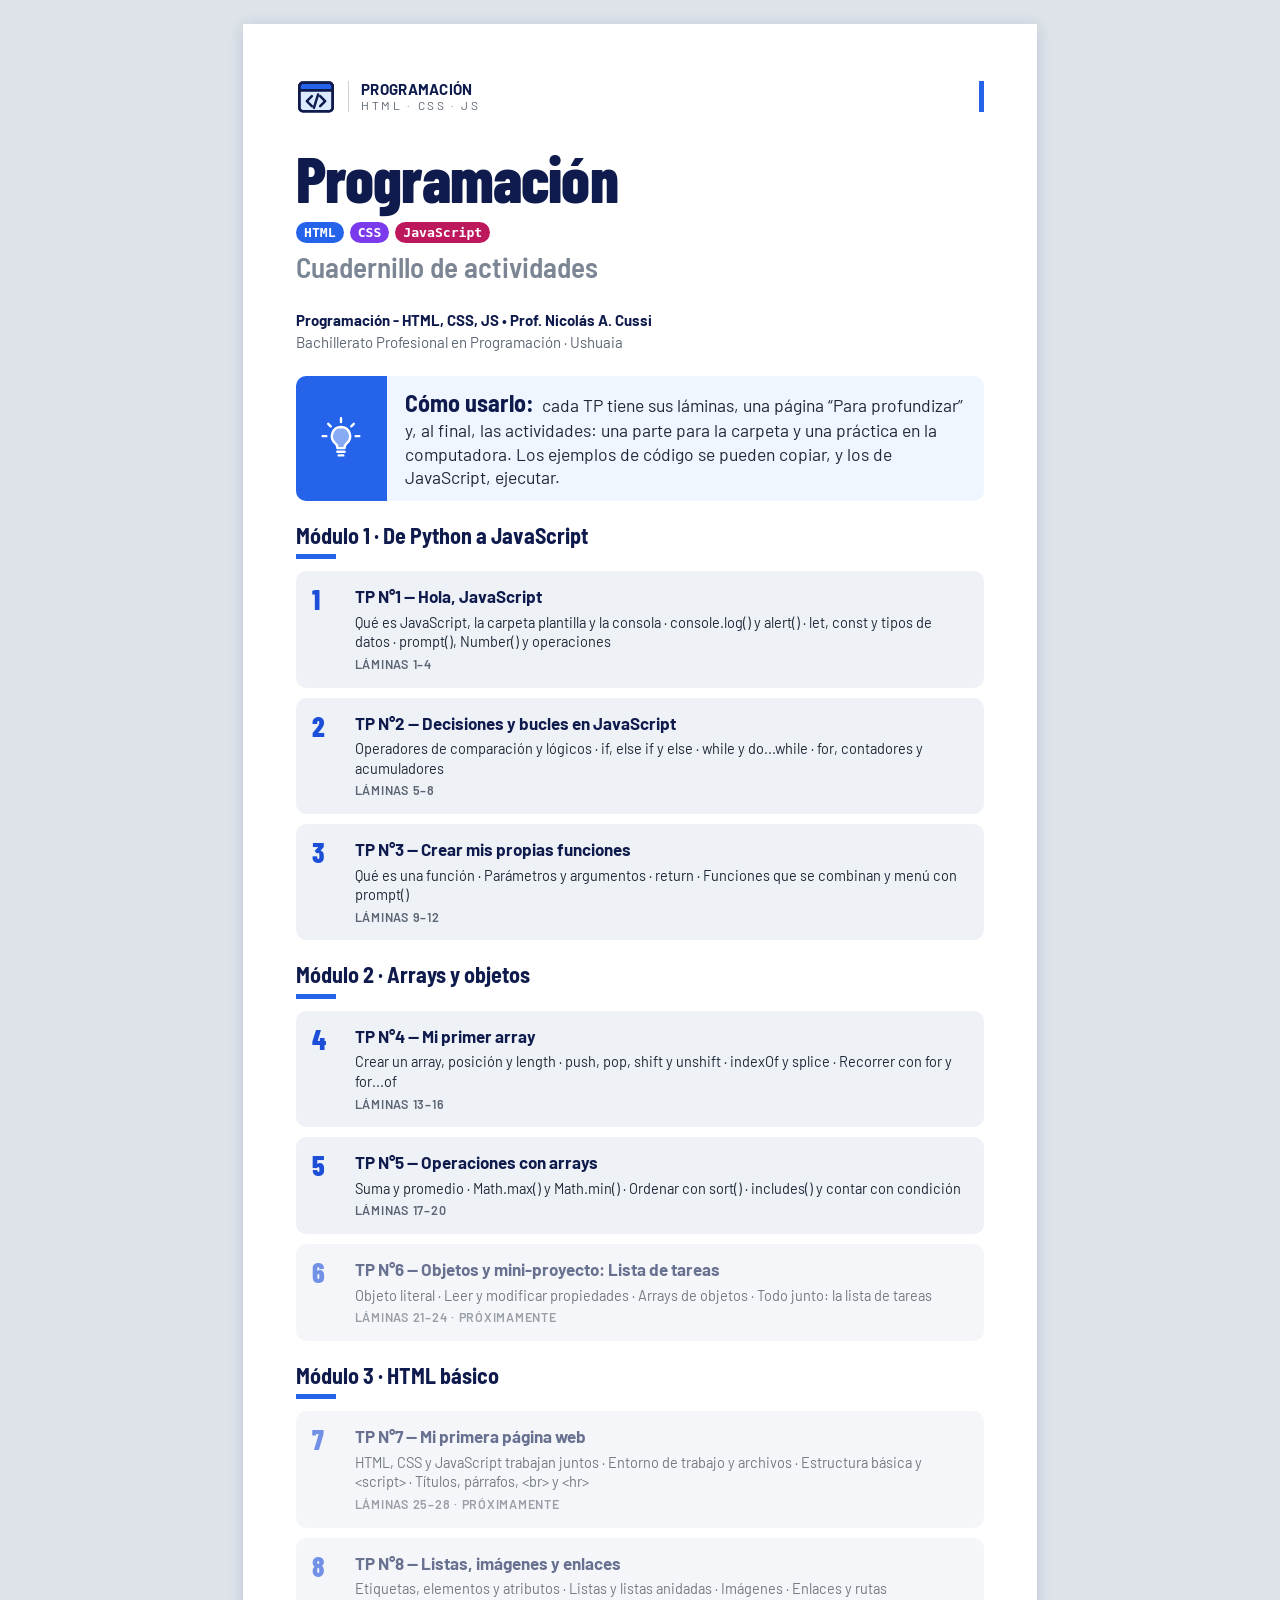
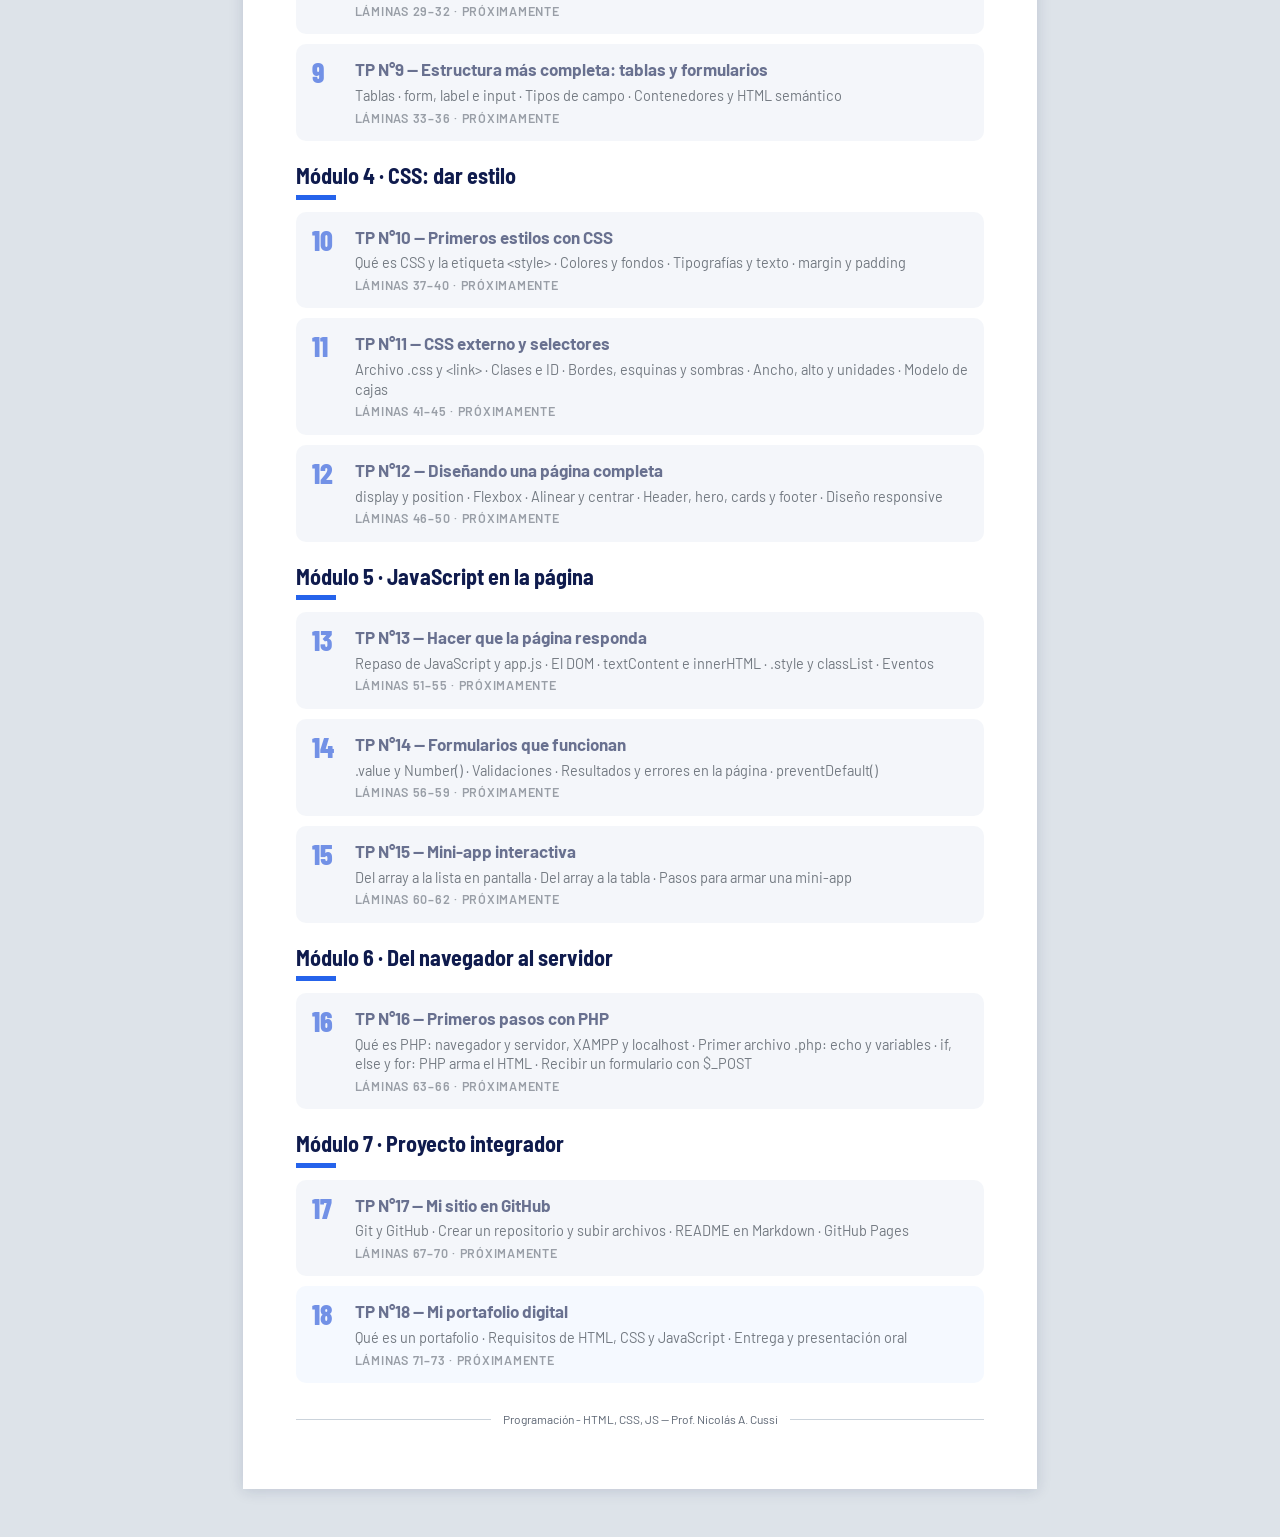
==== index.html @ 12cba5fe "TP5: Operaciones con arrays (láminas 17 a 20)" ====
<!DOCTYPE html>
<html lang="es-AR">
<head>
  <meta charset="utf-8">
  <meta name="viewport" content="width=device-width, initial-scale=1">
  <title>Programación - HTML, CSS, JS — Cuadernillo de actividades  ·  Prof. Nicolás A. Cussi</title>
  <meta name="description" content="Cuadernillo de actividades de Programación (HTML, CSS y JavaScript), organizado en 18 TPs. Bachillerato Profesional en Programación, Ushuaia.">
  <meta name="theme-color" content="#2563EB">
  <link rel="preload" href="assets/fonts/barlow-condensed-latin-800-normal.woff2" as="font" type="font/woff2" crossorigin>
  <link rel="stylesheet" href="assets/css/estilos.css">
</head>
<body>

<svg width="0" height="0" style="position:absolute" aria-hidden="true" focusable="false">
  <defs>
    <symbol id="i-web" viewBox="0 0 48 48">
      <rect x="4" y="7" width="40" height="34" rx="4" style="fill:var(--ac2, var(--acento-claro))"/>
      <path d="M8 7h32a4 4 0 0 1 4 4v5H4v-5a4 4 0 0 1 4-4z" style="fill:var(--ac)"/>
      <rect x="4" y="7" width="40" height="34" rx="4"/>
      <path d="M4 16h40M19 23l-6 6 6 6M29 23l6 6-6 6M26.5 21l-5 16"/>
    </symbol>
  </defs>
</svg>

<a class="saltar" href="#indice">Saltar al índice</a>

<main class="portada">
  <div class="cab" aria-hidden="true">
    <svg class="cab__logo"><use href="#i-web"/></svg>
    <div class="cab__marca"><b>PROGRAMACIÓN</b><span>HTML · CSS · JS</span></div>
    <span class="cab__raya"></span>
  </div>

  <header class="portada__hero">
    <h1>Programación</h1>
    <p class="portada__tecs"><span class="etq etq--html">HTML</span><span class="etq etq--css">CSS</span><span class="etq etq--js">JavaScript</span></p>
    <p class="tit__sub">Cuadernillo de actividades</p>
  </header>

  <p class="portada__datos">
    <strong>Programación - HTML, CSS, JS • Prof. Nicolás A. Cussi</strong><br>
    Bachillerato Profesional en Programación · Ushuaia
  </p>

  <aside class="idea" aria-label="Cómo usar el cuadernillo">
    <span class="idea__ico" aria-hidden="true">
      <svg class="ico" viewBox="0 0 48 48" focusable="false">
        <path d="M24 2.5v4M10 8.5l2.8 2.8M38 8.5l-2.8 2.8M4 22h4M40 22h4"/>
        <path d="M24 12a10 10 0 0 0-6.2 17.8c1.4 1.2 2.2 2.6 2.2 4.2v1h8v-1c0-1.6.8-3 2.2-4.2A10 10 0 0 0 24 12z" style="fill:var(--ac)"/>
        <path d="M20 39h8M21.5 43h5"/>
      </svg>
    </span>
    <p><strong>Cómo usarlo:</strong> cada TP tiene sus láminas, una página “Para profundizar” y, al final, las actividades: una parte para la carpeta y una práctica en la computadora. Los ejemplos de código se pueden copiar, y los de JavaScript, ejecutar.</p>
  </aside>

  <section class="bloque" id="indice" aria-labelledby="b1">
    <h2 class="subtitulo" id="b1">Módulo 1 · De Python a JavaScript</h2>
    <ul class="lista-tp">
      <li>
        <a class="tp" href="unidades/tp01.html">
          <span class="tp__num" aria-hidden="true">1</span>
          <span class="tp__titulo">TP N°1 — Hola, JavaScript</span>
          <span class="tp__temas">Qué es JavaScript, la carpeta plantilla y la consola · console.log() y alert() · let, const y tipos de datos · prompt(), Number() y operaciones</span>
          <span class="tp__meta">Láminas 1–4 <span class="tp__visto" data-visto="1" hidden>· ✓ Visto</span></span>
        </a>
      </li>
      <li>
        <a class="tp" href="unidades/tp02.html">
          <span class="tp__num" aria-hidden="true">2</span>
          <span class="tp__titulo">TP N°2 — Decisiones y bucles en JavaScript</span>
          <span class="tp__temas">Operadores de comparación y lógicos · if, else if y else · while y do...while · for, contadores y acumuladores</span>
          <span class="tp__meta">Láminas 5–8 <span class="tp__visto" data-visto="2" hidden>· ✓ Visto</span></span>
        </a>
      </li>
      <li>
        <a class="tp" href="unidades/tp03.html">
          <span class="tp__num" aria-hidden="true">3</span>
          <span class="tp__titulo">TP N°3 — Crear mis propias funciones</span>
          <span class="tp__temas">Qué es una función · Parámetros y argumentos · return · Funciones que se combinan y menú con prompt()</span>
          <span class="tp__meta">Láminas 9–12 <span class="tp__visto" data-visto="3" hidden>· ✓ Visto</span></span>
        </a>
      </li>
    </ul>
  </section>

  <section class="bloque" aria-labelledby="b2">
    <h2 class="subtitulo" id="b2">Módulo 2 · Arrays y objetos</h2>
    <ul class="lista-tp">
      <li>
        <a class="tp" href="unidades/tp04.html">
          <span class="tp__num" aria-hidden="true">4</span>
          <span class="tp__titulo">TP N°4 — Mi primer array</span>
          <span class="tp__temas">Crear un array, posición y length · push, pop, shift y unshift · indexOf y splice · Recorrer con for y for...of</span>
          <span class="tp__meta">Láminas 13–16 <span class="tp__visto" data-visto="4" hidden>· ✓ Visto</span></span>
        </a>
      </li>
      <li>
        <a class="tp" href="unidades/tp05.html">
          <span class="tp__num" aria-hidden="true">5</span>
          <span class="tp__titulo">TP N°5 — Operaciones con arrays</span>
          <span class="tp__temas">Suma y promedio · Math.max() y Math.min() · Ordenar con sort() · includes() y contar con condición</span>
          <span class="tp__meta">Láminas 17–20 <span class="tp__visto" data-visto="5" hidden>· ✓ Visto</span></span>
        </a>
      </li>
      <li>
        <div class="tp tp--pronto">
          <span class="tp__num" aria-hidden="true">6</span>
          <span class="tp__titulo">TP N°6 — Objetos y mini-proyecto: Lista de tareas</span>
          <span class="tp__temas">Objeto literal · Leer y modificar propiedades · Arrays de objetos · Todo junto: la lista de tareas</span>
          <span class="tp__meta">Láminas 21–24 · Próximamente</span>
        </div>
      </li>
    </ul>
  </section>

  <section class="bloque" aria-labelledby="b3">
    <h2 class="subtitulo" id="b3">Módulo 3 · HTML básico</h2>
    <ul class="lista-tp">
      <li>
        <div class="tp tp--pronto">
          <span class="tp__num" aria-hidden="true">7</span>
          <span class="tp__titulo">TP N°7 — Mi primera página web</span>
          <span class="tp__temas">HTML, CSS y JavaScript trabajan juntos · Entorno de trabajo y archivos · Estructura básica y &lt;script&gt; · Títulos, párrafos, &lt;br&gt; y &lt;hr&gt;</span>
          <span class="tp__meta">Láminas 25–28 · Próximamente</span>
        </div>
      </li>
      <li>
        <div class="tp tp--pronto">
          <span class="tp__num" aria-hidden="true">8</span>
          <span class="tp__titulo">TP N°8 — Listas, imágenes y enlaces</span>
          <span class="tp__temas">Etiquetas, elementos y atributos · Listas y listas anidadas · Imágenes · Enlaces y rutas</span>
          <span class="tp__meta">Láminas 29–32 · Próximamente</span>
        </div>
      </li>
      <li>
        <div class="tp tp--pronto">
          <span class="tp__num" aria-hidden="true">9</span>
          <span class="tp__titulo">TP N°9 — Estructura más completa: tablas y formularios</span>
          <span class="tp__temas">Tablas · form, label e input · Tipos de campo · Contenedores y HTML semántico</span>
          <span class="tp__meta">Láminas 33–36 · Próximamente</span>
        </div>
      </li>
    </ul>
  </section>

  <section class="bloque" aria-labelledby="b4">
    <h2 class="subtitulo" id="b4">Módulo 4 · CSS: dar estilo</h2>
    <ul class="lista-tp">
      <li>
        <div class="tp tp--pronto">
          <span class="tp__num" aria-hidden="true">10</span>
          <span class="tp__titulo">TP N°10 — Primeros estilos con CSS</span>
          <span class="tp__temas">Qué es CSS y la etiqueta &lt;style&gt; · Colores y fondos · Tipografías y texto · margin y padding</span>
          <span class="tp__meta">Láminas 37–40 · Próximamente</span>
        </div>
      </li>
      <li>
        <div class="tp tp--pronto">
          <span class="tp__num" aria-hidden="true">11</span>
          <span class="tp__titulo">TP N°11 — CSS externo y selectores</span>
          <span class="tp__temas">Archivo .css y &lt;link&gt; · Clases e ID · Bordes, esquinas y sombras · Ancho, alto y unidades · Modelo de cajas</span>
          <span class="tp__meta">Láminas 41–45 · Próximamente</span>
        </div>
      </li>
      <li>
        <div class="tp tp--pronto">
          <span class="tp__num" aria-hidden="true">12</span>
          <span class="tp__titulo">TP N°12 — Diseñando una página completa</span>
          <span class="tp__temas">display y position · Flexbox · Alinear y centrar · Header, hero, cards y footer · Diseño responsive</span>
          <span class="tp__meta">Láminas 46–50 · Próximamente</span>
        </div>
      </li>
    </ul>
  </section>

  <section class="bloque" aria-labelledby="b5">
    <h2 class="subtitulo" id="b5">Módulo 5 · JavaScript en la página</h2>
    <ul class="lista-tp">
      <li>
        <div class="tp tp--pronto">
          <span class="tp__num" aria-hidden="true">13</span>
          <span class="tp__titulo">TP N°13 — Hacer que la página responda</span>
          <span class="tp__temas">Repaso de JavaScript y app.js · El DOM · textContent e innerHTML · .style y classList · Eventos</span>
          <span class="tp__meta">Láminas 51–55 · Próximamente</span>
        </div>
      </li>
      <li>
        <div class="tp tp--pronto">
          <span class="tp__num" aria-hidden="true">14</span>
          <span class="tp__titulo">TP N°14 — Formularios que funcionan</span>
          <span class="tp__temas">.value y Number() · Validaciones · Resultados y errores en la página · preventDefault()</span>
          <span class="tp__meta">Láminas 56–59 · Próximamente</span>
        </div>
      </li>
      <li>
        <div class="tp tp--pronto">
          <span class="tp__num" aria-hidden="true">15</span>
          <span class="tp__titulo">TP N°15 — Mini-app interactiva</span>
          <span class="tp__temas">Del array a la lista en pantalla · Del array a la tabla · Pasos para armar una mini-app</span>
          <span class="tp__meta">Láminas 60–62 · Próximamente</span>
        </div>
      </li>
    </ul>
  </section>

  <section class="bloque" aria-labelledby="b6">
    <h2 class="subtitulo" id="b6">Módulo 6 · Del navegador al servidor</h2>
    <ul class="lista-tp">
      <li>
        <div class="tp tp--pronto">
          <span class="tp__num" aria-hidden="true">16</span>
          <span class="tp__titulo">TP N°16 — Primeros pasos con PHP</span>
          <span class="tp__temas">Qué es PHP: navegador y servidor, XAMPP y localhost · Primer archivo .php: echo y variables · if, else y for: PHP arma el HTML · Recibir un formulario con $_POST</span>
          <span class="tp__meta">Láminas 63–66 · Próximamente</span>
        </div>
      </li>
    </ul>
  </section>

  <section class="bloque" aria-labelledby="b7">
    <h2 class="subtitulo" id="b7">Módulo 7 · Proyecto integrador</h2>
    <ul class="lista-tp">
      <li>
        <div class="tp tp--pronto">
          <span class="tp__num" aria-hidden="true">17</span>
          <span class="tp__titulo">TP N°17 — Mi sitio en GitHub</span>
          <span class="tp__temas">Git y GitHub · Crear un repositorio y subir archivos · README en Markdown · GitHub Pages</span>
          <span class="tp__meta">Láminas 67–70 · Próximamente</span>
        </div>
      </li>
      <li>
        <div class="tp tp--pronto tp--integrador">
          <span class="tp__num" aria-hidden="true">18</span>
          <span class="tp__titulo">TP N°18 — Mi portafolio digital</span>
          <span class="tp__temas">Qué es un portafolio · Requisitos de HTML, CSS y JavaScript · Entrega y presentación oral</span>
          <span class="tp__meta">Láminas 71–73 · Próximamente</span>
        </div>
      </li>
    </ul>
  </section>

  <footer class="pie">
    <span class="pie__linea"></span>
    <span>Programación - HTML, CSS, JS — Prof. Nicolás A. Cussi</span>
    <span class="pie__linea"></span>
  </footer>
</main>

<script src="assets/js/actividades.js"></script>
</body>
</html>
---- assets/css/estilos.css ----
/* ==========================================================
   Programación - HTML, CSS, JS — Cuadernillo web
   Prof. Nicolás A. Cussi
   Mobile first · Modo hoja A4 en escritorio e impresión
   ========================================================== */

/* ---------- Tipografías locales (SIL OFL, ver assets/fonts/OFL.txt) ---------- */
@font-face { font-family: "Barlow"; src: url("../fonts/barlow-latin-400-normal.woff2") format("woff2"); font-weight: 400; font-style: normal; font-display: swap; }
@font-face { font-family: "Barlow"; src: url("../fonts/barlow-latin-500-normal.woff2") format("woff2"); font-weight: 500; font-style: normal; font-display: swap; }
@font-face { font-family: "Barlow"; src: url("../fonts/barlow-latin-600-normal.woff2") format("woff2"); font-weight: 600; font-style: normal; font-display: swap; }
@font-face { font-family: "Barlow"; src: url("../fonts/barlow-latin-700-normal.woff2") format("woff2"); font-weight: 700; font-style: normal; font-display: swap; }
@font-face { font-family: "Barlow Semi Condensed"; src: url("../fonts/barlow-semi-condensed-latin-600-normal.woff2") format("woff2"); font-weight: 600; font-style: normal; font-display: swap; }
@font-face { font-family: "Barlow Semi Condensed"; src: url("../fonts/barlow-semi-condensed-latin-700-normal.woff2") format("woff2"); font-weight: 700; font-style: normal; font-display: swap; }
@font-face { font-family: "Barlow Condensed"; src: url("../fonts/barlow-condensed-latin-700-normal.woff2") format("woff2"); font-weight: 700; font-style: normal; font-display: swap; }
@font-face { font-family: "Barlow Condensed"; src: url("../fonts/barlow-condensed-latin-800-normal.woff2") format("woff2"); font-weight: 800; font-style: normal; font-display: swap; }

/* ---------- Paleta ---------- */
:root {
  /* Identidad */
  --acento: #2563EB;         /* íconos, barras, flechas, recuadros */
  --acento-numero: #1D4ED8;  /* número de cada título y texto azul chico (6,7:1 sobre blanco) */
  --acento-claro: #DBEAFE;   /* encabezados de tarjetas */
  --acento-suave: #EFF6FF;   /* fondo de "Idea clave" */
  --panel: #EEF2F7;          /* recuadros grises */
  --panel-linea: #CBD9F2;    /* divisor dentro de recuadros */
  --blanco: #FFFFFF;
  --tinta: #0F1B4D;          /* títulos e íconos (azul marino) */
  --texto: #1F2937;          /* texto corrido */
  --gris-sub: #7B8594;       /* subtítulos grandes (solo texto grande: 3,7:1) */
  --gris: #5B6472;           /* textos chicos en mayúsculas */
  --linea: #CBD3DB;
  --fondo-pantalla: #DDE3E9;
  --foco: #1E3A8A;           /* contorno de foco sobre fondos claros */
  --foco-claro: #FFFFFF;     /* contorno de foco sobre bloques oscuros (código, consola) */

  /* Etiquetas de tecnología */
  --html: #2563EB;  --html-claro: #DBEAFE;
  --css:  #7C3AED;  --css-claro:  #EDE9FE;  --css-texto: #6D28D9;
  --js:   #BE185D;  --js-claro:   #FCE7F3;  /* el magenta del PDF (#EC4899) da 3,5:1: no usarlo en texto */

  /* Avisos */
  --ok: #15803D;     --ok-claro: #DCFCE7;     /* resultado correcto, checklist */
  --aviso: #92400E;  --aviso-claro: #FEF3C7;  /* "Error controlado" */

  /* Código y consola */
  --cod-fondo: #1E293B;  --cod-base: #E2E8F0;
  --cod-etq: #7DD3FC;    /* etiquetas HTML, palabras clave de JS, selectores */
  --cod-atr: #FDBA74;    /* atributos HTML, propiedades CSS */
  --cod-str: #FCD34D;    /* cadenas y valores */
  --cod-com: #86EFAC;    /* comentarios */
  --cod-num: #F9A8D4;    /* números */
  --cod-fun: #C4B5FD;    /* nombres de funciones y métodos */
  --consola-fondo: #0F172A;  --consola-texto: #E2E8F0;  --consola-guia: #94A3B8;  --consola-error: #FCA5A5;

  --radio: 10px;
  --fuente: "Barlow", system-ui, -apple-system, "Segoe UI", Roboto, sans-serif;
  --fuente-titulo: "Barlow Semi Condensed", "Barlow", system-ui, sans-serif;
  --fuente-titular: "Barlow Condensed", "Barlow Semi Condensed", system-ui, sans-serif;
  --fuente-codigo: Consolas, "Cascadia Mono", Menlo, "DejaVu Sans Mono", "Courier New", monospace;
}

/* ---------- Base ---------- */
*, *::before, *::after { box-sizing: border-box; }
html { -webkit-text-size-adjust: 100%; scroll-padding-top: 96px; }
body {
  margin: 0;
  font-family: var(--fuente);
  font-size: 16px;
  line-height: 1.4;
  color: var(--texto);
  background: var(--fondo-pantalla);
}
h1, h2, h3, h4, p, ol, ul { margin: 0; }
ol, ul { padding: 0; list-style: none; }
svg { display: block; }
strong { font-weight: 700; color: var(--tinta); }
a { color: inherit; }
:focus-visible { outline: 3px solid var(--foco); outline-offset: 3px; border-radius: 4px; }

.sr-only {
  position: absolute; width: 1px; height: 1px; padding: 0; margin: -1px;
  overflow: hidden; clip: rect(0 0 0 0); white-space: nowrap; border: 0;
}
.saltar {
  position: absolute; left: 8px; top: -60px; z-index: 50;
  background: var(--tinta); color: var(--blanco); padding: 10px 14px; border-radius: 6px;
  text-decoration: none; font-weight: 600;
}
.saltar:focus { top: 8px; }

/* ---------- Íconos (sprite SVG) ---------- */
.ico {
  width: 48px; height: 48px; flex: none;
  color: var(--tinta);
  --ac: var(--acento);
  fill: none; stroke: currentColor; stroke-width: 2.6;
  stroke-linecap: round; stroke-linejoin: round;
}
.ico--s  { width: 36px; height: 36px; }
.ico--l  { width: 56px; height: 56px; }
.ico--xl { width: 68px; height: 68px; }

/* ==========================================================
   Barra de navegación (solo pantalla)
   ========================================================== */
.barra {
  position: sticky; top: 0; z-index: 20;
  background: var(--blanco);
  border-bottom: 1px solid var(--linea);
  box-shadow: 0 2px 8px rgba(15, 27, 77, .06);
}
.barra__fila {
  display: flex; align-items: center; gap: 10px;
  max-width: 210mm; margin: 0 auto; padding: 8px 16px;
}
.barra__volver, .boton { flex: none; }
.barra__titulo {
  flex: 1; min-width: 0; text-align: center;
  font-family: var(--fuente-titulo); font-weight: 700; font-size: 16px; line-height: 1.15; color: var(--tinta);
}
.boton__largo { display: none; }
@media (min-width: 560px) {
  .barra__titulo { font-size: 18px; }
  .boton__largo { display: inline; }
}
.boton {
  display: inline-flex; align-items: center; gap: 6px;
  background: var(--tinta); color: var(--blanco);
  text-decoration: none; font-weight: 600; font-size: 14px;
  padding: 8px 12px; border-radius: 8px;
}
button.boton { border: 0; font-family: inherit; cursor: pointer; }
.boton:hover { background: var(--foco); }
.boton svg { width: 18px; height: 18px; stroke: currentColor; fill: none; stroke-width: 2.2; stroke-linecap: round; stroke-linejoin: round; }
.boton--acento { background: var(--acento); }
.boton--acento:hover { background: var(--acento-numero); }

.partes {
  position: relative;
  display: flex; gap: 6px; overflow-x: auto;
  max-width: 210mm; margin: 0 auto; padding: 0 16px 8px;
  scrollbar-width: none;
}
.partes::-webkit-scrollbar { display: none; }
.partes a {
  flex: none; text-decoration: none; font-size: 14px; font-weight: 600;
  padding: 6px 12px; border-radius: 999px;
  background: var(--panel); color: var(--tinta);
}
.partes a[aria-current="true"] { background: var(--acento-claro); box-shadow: inset 0 -3px 0 var(--acento); }

/* ==========================================================
   Lámina (una página del cuadernillo)
   ========================================================== */
.laminas { padding: 12px 0 32px; }
.lamina > * { flex-shrink: 0; }

.lamina {
  position: relative; overflow: hidden;
  display: flex; flex-direction: column; gap: 18px;
  max-width: 210mm; margin: 0 auto 12px;
  padding: 20px 16px 14px;
  background: var(--blanco);
}

/* --- Cabecera --- */
.cab { display: flex; align-items: center; gap: 12px; }
.cab__logo {
  width: 34px; height: 34px; flex: none;
  color: var(--tinta); --ac: var(--acento); --ac2: var(--acento-claro);
  fill: none; stroke: currentColor; stroke-width: 3; stroke-linecap: round; stroke-linejoin: round;
}
.cab__marca {
  display: flex; flex-direction: column;
  padding-left: 12px; border-left: 1.5px solid var(--linea);
  line-height: 1.15;
}
/* El nombre de la materia y "TRABAJO PRÁCTICO N°X" llevan siempre el mismo tamaño */
.cab__marca b, .cab__lema {
  font-size: 14px; font-weight: 700; letter-spacing: .02em; color: var(--tinta);
  text-transform: uppercase; white-space: nowrap;
}
.cab__marca span { font-size: 11px; letter-spacing: .22em; color: var(--gris); white-space: nowrap; }
.cab__lema { margin-left: auto; text-align: right; line-height: 1.15; }
/* barra vertical del alto del bloque de texto (2 renglones de .cab__marca) */
.cab__raya { width: 5px; height: 29px; background: var(--acento); flex: none; }
.cab__marca + .cab__raya { margin-left: auto; }
.cab__lema-corto { display: none; }
/* En pantallas angostas "TRABAJO PRÁCTICO N°X" pasa a "TP N°X" */
@media (max-width: 559px) {
  .cab__lema-largo { display: none; }
  .cab__lema-corto { display: inline; }
}
@media (max-width: 479px) {
  .cab { gap: 8px; }
  .cab__logo { width: 28px; height: 28px; }
  .cab__marca { padding-left: 9px; }
  .cab__marca b, .cab__lema { font-size: 12px; letter-spacing: 0; }
  .cab__raya { height: 28px; }
}
@media (max-width: 379px) {
  .cab__marca b, .cab__lema { font-size: 11px; }
  .cab__marca span { font-size: 10px; letter-spacing: .14em; }
  .cab__raya { height: 26px; }
}

/* --- Título --- */
.tit__h {
  font-family: var(--fuente-titular); font-weight: 700;
  font-size: clamp(34px, 9.6vw, 56px); line-height: 1; letter-spacing: -.008em;
  color: var(--tinta);
}
.tit__num { color: var(--acento-numero); font-weight: 800; margin-right: .12em; }
.tit__sub {
  margin-top: 4px;
  font-family: var(--fuente-titulo); font-weight: 600;
  font-size: clamp(20px, 5.6vw, 33px); line-height: 1.1; color: var(--gris-sub);
}
.tit__ico { display: inline-block; vertical-align: -.08em; width: .78em; height: .78em; margin-right: .1em; stroke-width: 3; }

/* --- Bloques comunes --- */
.texto { font-size: 17px; line-height: 1.45; }

.panel {
  background: var(--panel); border-radius: 12px;
  padding: 16px 14px;
}
.subtitulo {
  font-family: var(--fuente-titulo); font-weight: 700; font-size: 22px; color: var(--tinta);
  line-height: 1.15;
}
.subtitulo::after {
  content: ""; display: block; width: 40px; height: 5px; margin-top: 6px; background: var(--acento);
}
.panel__cab { display: flex; align-items: flex-start; justify-content: space-between; gap: 12px; margin-bottom: 14px; }
.panel__nota {
  font-size: 9.5px; font-weight: 600; letter-spacing: .16em; text-transform: uppercase;
  color: var(--gris); text-align: right; line-height: 1.5;
}
.panel__texto { font-size: 16.5px; line-height: 1.4; }
.panel .panel__cab { margin-bottom: 8px; }
.texto--sub { margin: 10px 0 12px; font-size: 16.5px; }

/* Recuadro de definición / introducción */
.intro {
  display: grid; grid-template-columns: auto 1fr; align-items: center; gap: 14px;
  background: var(--panel); border-radius: var(--radio); padding: 14px;
}
.intro p {
  padding-left: 14px; border-left: 2px solid var(--panel-linea);
  font-size: 17px; line-height: 1.4;
}

/* Secuencias con flechas (vertical en celular, horizontal en pantalla ancha) */
.secuencia { display: grid; gap: 26px; }
.secuencia > li { position: relative; }
.secuencia > li:not(:last-child)::after {
  content: ""; position: absolute; left: 50%; bottom: -21px;
  width: 18px; height: 16px; background: var(--acento);
  clip-path: polygon(0 32%, 52% 32%, 52% 0, 100% 50%, 52% 100%, 52% 68%, 0 68%);
  transform: translateX(-50%) rotate(90deg);
}

/* Pasos */
.paso {
  display: grid; grid-template-columns: 64px 1fr; grid-template-areas: "ico tit" "ico txt";
  align-items: center; column-gap: 14px; row-gap: 2px;
  background: var(--panel); border-radius: 8px; padding: 12px 14px;
}
.paso .ico { grid-area: ico; width: 56px; height: 56px; margin: 0 auto; }
.paso h3 { grid-area: tit; font-family: var(--fuente); font-weight: 700; font-size: 19px; color: var(--tinta); }
.paso p  { grid-area: txt; font-size: 16px; line-height: 1.3; }
.paso__n {
  display: inline-flex; align-items: center; justify-content: center;
  width: 24px; height: 24px; margin-right: 6px; border-radius: 50%; vertical-align: 1px;
  background: var(--acento); color: var(--blanco); font-size: 14px; font-weight: 700;
}

/* Pasos en grilla de 2 × 2, con el ícono a la izquierda */
.pasos2 { display: grid; gap: 8px; margin-top: 12px; }
.pasos2 .paso { align-items: start; }

/* Tarjetas blancas con encabezado celeste */
.tarjeta {
  background: var(--blanco); border-radius: 8px; padding: 6px 6px 12px;
  display: flex; flex-direction: column; align-items: center; text-align: center; gap: 8px;
}
.tarjeta__cab {
  align-self: stretch;
  background: var(--acento-claro); border-radius: 6px;
  font-family: var(--fuente); font-weight: 700; font-size: 18px; color: var(--tinta);
  padding: 6px 8px;
}
.tarjeta p { font-size: 16px; line-height: 1.3; padding: 0 6px; }
.tarjeta .grande { font-size: 30px; font-weight: 700; color: var(--tinta); line-height: 1.1; }

/* Ejemplos en la vida real */
.ejemplos .tarjeta { min-height: 100%; }

/* Mosaico */
.mosaico { display: grid; grid-template-columns: repeat(2, 1fr); gap: 10px; }
.mosaico li {
  background: var(--blanco); border-radius: 8px; padding: 12px 8px 14px;
  display: flex; flex-direction: column; align-items: center; gap: 10px;
  font-weight: 700; font-size: 17px; color: var(--tinta);
}

/* Grilla de ámbitos */
.ambitos { display: grid; grid-template-columns: repeat(2, 1fr); gap: 10px; }
.ambitos .tarjeta { border: 5px solid var(--panel); height: 100%; }
.ambitos--4 .tarjeta { border: 0; }

/* Lista horizontal con ícono */
.comun { display: grid; gap: 10px; }
.comun li {
  display: flex; align-items: center; gap: 12px;
  background: var(--blanco); border-radius: 8px; padding: 10px 14px;
  font-size: 17px; line-height: 1.2;
}

/* Recuadro "Ejemplo" */
.ejemplo {
  display: grid; grid-template-columns: auto 1fr; align-items: center; gap: 12px;
  background: var(--panel); border-radius: var(--radio); padding: 12px 14px;
}
.ejemplo .subtitulo { font-size: 20px; }
.ejemplo p { grid-column: 1 / -1; font-size: 16.5px; }

/* Dos opciones lado a lado */
.comparar { display: grid; gap: 10px; }
.comparar li {
  display: grid; grid-template-columns: 1fr auto; align-items: center; gap: 12px;
  background: var(--panel); border-radius: var(--radio); padding: 14px;
}
.comparar h3 { font-family: var(--fuente-titulo); font-weight: 700; font-size: 23px; color: var(--tinta); line-height: 1.1; margin-bottom: 4px; }
.comparar p { font-size: 16.5px; line-height: 1.35; }

/* Tabla comparativa */
.tabla-comp { width: calc(100% + 12px); margin: -6px; border-collapse: separate; border-spacing: 6px; table-layout: fixed; }
.tabla-comp th, .tabla-comp td {
  background: var(--panel); border-radius: 6px; padding: 9px 6px;
  font-size: 15px; line-height: 1.2; text-align: center; font-weight: 400;
}
.tabla-comp thead th { background: var(--acento-claro); font-weight: 700; color: var(--tinta); font-size: 16px; }
.tabla-comp thead th:first-child, .tabla-comp tbody th { width: 36%; }
.tabla-comp tbody th { text-align: left; font-weight: 700; color: var(--tinta); }
.tabla-comp tbody th span { display: flex; align-items: center; gap: 8px; }
.tabla-comp .ico { width: 24px; height: 24px; stroke-width: 3.2; }

/* ¿Cuándo conviene cada una? */
.cuando { display: grid; gap: 10px; margin-top: 12px; }
.cuando li {
  display: flex; align-items: center; gap: 14px;
  background: var(--panel); border-radius: var(--radio); padding: 12px 14px;
  font-size: 16.5px; line-height: 1.35;
}
.sin-raya::after { display: none; }

/* Tabla de ejemplo con señalamientos */
.senalada { display: grid; gap: 12px; }
.tabla-ej {
  width: 100%; border-collapse: collapse; table-layout: fixed;
  background: var(--blanco); font-size: 16px; line-height: 1.2; text-align: center;
}
.tabla-ej caption {
  background: var(--acento); color: var(--blanco); border-radius: 8px 8px 0 0;
  font-weight: 700; font-size: 19px; letter-spacing: .05em; padding: 5px;
}
.tabla-ej th { background: var(--acento-claro); color: var(--tinta); font-weight: 700; padding: 7px 4px; }
.tabla-ej td { padding: 6px 4px; border-top: 1px solid var(--linea); }
.tabla-ej th + th, .tabla-ej td + td { border-left: 1px solid var(--linea); }
.tabla-ej .marca-col { border: 3px solid var(--acento); background: var(--acento-suave); }
.tabla-ej .marca-fila { border: 3px solid var(--acento); }
.tabla-ej .marca-fila td { background: var(--acento-claro); }
.senal { display: grid; grid-template-columns: auto 1fr; align-items: center; gap: 4px 10px; }
.senal b {
  position: relative; justify-self: start;
  background: var(--acento); color: var(--blanco); border-radius: 6px;
  font-weight: 700; font-size: 16px; padding: 4px 12px;
}
.senal p { font-size: 15px; line-height: 1.3; }

/* Entidades con sus atributos */
.entidades { display: grid; gap: 10px; }
.entidades .tarjeta, .tipos .tarjeta { background: var(--panel); }
.entidades .tarjeta { gap: 6px; padding-bottom: 10px; }
.tarjeta .tarjeta__rotulo { font-size: 16px; }
.chips { align-self: stretch; display: grid; grid-template-columns: 1fr 1fr; gap: 6px; padding: 0 4px; }
.chips li { background: var(--acento-suave); border-radius: 6px; padding: 5px 4px; font-size: 16px; text-align: center; }

/* Dos definiciones con ejemplo */
.reconocer { display: grid; gap: 10px; }
.reconocer .tarjeta { gap: 10px; }
.reconocer__def { display: flex; align-items: center; gap: 12px; text-align: left; padding: 0 8px; }
.tarjeta .reconocer__ej { align-self: stretch; background: var(--panel); border-radius: 6px; padding: 6px 8px; }

/* Tipos de datos */
.tipos { display: grid; grid-template-columns: repeat(2, 1fr); gap: 10px; }
.tipo__valor {
  font-family: var(--fuente-codigo); font-weight: 700; font-size: 26px; line-height: 1.25;
  color: var(--tinta);
}
.tipo__valor--acento { color: var(--acento-numero); }

/* Teclas */
kbd {
  display: inline-block; min-width: 1.7em; padding: 0 .38em;
  background: var(--blanco); border: 1.5px solid var(--tinta); border-bottom-width: 3px; border-radius: 5px;
  font-family: var(--fuente); font-weight: 700; font-size: .86em; line-height: 1.45; color: var(--tinta);
  text-align: center; white-space: nowrap; vertical-align: .05em;
}

/* Esquemas SVG */
.esquema { margin: 0; }
.esquema svg { width: 100%; height: auto; }
.esquema .tt { font-family: var(--fuente); font-weight: 600; fill: var(--tinta); }
.esquema .tt--claro { fill: var(--blanco); }
.esquema .guia { stroke: var(--tinta); stroke-width: .5; }
.esquema .badge { fill: var(--tinta); }

/* Esquema con un recuadro que lo explica al lado */
.esquema-par { display: grid; gap: 10px; align-items: center; }
.esquema-nota { background: var(--acento-suave); border-radius: var(--radio); padding: 10px 14px; }
.esquema-nota h3 { font-family: var(--fuente-titulo); font-weight: 700; font-size: 18px; line-height: 1.15; color: var(--tinta); margin-bottom: 6px; }
.esquema-nota li { font-size: 15.5px; line-height: 1.35; }
.esquema-nota :not(pre) > code { background: var(--blanco); }

/* Lista numerada con círculos */
.puntos { display: grid; gap: 6px; }
.puntos li {
  display: grid; grid-template-columns: 26px 1fr; gap: 10px; align-items: center;
  background: var(--blanco); border-radius: 8px; padding: 7px 10px; font-size: 16px; line-height: 1.3;
}
.puntos__n {
  display: flex; align-items: center; justify-content: center; width: 26px; height: 26px; border-radius: 50%;
  background: var(--tinta); color: var(--blanco); font-weight: 700; font-size: 14px;
}

/* Entrega */
.entrega {
  display: grid; grid-template-columns: auto 1fr; gap: 14px; align-items: start;
  border: 3px solid var(--acento); border-radius: 12px; padding: 14px 16px; background: var(--blanco);
}
.entrega h3 { font-family: var(--fuente-titular); font-weight: 700; font-size: 26px; line-height: 1; color: var(--tinta); margin-bottom: 6px; }
.entrega p, .entrega li { font-size: 16px; line-height: 1.4; }
.entrega__cols { display: grid; gap: 10px; }
.entrega__sub { font-weight: 700; color: var(--tinta); margin-bottom: 3px; }
.entrega__sub--sep { margin-top: 6px; }

/* Tabla con datos dentro de una actividad */
.act-tabla caption { text-align: left; font-weight: 700; letter-spacing: .05em; color: var(--tinta); padding-bottom: 4px; }
.act-tabla--datos td { height: auto; }
.act > .act-tabla { width: 100%; margin: 8px 0 0; font-size: 14px; }

/* Página "Para profundizar" */
.pf-grid { display: grid; gap: 12px; }
.pf {
  display: grid; gap: 8px;
  background: var(--panel); border-radius: 12px; border-left: 6px solid var(--acento);
  padding: 14px 14px 14px 16px;
}
.pf__etiqueta { font-size: 10px; font-weight: 700; letter-spacing: .16em; text-transform: uppercase; color: var(--gris); }
.pf__titulo { font-family: var(--fuente-titulo); font-weight: 700; font-size: 21px; line-height: 1.15; color: var(--tinta); }
.pf p, .pf li { font-size: 16px; line-height: 1.4; }
.pf__cols { display: grid; gap: 10px; align-items: start; }
.pf__texto { display: grid; gap: 8px; }
.pf__caja { background: var(--blanco); border-radius: 8px; padding: 10px 12px; display: grid; gap: 6px; }
.pf__caja h4 {
  font-size: 11px; font-weight: 700; letter-spacing: .14em; text-transform: uppercase; color: var(--gris);
  padding-bottom: 5px; border-bottom: 3px solid var(--acento); justify-self: start;
}
.pf__lista { display: grid; gap: 5px; }
.pf__lista li { position: relative; padding-left: 16px; }
.pf__lista li::before { content: ""; position: absolute; left: 0; top: .5em; width: 7px; height: 7px; background: var(--acento); border-radius: 2px; }
ol.pf__lista { counter-reset: pf; }
ol.pf__lista li { padding-left: 22px; }
ol.pf__lista li::before {
  counter-increment: pf; content: counter(pf); top: .15em; width: 16px; height: 16px; border-radius: 50%;
  background: var(--acento); color: var(--blanco); font-size: 11px; font-weight: 700; line-height: 16px; text-align: center;
}

/* Idea clave */
.idea {
  display: grid; grid-template-columns: 64px 1fr; align-items: stretch;
  background: var(--acento-suave); border-radius: var(--radio); overflow: hidden;
}
.idea__ico { display: flex; align-items: center; justify-content: center; background: var(--acento); }
.idea__ico .ico { color: var(--blanco); --ac: rgba(255, 255, 255, .45); width: 40px; height: 40px; }
.idea p { padding: 12px 14px; font-size: 16.5px; line-height: 1.35; align-self: center; }
.idea strong { font-family: var(--fuente-titulo); font-size: 21px; margin-right: 4px; }

/* Pie */
.pie {
  margin-top: auto; padding-top: 6px;
  display: flex; align-items: center; gap: 12px;
  font-size: 11.5px; color: var(--gris);
}
.pie__linea { flex: 1; height: 1px; background: var(--linea); }
.pie__num { font-weight: 700; font-size: 15px; color: var(--tinta); min-width: 1.2em; text-align: right; white-space: nowrap; }

/* ==========================================================
   Actividades
   ========================================================== */
.act-banda {
  display: flex; align-items: center; gap: 14px;
  background: var(--acento); color: var(--blanco);
  border-radius: var(--radio); padding: 12px 16px;
}
.act-banda .ico { color: var(--blanco); --ac: rgba(255, 255, 255, .4); width: 40px; height: 40px; }
.act-banda h2 { font-family: var(--fuente-titular); font-weight: 700; font-size: 26px; line-height: 1; letter-spacing: -.005em; }
.act-banda p { font-size: 15px; font-weight: 500; line-height: 1.25; margin-top: 3px; }
.act-banda__parte {
  margin-left: auto; flex: none; text-align: right;
  font-size: 10px; font-weight: 700; letter-spacing: .16em; text-transform: uppercase; line-height: 1.5;
  padding-left: 12px; border-left: 1.5px solid rgba(255, 255, 255, .5);
}
.consigna {
  background: var(--acento-suave); border-radius: var(--radio);
  padding: 12px 16px; font-size: 16.5px; line-height: 1.4;
}
.consigna strong { font-family: var(--fuente-titulo); font-size: 19px; margin-right: 2px; }

.acts { display: grid; gap: 12px; }

.act { background: var(--panel); border-radius: 12px; padding: 12px 12px 12px; min-width: 0; }
.act__titulo {
  display: flex; align-items: center; gap: 10px;
  font-family: var(--fuente-titulo); font-weight: 700; font-size: 21px; line-height: 1.15; color: var(--tinta);
}
.act__num {
  flex: none; display: inline-flex; align-items: center; justify-content: center;
  min-width: 34px; height: 30px; padding: 0 6px; border-radius: 7px;
  background: var(--acento); color: var(--blanco);
  font-family: var(--fuente-titular); font-weight: 800; font-size: 21px;
}
.act__caso { margin-top: 9px; font-size: 16px; line-height: 1.4; padding-left: 12px; border-left: 3px solid var(--acento); }
.act__items { margin-top: 9px; display: grid; gap: 6px; }
.act__items > li {
  display: grid; grid-template-columns: 30px minmax(0, 1fr); gap: 10px; align-items: start;
  background: var(--blanco); border-radius: 8px; padding: 8px 12px 8px 8px;
  font-size: 16px; line-height: 1.38;
}
.act__letra {
  background: var(--acento-claro); border-radius: 6px; text-align: center;
  font-weight: 700; color: var(--tinta); font-size: 15px; line-height: 1.5;
}
.act__frases { margin-top: 5px; display: grid; gap: 3px; }
.act__frases li { position: relative; padding-left: 16px; }
.act__frases li::before { content: ""; position: absolute; left: 0; top: .5em; width: 7px; height: 7px; background: var(--acento); border-radius: 2px; }
.act-tabla {
  width: calc(100% + 40px); margin: 7px 0 0 -40px;   /* en el celular ocupa todo el ancho del ítem */
  border-collapse: collapse; table-layout: auto; font-size: 12.5px;
}
.act-tabla th, .act-tabla td { border: 1.5px solid var(--linea); padding: 5px 4px; text-align: left; height: 30px; }
.act-tabla thead th { background: var(--acento-claro); font-weight: 700; color: var(--tinta); text-align: center; }
.act-tabla tbody th { font-weight: 600; color: var(--tinta); }
.act__items .codigo { margin-top: 5px; }
.act .codigo figcaption { padding: 2px 6px 2px 8px; }
.act .codigo__archivo { font-size: 11.5px; padding: 0 7px; }

/* Checklist para marcar con lápiz (no guarda nada) */
.checklist { display: grid; gap: 4px; margin-top: 6px; }
.checklist li { position: relative; padding-left: 28px; }
.checklist li::before {
  content: ""; position: absolute; left: 0; top: .12em;
  width: 17px; height: 17px; border: 2px solid var(--ok); border-radius: 4px; background: var(--blanco);
}

/* ==========================================================
   Componentes de programación
   ========================================================== */

/* Etiquetas de tecnología y archivos */
.etq {
  display: inline-block; padding: 1px 8px; border-radius: 999px;
  font-family: var(--fuente-codigo); font-weight: 700; font-size: .82em; line-height: 1.45;
  color: var(--blanco); background: var(--tinta); white-space: nowrap;
}
.etq--html { background: var(--html); }
.etq--css  { background: var(--css); }
.etq--js   { background: var(--js); }
.etq--py   { background: var(--gris); }

/* Código dentro del texto */
:not(pre) > code {
  font-family: var(--fuente-codigo); font-size: .9em;
  background: var(--panel); color: var(--tinta);
  padding: 0 .3em; border-radius: 4px; white-space: nowrap;
}
.panel :not(pre) > code, .act :not(pre) > code, .pf :not(pre) > code, .error-controlado :not(pre) > code { background: var(--blanco); }

/* Bloque de código */
.codigo {
  margin: 0; min-width: 0;
  background: var(--cod-fondo); border-radius: var(--radio); overflow: hidden;
}
.codigo figcaption {
  display: flex; align-items: center; justify-content: space-between; gap: 8px;
  padding: 6px 8px 6px 10px; background: rgba(0, 0, 0, .25);
}
.codigo__archivo {
  display: inline-block; padding: 1px 9px; border-radius: 6px;
  font-family: var(--fuente-codigo); font-size: 13px; font-weight: 700; line-height: 1.5;
  color: var(--blanco); background: var(--js);
}
.codigo--html .codigo__archivo { background: var(--html); }
.codigo--css .codigo__archivo { background: var(--css); }
.codigo--py .codigo__archivo { background: var(--gris); }
.codigo pre {
  margin: 0; padding: 10px 14px 12px; overflow-x: auto;
  font-family: var(--fuente-codigo); font-size: 14px; line-height: 1.5; tab-size: 2;
  color: var(--cod-base);
}
.codigo pre:focus-visible, .consola__salida:focus-visible { outline: 3px solid var(--foco-claro); outline-offset: -4px; border-radius: 6px; }
.c-etq { color: var(--cod-etq); }
.c-atr { color: var(--cod-atr); }
.c-str { color: var(--cod-str); }
.c-com { color: var(--cod-com); font-style: italic; }
.c-num { color: var(--cod-num); }
.c-fun { color: var(--cod-fun); }

/* Botones de los bloques oscuros (Copiar, Ejecutar) */
.boton-cod {
  display: inline-flex; align-items: center; gap: 5px;
  border: 1.5px solid rgba(226, 232, 240, .45); border-radius: 6px; background: transparent;
  padding: 3px 10px; font-family: var(--fuente); font-size: 13px; font-weight: 600; line-height: 1.4;
  color: var(--cod-base); cursor: pointer; white-space: nowrap; flex: none;
}
.boton-cod:hover { background: rgba(226, 232, 240, .12); }
.boton-cod:focus-visible { outline: 3px solid var(--foco-claro); outline-offset: 2px; }
.boton-cod--ejecutar { background: var(--acento); border-color: var(--acento); color: var(--blanco); }
.boton-cod--ejecutar:hover { background: var(--acento-numero); }

/* Consola */
.consola {
  min-width: 0; display: flex; flex-direction: column;
  background: var(--consola-fondo); color: var(--consola-texto);
  border-radius: var(--radio); overflow: hidden;
}
.consola__barra {
  display: flex; align-items: center; justify-content: space-between; gap: 8px;
  padding: 6px 8px 6px 12px; border-bottom: 1px solid rgba(148, 163, 184, .3);
}
.consola__titulo { font-size: 12px; font-weight: 700; letter-spacing: .1em; text-transform: uppercase; color: var(--consola-guia); }
.consola__nota { padding: 8px 14px 0; font-size: 13px; color: var(--consola-guia); }
.consola__salida {
  margin: 0; padding: 8px 14px 12px; overflow-x: auto; flex: 1;
  font-family: var(--fuente-codigo); font-size: 14px; line-height: 1.5; white-space: pre;
}
.consola__guia { color: var(--consola-guia); }
.consola__error { color: var(--consola-error); }

/* Código + consola */
.ej { display: grid; gap: 8px; }
.ej-col { display: grid; gap: 6px; align-content: start; min-width: 0; }
.ej-par { display: grid; gap: 12px; }   /* dos ejemplos lado a lado, cada uno con su consola abajo */
.error-controlado__cols { display: grid; gap: 12px; }

/* En Python → En JavaScript */
.py-js { background: var(--panel); border-radius: 12px; padding: 12px; }
.py-js__tit {
  display: flex; flex-wrap: wrap; align-items: center; gap: 6px 8px; margin-bottom: 8px;
  font-family: var(--fuente-titulo); font-weight: 700; font-size: 19px; color: var(--tinta);
}
.py-js__flecha { color: var(--acento); font-weight: 700; }
.py-js__cols { display: grid; gap: 8px; }
.py-js__nota { margin-top: 8px; font-size: 15.5px; line-height: 1.35; }

/* Error controlado */
.error-controlado {
  display: grid; gap: 10px;
  background: var(--aviso-claro); border: 3px solid var(--aviso); border-radius: 12px; padding: 12px;
}
.error-controlado__tit {
  display: flex; align-items: center; gap: 8px;
  font-family: var(--fuente-titulo); font-weight: 700; font-size: 21px; line-height: 1.15; color: var(--aviso);
}
.error-controlado__tit .ico { width: 30px; height: 30px; color: var(--aviso); --ac: var(--aviso-claro); }
.error-controlado__paso { font-size: 15px; font-weight: 700; color: var(--aviso); margin-bottom: 4px; }
.error-controlado p { font-size: 16px; line-height: 1.4; }
.error-controlado__bien { color: var(--ok); }

/* Carpeta plantilla */
.carpeta { display: grid; gap: 6px; }
.carpeta__raiz { display: flex; align-items: center; gap: 8px; font-family: var(--fuente-codigo); font-weight: 700; color: var(--tinta); }
.carpeta__raiz .ico { width: 30px; height: 30px; }
.carpeta__arch { display: grid; gap: 6px; margin-left: 14px; padding-left: 14px; border-left: 2px solid var(--panel-linea); }
.carpeta__arch li { display: grid; grid-template-columns: auto 1fr; gap: 10px; align-items: center; background: var(--blanco); border-radius: 8px; padding: 7px 10px; font-size: 16px; line-height: 1.3; }
.carpeta__arch--2col { grid-template-columns: repeat(auto-fit, minmax(240px, 1fr)); }
.descarga { display: flex; flex-wrap: wrap; align-items: center; gap: 6px 12px; margin-top: 10px; }
.descarga__nota { font-size: 14px; color: var(--gris); }

/* Operaciones aritméticas */
.operaciones { display: grid; grid-template-columns: repeat(3, 1fr); gap: 8px; }
.operaciones li {
  display: grid; gap: 2px; justify-items: center; text-align: center;
  background: var(--panel); border-radius: 8px; padding: 8px 4px 10px;
}
.operaciones b { font-family: var(--fuente-codigo); font-size: 28px; line-height: 1.1; color: var(--acento-numero); }
.operaciones span { font-weight: 700; font-size: 15.5px; color: var(--tinta); }
.operaciones p { font-size: 15px; }

/* Receta fija: código que se usa tal cual, sin explicar cómo funciona por dentro */
.receta {
  display: grid; gap: 10px;
  background: var(--acento-suave); border: 2px dashed var(--acento); border-radius: 12px; padding: 12px;
}
.receta__tit {
  display: flex; align-items: center; gap: 8px;
  font-family: var(--fuente-titulo); font-weight: 700; font-size: 20px; line-height: 1.15; color: var(--tinta);
}
.receta__tit .ico { width: 30px; height: 30px; }
.receta p { font-size: 16px; line-height: 1.4; }
.receta :not(pre) > code { background: var(--blanco); }

/* ==========================================================
   Pantallas medianas
   ========================================================== */
@media (min-width: 600px), print {
  .secuencia { grid-auto-flow: column; grid-auto-columns: 1fr; gap: 30px; }
  .secuencia > li:not(:last-child)::after {
    left: auto; right: -25px; top: 50%; bottom: auto;
    transform: translateY(-50%);
  }
  .paso {
    grid-template-columns: 1fr; grid-template-areas: "tit" "ico" "txt";
    text-align: center; row-gap: 10px; padding: 14px 10px 16px; height: 100%;
    align-content: start;
  }
  .paso h3 { font-size: 20px; }
  .paso .ico { width: 64px; height: 64px; }
  .mosaico { grid-template-columns: repeat(4, 1fr); }
  .ambitos { grid-template-columns: repeat(3, 1fr); }
  .ambitos--4 { grid-template-columns: repeat(4, 1fr); }
  .entidades, .tipos { grid-template-columns: repeat(3, 1fr); }
  .reconocer { grid-template-columns: 1fr 1fr; }
  .senalada {
    grid-template-columns: 1fr 3.2fr 1.25fr; grid-template-areas: "fila tabla nota" ". col .";
    column-gap: 20px; row-gap: 14px; align-items: center;
  }
  .senalada .tabla-ej { grid-area: tabla; }
  .senal--fila { grid-area: fila; margin-top: 12%; }
  .senal--tabla { grid-area: nota; align-self: start; }
  .senal--col { grid-area: col; margin-left: 20%; }
  .senal--fila, .senal--tabla { grid-template-columns: 1fr; }
  .senal--tabla b { justify-self: center; }
  .senal--tabla p { text-align: center; }
  .senal b::after { content: ""; position: absolute; background: var(--acento); width: 14px; height: 14px; }
  .senal--fila b::after { right: -13px; top: 50%; transform: translateY(-50%); clip-path: polygon(0 0, 100% 50%, 0 100%); }
  .senal--tabla b::after { left: -13px; top: 50%; transform: translateY(-50%); clip-path: polygon(100% 0, 0 50%, 100% 100%); }
  .senal--col b::after { left: 50%; top: -15px; transform: translateX(-50%); clip-path: polygon(50% 0, 100% 100%, 0 100%); }
  .comun { grid-template-columns: repeat(3, 1fr); }
  .comparar { grid-template-columns: 1fr 1fr; }
  .cuando { grid-template-columns: 1fr 1fr; }
  .act-tabla { width: 100%; margin-left: 0; table-layout: fixed; font-size: 14.5px; }
  .act-tabla th, .act-tabla td { padding: 6px 8px; }
  .pf__cols { grid-template-columns: 1.25fr 1fr; gap: 14px; }
  .ejemplo { grid-template-columns: auto auto 1fr; }
  .ejemplo p { grid-column: auto; padding-left: 12px; border-left: 2px solid var(--panel-linea); }
  .ej { grid-template-columns: minmax(0, 1.45fr) minmax(0, 1fr); }
  .ej--pf { grid-template-columns: minmax(0, 1fr); }
  .ej--ancho { grid-template-columns: minmax(0, 2fr) minmax(0, 1fr); }   /* código con líneas largas y salida corta */
  .esquema-par { grid-template-columns: minmax(0, 1fr) minmax(0, 1.1fr); gap: 14px; }
  .error-controlado__cols { grid-template-columns: minmax(0, 1fr) minmax(0, 1fr); }
  .ej-par { grid-template-columns: minmax(0, 1fr) minmax(0, 1.25fr); }
  .act__items--2col { grid-template-columns: 1fr 1fr; }
  .py-js__cols { grid-template-columns: 1fr 1fr; }
  .entrega__cols { grid-template-columns: 1fr 1fr; gap: 16px; }
  .operaciones { grid-template-columns: repeat(5, 1fr); }
  .operaciones--6 { grid-template-columns: repeat(6, 1fr); }
  .pasos2 { grid-template-columns: 1fr 1fr; }
  .pasos2 .paso {
    grid-template-columns: 56px 1fr; grid-template-areas: "ico tit" "ico txt";
    text-align: left; row-gap: 2px; padding: 10px 12px; height: auto; align-content: start;
  }
  .pasos2 .paso .ico { width: 52px; height: 52px; margin-top: 2px; }
  .puntos--2col { grid-template-columns: 1fr 1fr; }
  .comparar--3 { grid-template-columns: 1.15fr 1fr 1fr; }
}

/* ==========================================================
   Escritorio e impresión: cada lámina es una hoja A4
   ========================================================== */
@media (min-width: 860px), print {
  .laminas { padding: 24px 0 48px; }
  .lamina {
    width: 210mm; min-height: 297mm; max-width: none;
    margin: 0 auto 24px;
    box-shadow: 0 2px 14px rgba(15, 27, 77, .14);
  }
  .lamina { padding: 10mm 13mm 7mm; gap: 5mm; justify-content: space-between; }
  .lamina > .pie { margin-top: 0; }
  .lamina--act { justify-content: flex-start; gap: 3.5mm; }
  .lamina--compacta { gap: 3mm; }
  .lamina--act > .pie { margin-top: auto; }
  .act-banda { padding: 10px 20px; gap: 16px; }
  .act-banda h2 { font-size: 34px; }
  .act-banda p { font-size: 16px; }
  .act-banda .ico { width: 46px; height: 46px; }
  .acts { gap: 3mm; }
  .acts--2col { grid-template-columns: 1fr 1fr; }
  .acts--2col .act__titulo { font-size: 18px; }
  .lamina--act .consigna { padding: 8px 16px; font-size: 16px; }
  .act__items { gap: 4px; margin-top: 8px; }
  .act__items > li { font-size: 15px; padding: 4px 12px 4px 8px; }
  .act__letra { line-height: 1.4; }
  .acts--amplio { gap: 5mm; }
  .acts--amplio .act { padding: 15px 16px 16px; }
  .acts--amplio .act__items { gap: 7px; margin-top: 11px; }
  .acts--amplio .act__items > li { font-size: 16.5px; padding: 9px 14px 9px 9px; }
  .acts--amplio .act-tabla { font-size: 15.5px; margin-top: 9px; }
  .acts--amplio .act-tabla th, .acts--amplio .act-tabla td { height: 36px; }
  .act__caso { font-size: 15.5px; margin-top: 8px; }
  .act { padding: 11px 13px 12px; }
  .tit__h { font-size: 48px; }
  .tit__h--largo { font-size: 43px; letter-spacing: -.018em; }
  .tit__sub { font-size: 29px; }

  /* Tamaños para llenar la hoja A4 */
  .cab__logo { width: 40px; height: 40px; }
  .cab__marca b, .cab__lema { font-size: 15px; }
  .cab__raya { height: 31px; }
  .cab__marca span { font-size: 12px; }
  .texto { font-size: 18.5px; }
  .intro { padding: 16px 18px; gap: 18px; }
  .intro p { font-size: 18px; padding-left: 18px; }
  .subtitulo { font-size: 22px; }
  .paso { padding: 16px 10px 18px; }
  .paso h3 { font-size: 21px; }
  .paso p  { font-size: 17.5px; }
  .paso .ico { width: 70px; height: 70px; }
  .tarjeta__cab { font-size: 19px; }
  .tarjeta p { font-size: 17px; }
  .tarjeta .grande { font-size: 36px; }
  .tarjeta .ico--l { width: 64px; height: 64px; }
  .mosaico li { font-size: 18.5px; padding: 16px 8px 18px; }
  .mosaico .ico--xl { width: 72px; height: 72px; }
  .ambitos .ico--xl { width: 70px; height: 70px; }
  .comun li { font-size: 18.5px; padding: 12px 16px; }
  .comun .ico { width: 54px; height: 54px; }
  .ejemplo { padding: 14px 18px; }
  .ejemplo p { font-size: 18.5px; }
  .ejemplo .ico--l { width: 64px; height: 64px; }
  .idea { grid-template-columns: 24mm 1fr; }
  .idea__ico .ico { width: 44px; height: 44px; }
  .idea p { font-size: 17.5px; padding: 11px 18px; }
  .idea strong { font-size: 24px; }
  .comparar li { padding: 11px 18px; }
  .comparar h3 { font-size: 24px; }
  .comparar p { font-size: 16.5px; }
  .comparar .ico--xl { width: 80px; height: 80px; }
  .tabla-comp th, .tabla-comp td { font-size: 17px; padding: 8px 8px; }
  .tabla-comp thead th { font-size: 18px; padding: 9px 8px; }
  .tabla-comp tbody th span { gap: 14px; padding-left: 14px; }
  .tabla-comp .ico { width: 30px; height: 30px; stroke-width: 3; }
  .cuando { margin-top: 10px; }
  .cuando li { font-size: 17.5px; padding: 11px 18px; gap: 18px; }
  .cuando .ico--l { width: 58px; height: 58px; }
  .puntos { gap: 5px; }
  .puntos li { font-size: 16.5px; padding: 6px 10px; }
  .panel__texto { font-size: 17.5px; }
  .texto--sub { font-size: 17.5px; }
  .entrega p, .entrega li { font-size: 15.5px; }

  /* "Para profundizar": grilla 2 × 2 que ocupa el resto de la hoja */
  .pf-grid { grid-template-columns: 1fr 1fr; gap: 3.5mm; flex-grow: 1; }
  .lamina--pf { gap: 4mm; }
  .lamina--pf .tit__sub { font-size: 25px; }
  .pf { padding: 11px 13px 11px 15px; gap: 4px; align-content: start; }
  .pf__cols { grid-template-columns: 1fr; gap: 9px; }
  .pf__etiqueta { font-size: 9.5px; }
  .pf__titulo { font-size: 21px; margin-bottom: 3px; }
  .pf p, .pf li { font-size: 14px; line-height: 1.32; }
  .pf__texto { gap: 7px; }
  .pf__caja { padding: 8px 11px 9px; gap: 4px; }
  .pf__caja h4 { font-size: 9.5px; padding-bottom: 4px; border-bottom-width: 2px; }
  .pf__lista { gap: 4px; }
  .pf .codigo pre, .pf .consola__salida { font-size: 12.5px; padding: 6px 10px 8px; }
  .pie { font-size: 12px; }

  /* Tablas heredadas del cuadernillo base */
  .senal--fila { margin-top: 30%; }
  .tabla-ej td { padding: 4px; }
  .tabla-ej th { padding: 5px 4px; }
  .tabla-ej caption { padding: 3px; }
  .ambitos--4 .tarjeta { gap: 6px; padding-bottom: 8px; }
  .ambitos--4 .tarjeta p { font-size: 16px; }
  .ambitos--4 .tarjeta .ico--l { width: 50px; height: 50px; }
  .entidades .ico--xl { width: 56px; height: 56px; }
  .chips li { padding: 4px; }
  .reconocer .tarjeta { gap: 8px; }
  .reconocer .ico--l { width: 50px; height: 50px; }
  .tipos .ico--xl { width: 56px; height: 56px; }
  .act > .act-tabla { font-size: 14.5px; }
  .act-tabla--datos { table-layout: auto; }
  .act-tabla--datos th, .act-tabla--datos td { padding: 4px 6px; }
  .senalada { padding: 10px 16px; }

  .pasos2 .paso { padding: 8px 14px 10px; }
  .pasos2 .paso h3 { font-size: 20px; }
  .pasos2 .paso p { font-size: 16px; line-height: 1.32; }
  .pasos2 .paso .ico { width: 52px; height: 52px; }
  .comparar--3 li { padding: 11px 14px; align-items: start; }
  .comparar--3 h3 { font-size: 24px; }
  .comparar--3 p { font-size: 16px; }
  .comparar--3 .ico--l { width: 46px; height: 46px; }
  .tipos .tarjeta { gap: 4px; padding-bottom: 8px; }
  .tipos .tarjeta p { font-size: 15.5px; }
  .tipo__valor { font-size: 22px; }

  /* Componentes de programación en la hoja A4 */
  .codigo pre { padding: 8px 14px 10px; }
  .consola__salida { padding: 7px 14px 10px; }
  .codigo figcaption, .consola__barra { padding-top: 4px; padding-bottom: 4px; }
  .intro { padding: 14px 18px; }
  .intro .ico--xl { width: 60px; height: 60px; }
  .act__items--2col > li { font-size: 15px; line-height: 1.32; }
  .entrega { padding: 10px 16px 12px; gap: 12px; }
  .entrega .ico--l { width: 44px; height: 44px; }
  .entrega p, .entrega li { font-size: 15px; line-height: 1.35; }
  .entrega__cols { grid-template-columns: 1fr 1.05fr; }
  .operaciones li { padding: 6px 4px 8px; }
  .act .codigo pre { font-size: 13px; line-height: 1.4; padding: 4px 10px 6px; }
  .codigo pre, .consola__salida { font-size: 14.5px; }
  .act .codigo pre { font-size: 13.5px; padding: 6px 12px 8px; }
  .py-js { padding: 10px 14px 12px; }
  .py-js__tit { font-size: 20px; }
  .error-controlado { padding: 10px 14px 12px; gap: 8px; }
  .error-controlado p { font-size: 15.5px; }
  .checklist { gap: 3px; margin-top: 4px; }
  .checklist li { font-size: 15px; }
  .entrega h3 { font-size: 24px; margin-bottom: 4px; }
}

/* ==========================================================
   Impresión / PDF
   ========================================================== */
@page { size: A4; margin: 0; }
@media print {
  :root {
    --cod-fondo: #F1F5F9; --consola-fondo: #F1F5F9;
    --cod-base: #0F172A;  --consola-texto: #0F172A;
    --cod-etq: #1D4ED8;   --cod-atr: #9A3412;  --cod-str: #047857;
    --cod-com: #475569;   --cod-num: #BE185D;  --cod-fun: #6D28D9;
    --consola-guia: #475569; --consola-error: #B91C1C;
  }
  html, body { background: var(--blanco); }
  * { -webkit-print-color-adjust: exact; print-color-adjust: exact; }
  .barra, .saltar, .no-imprimir, .boton-cod, .descarga .boton { display: none !important; }
  .laminas { padding: 0; }
  .lamina {
    height: 297mm; min-height: 0; margin: 0; box-shadow: none;
    break-after: page; page-break-after: always;
  }
  .lamina:last-child { break-after: auto; page-break-after: auto; }
  .codigo, .consola { border: 1.5px solid var(--linea); }
  .codigo figcaption { background: var(--blanco); border-bottom: 1px solid var(--linea); }
  .consola__barra { border-bottom-color: var(--linea); }
  .codigo pre, .consola__salida { overflow: visible; white-space: pre-wrap; overflow-wrap: anywhere; }
}

/* ==========================================================
   Portada e índice (index.html)
   ========================================================== */
.portada {
  max-width: 210mm; margin: 0 auto; background: var(--blanco);
  padding: 20px 16px 28px; display: flex; flex-direction: column; gap: 22px;
}
.portada__hero { position: relative; padding: 8px 0 4px; }
.portada__hero h1 {
  font-family: var(--fuente-titular); font-weight: 800;
  font-size: clamp(38px, 11vw, 64px); line-height: .98; color: var(--tinta); letter-spacing: -.015em;
}
.portada__hero h1 span { color: var(--acento-numero); }
.portada__hero .tit__sub { margin-top: 8px; }
.portada__tecs { display: flex; flex-wrap: wrap; gap: 6px; margin-top: 12px; font-size: 16px; }
.portada__datos { font-size: 15px; color: var(--gris); line-height: 1.5; }
.portada__datos strong { color: var(--tinta); }

.bloque h2 { margin-bottom: 12px; }
.lista-tp { display: grid; gap: 10px; }
.tp {
  display: grid; grid-template-columns: auto 1fr; gap: 4px 14px; align-items: start;
  background: var(--panel); border-radius: var(--radio); padding: 12px 14px;
  text-decoration: none; color: var(--texto);
  border: 2px solid transparent;
}
a.tp:hover { border-color: var(--acento); }
.tp__num {
  grid-row: span 3;
  font-family: var(--fuente-titular); font-weight: 800; font-size: 28px; line-height: 1;
  color: var(--acento-numero); min-width: 2.2ch;
}
.tp__titulo { font-weight: 700; font-size: 17px; color: var(--tinta); }
.tp__temas { font-size: 14.5px; line-height: 1.35; }
.tp__meta { font-size: 12.5px; font-weight: 600; letter-spacing: .06em; text-transform: uppercase; color: var(--gris); }
.tp--pronto { opacity: .62; }
.tp--integrador { background: var(--acento-suave); }
.tp__visto { color: var(--ok); }
.tp__visto[hidden] { display: none; }

@media (min-width: 860px) {
  .portada { margin: 24px auto 48px; padding: 14mm 14mm 16mm; box-shadow: 0 2px 14px rgba(15, 27, 77, .14); }
}
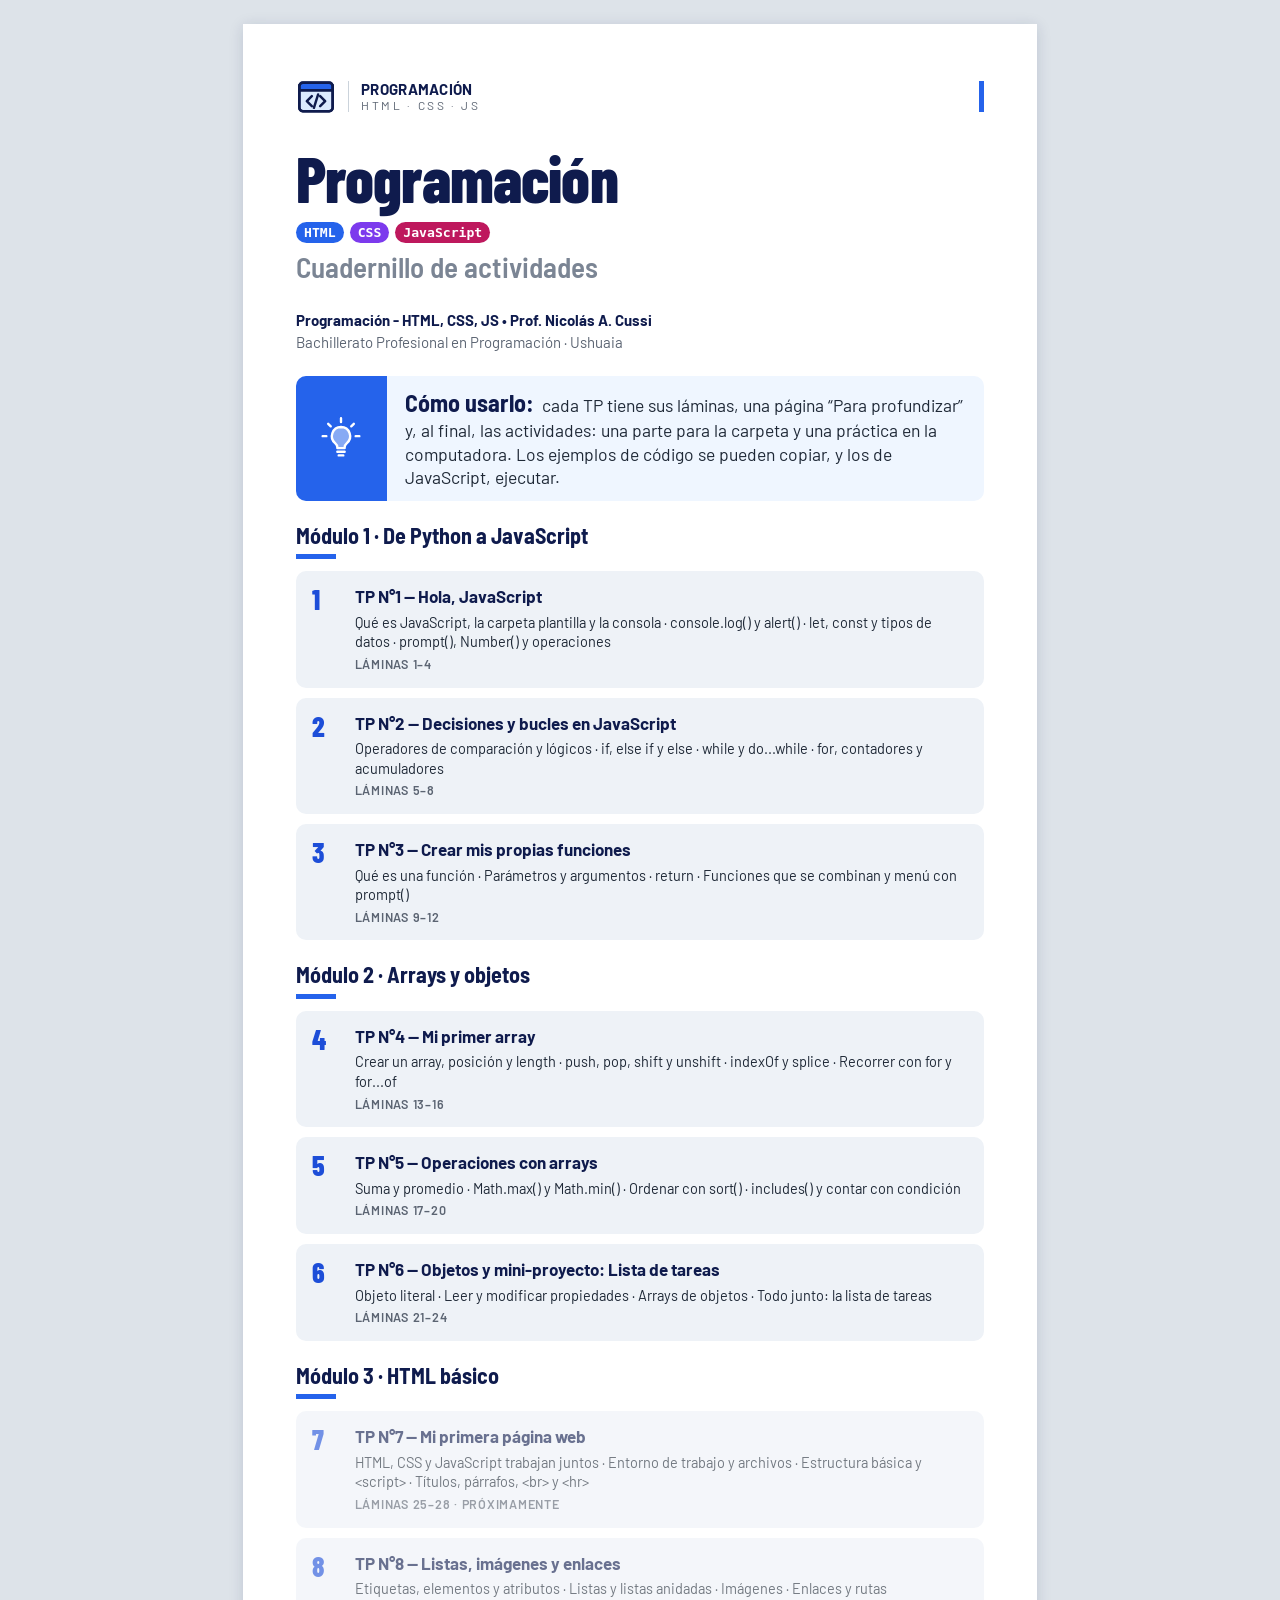
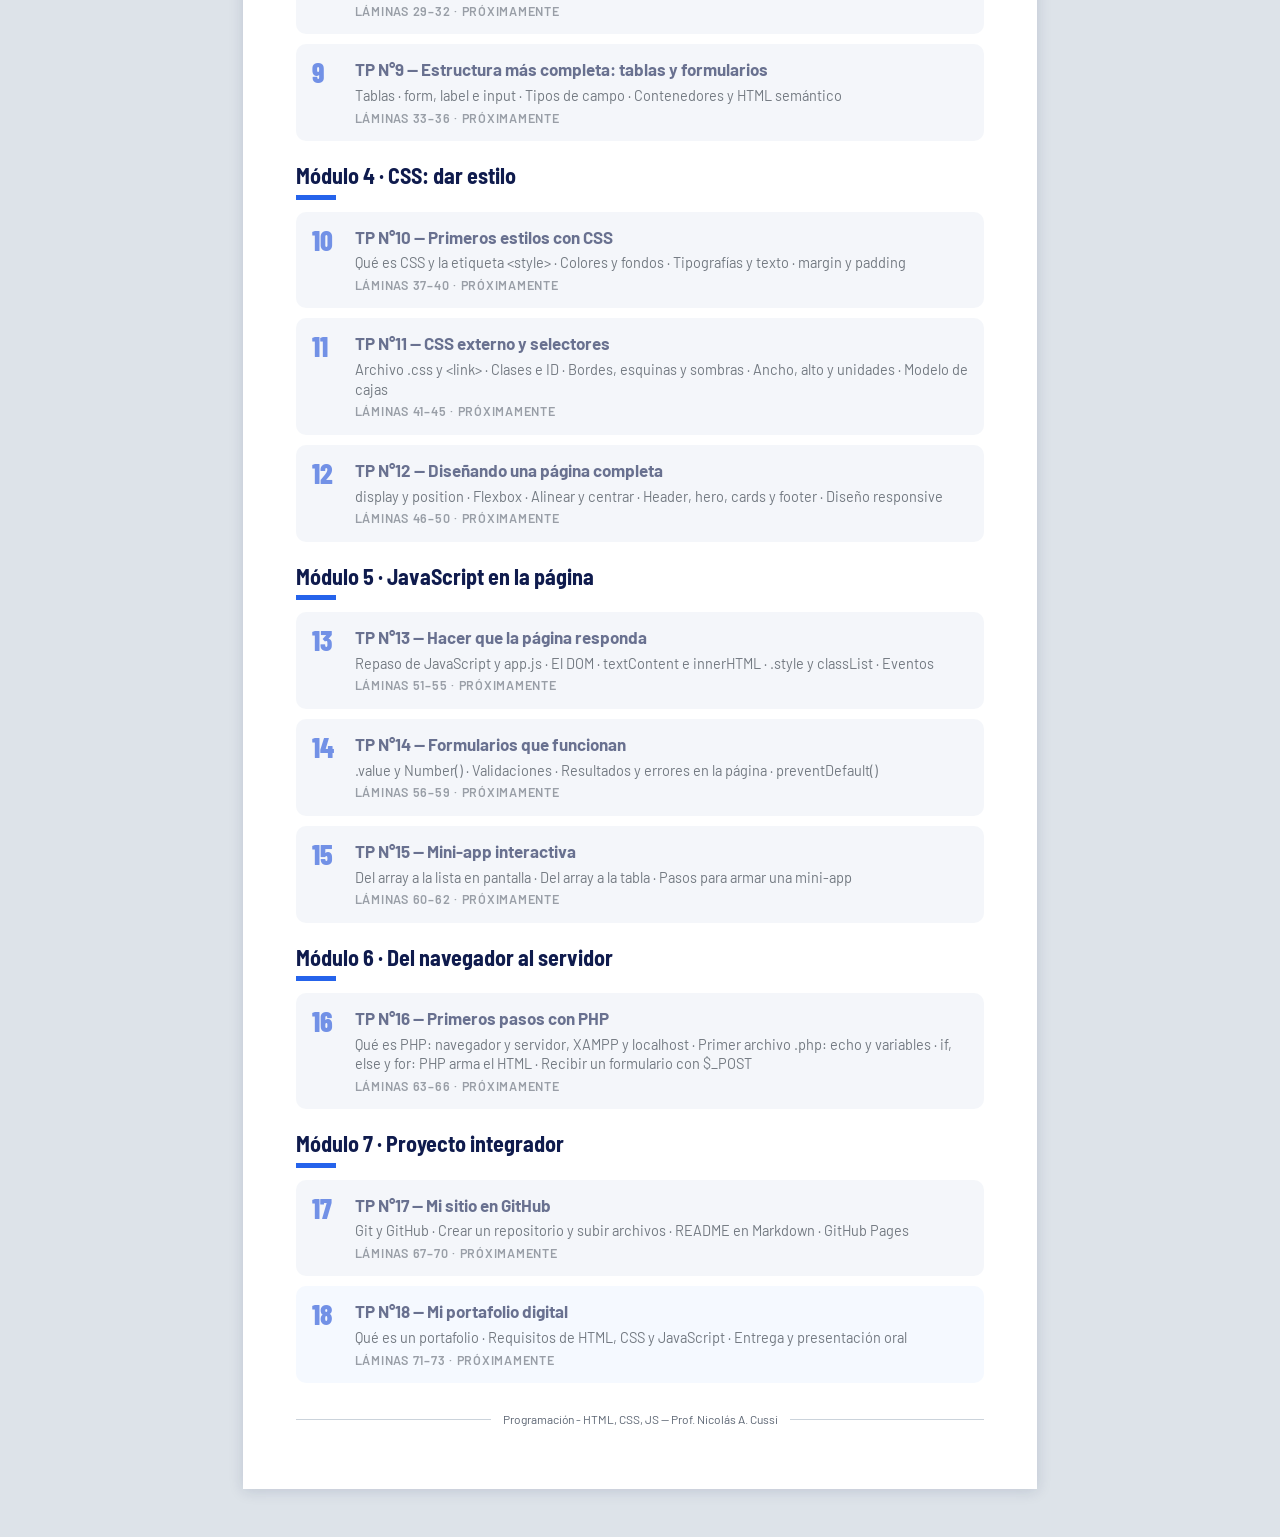
==== commit 87ccdde3: "TP6: Objetos y mini-proyecto: Lista de tareas (láminas 21 a 24)" ====
--- a/index.html
+++ b/index.html
@@ -103,12 +103,12 @@
         </a>
       </li>
       <li>
-        <div class="tp tp--pronto">
+        <a class="tp" href="unidades/tp06.html">
           <span class="tp__num" aria-hidden="true">6</span>
           <span class="tp__titulo">TP N°6 — Objetos y mini-proyecto: Lista de tareas</span>
           <span class="tp__temas">Objeto literal · Leer y modificar propiedades · Arrays de objetos · Todo junto: la lista de tareas</span>
-          <span class="tp__meta">Láminas 21–24 · Próximamente</span>
-        </div>
+          <span class="tp__meta">Láminas 21–24 <span class="tp__visto" data-visto="6" hidden>· ✓ Visto</span></span>
+        </a>
       </li>
     </ul>
   </section>
--- a/assets/css/estilos.css
+++ b/assets/css/estilos.css
@@ -334,6 +334,10 @@
 }
 .comparar h3 { font-family: var(--fuente-titulo); font-weight: 700; font-size: 23px; color: var(--tinta); line-height: 1.1; margin-bottom: 4px; }
 .comparar p { font-size: 16.5px; line-height: 1.35; }
+/* Con un esquema SVG debajo del texto de cada tarjeta: en el celular cada esquema usa todo el ancho */
+.comparar--esquema li { align-items: start; }
+.comparar--esquema .esquema { margin-top: 10px; }
+.comparar--esquema .esquema svg { margin: 0 auto; }
 
 /* Tabla comparativa */
 .tabla-comp { width: calc(100% + 12px); margin: -6px; border-collapse: separate; border-spacing: 6px; table-layout: fixed; }
@@ -555,6 +559,7 @@
 .act-tabla thead th { background: var(--acento-claro); font-weight: 700; color: var(--tinta); text-align: center; }
 .act-tabla tbody th { font-weight: 600; color: var(--tinta); }
 .act__items .codigo { margin-top: 5px; }
+.act > .codigo { margin-top: 9px; }
 .act .codigo figcaption { padding: 2px 6px 2px 8px; }
 .act .codigo__archivo { font-size: 11.5px; padding: 0 7px; }
 
@@ -758,7 +763,7 @@
   .ejemplo { grid-template-columns: auto auto 1fr; }
   .ejemplo p { grid-column: auto; padding-left: 12px; border-left: 2px solid var(--panel-linea); }
   .ej { grid-template-columns: minmax(0, 1.45fr) minmax(0, 1fr); }
-  .ej--pf { grid-template-columns: minmax(0, 1fr); }
+  .ej--pf, .ej--apilado { grid-template-columns: minmax(0, 1fr); }   /* apilado: la salida (objetos) necesita todo el ancho */
   .ej--ancho { grid-template-columns: minmax(0, 2fr) minmax(0, 1fr); }   /* código con líneas largas y salida corta */
   .esquema-par { grid-template-columns: minmax(0, 1fr) minmax(0, 1.1fr); gap: 14px; }
   .error-controlado__cols { grid-template-columns: minmax(0, 1fr) minmax(0, 1fr); }
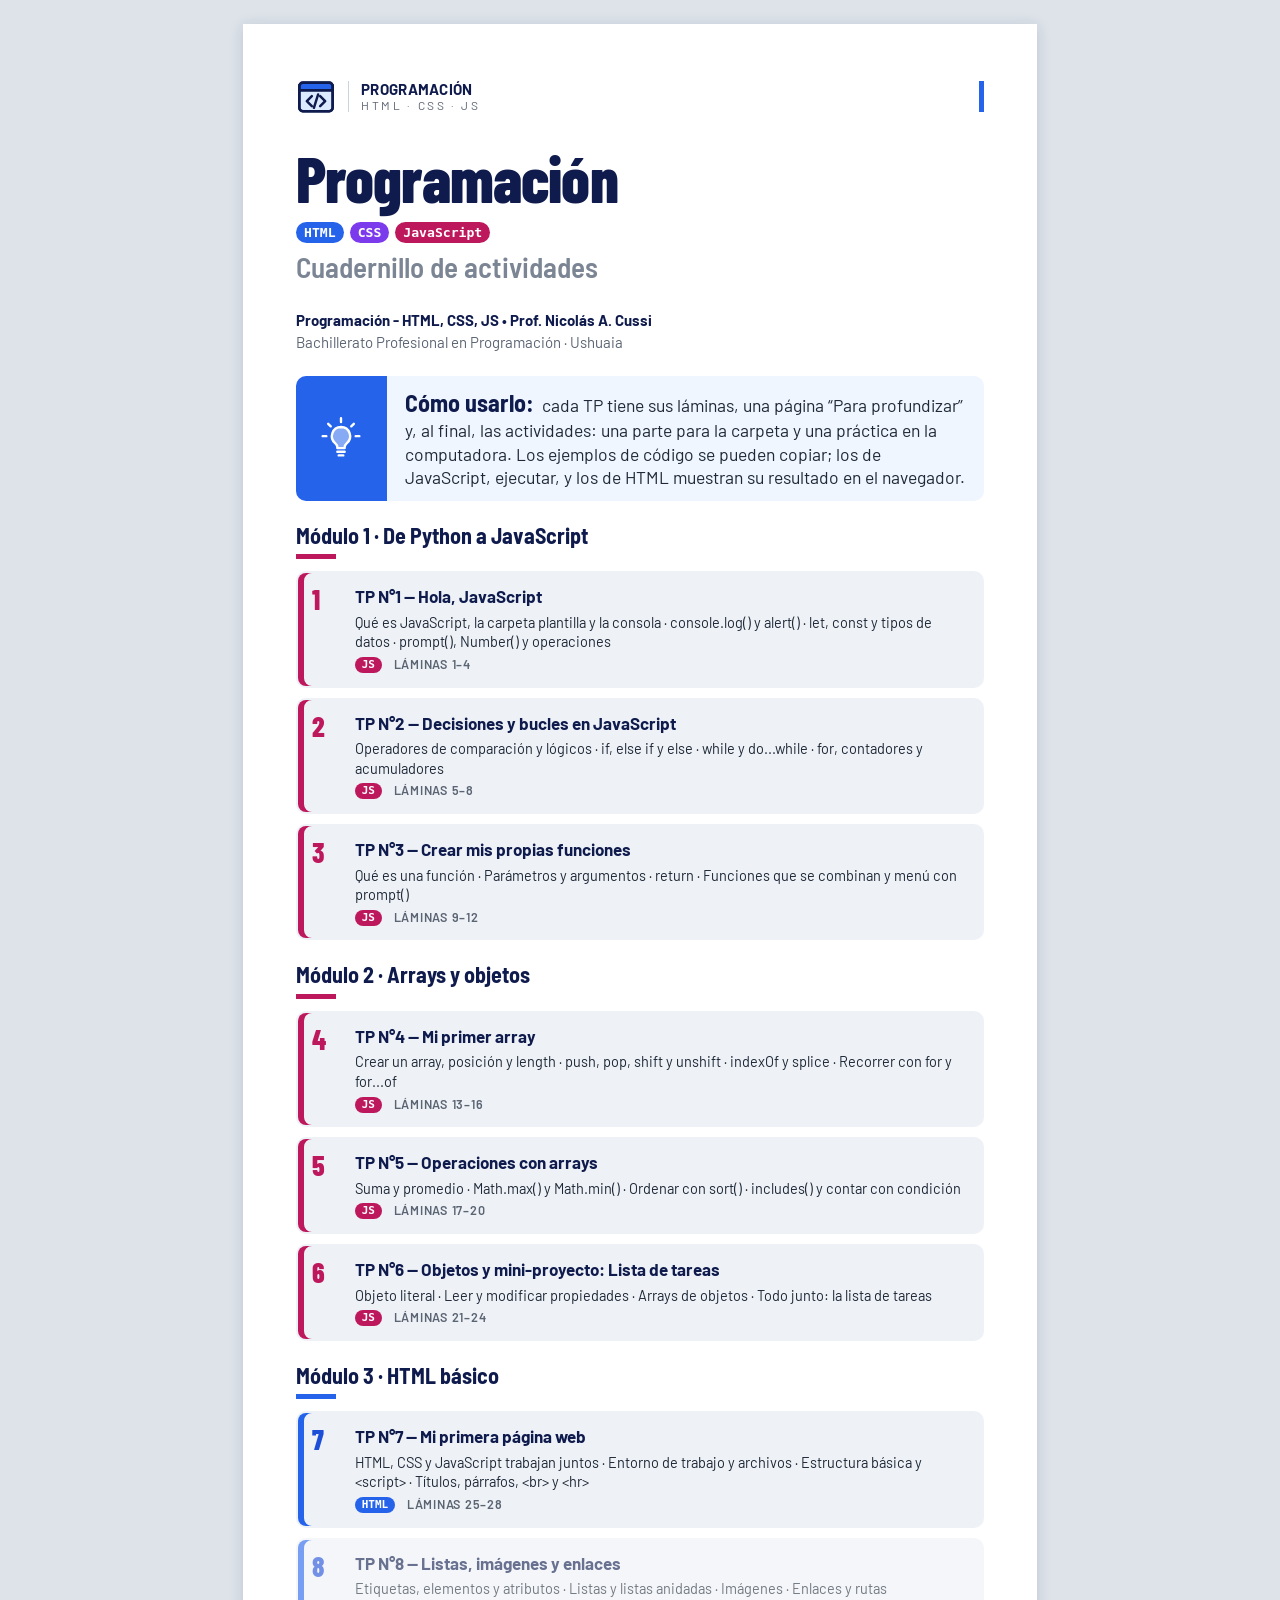
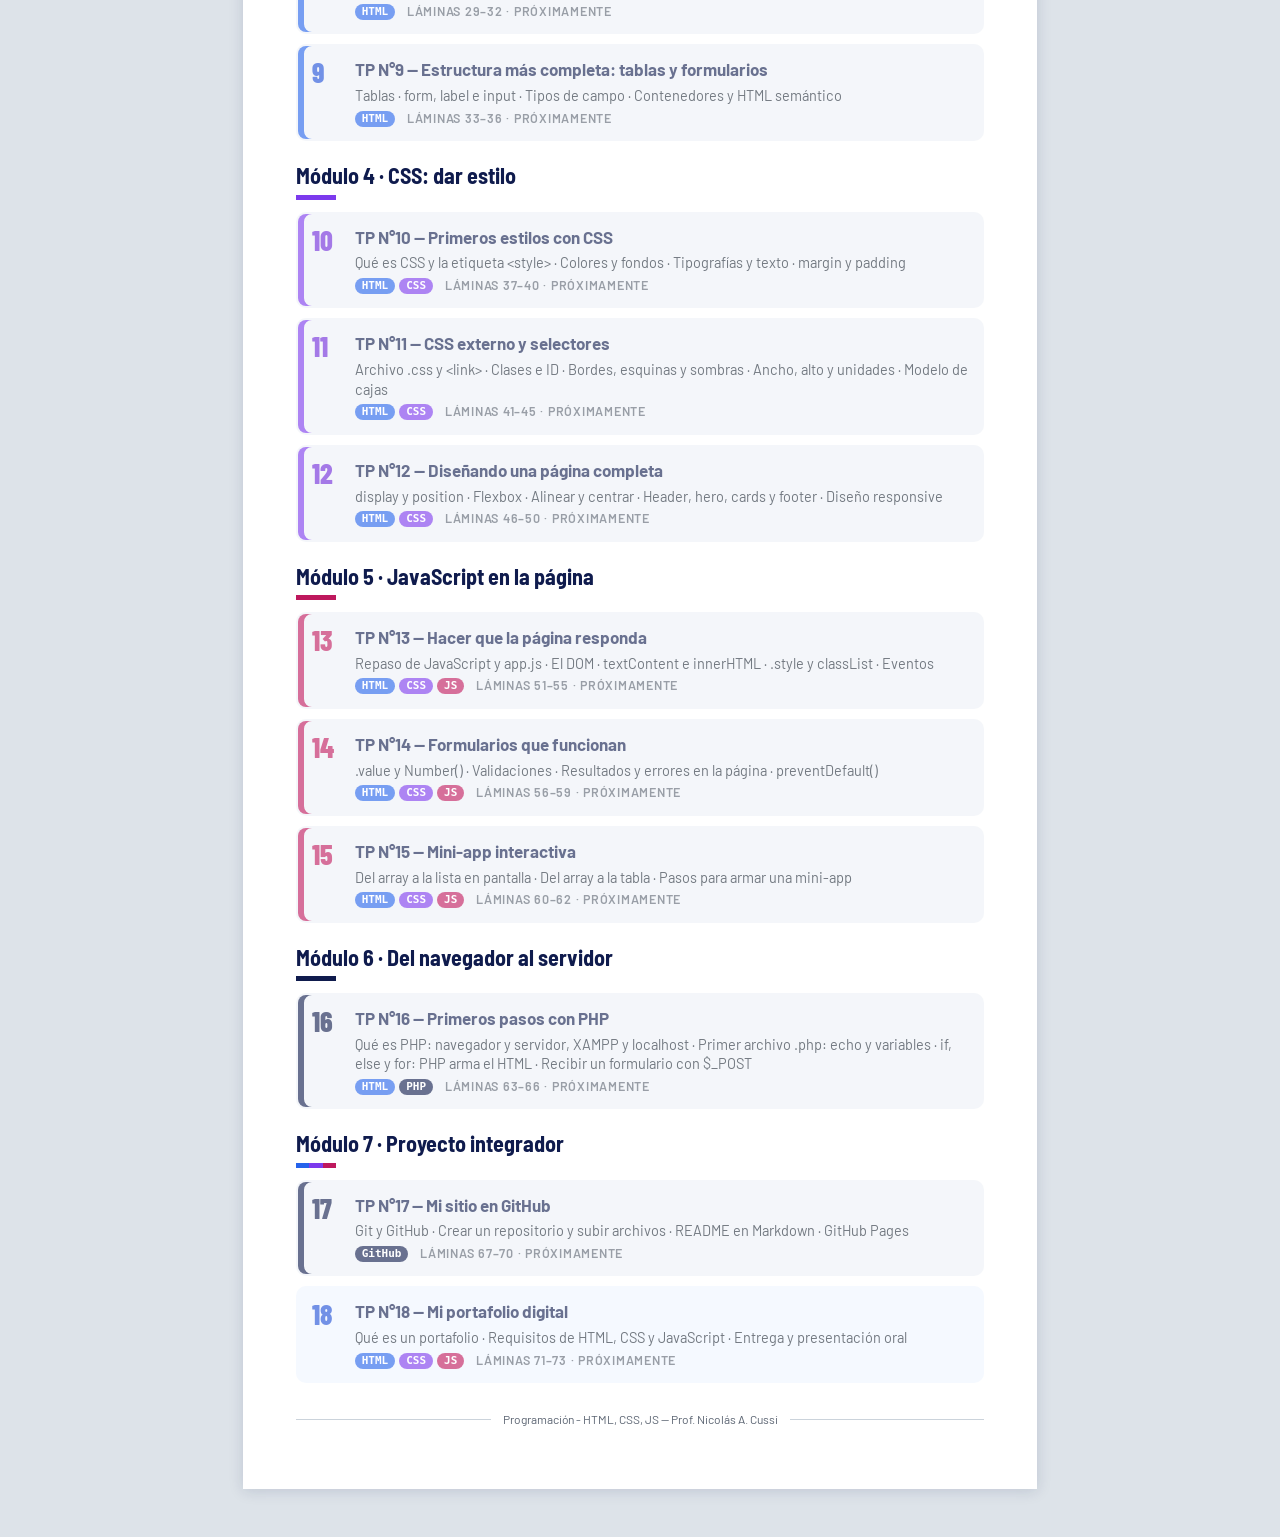
==== commit edc585b7: "TP7: Mi primera página web (láminas 25 a 28) y colores vivos en todo el cuadernillo - TP7 nuevo, con" ====
--- a/index.html
+++ b/index.html
@@ -50,190 +50,190 @@
         <path d="M20 39h8M21.5 43h5"/>
       </svg>
     </span>
-    <p><strong>Cómo usarlo:</strong> cada TP tiene sus láminas, una página “Para profundizar” y, al final, las actividades: una parte para la carpeta y una práctica en la computadora. Los ejemplos de código se pueden copiar, y los de JavaScript, ejecutar.</p>
+    <p><strong>Cómo usarlo:</strong> cada TP tiene sus láminas, una página “Para profundizar” y, al final, las actividades: una parte para la carpeta y una práctica en la computadora. Los ejemplos de código se pueden copiar; los de JavaScript, ejecutar, y los de HTML muestran su resultado en el navegador.</p>
   </aside>
 
-  <section class="bloque" id="indice" aria-labelledby="b1">
+  <section class="bloque bloque--js" id="indice" aria-labelledby="b1">
     <h2 class="subtitulo" id="b1">Módulo 1 · De Python a JavaScript</h2>
     <ul class="lista-tp">
       <li>
-        <a class="tp" href="unidades/tp01.html">
+        <a class="tp tp--js" href="unidades/tp01.html">
           <span class="tp__num" aria-hidden="true">1</span>
           <span class="tp__titulo">TP N°1 — Hola, JavaScript</span>
           <span class="tp__temas">Qué es JavaScript, la carpeta plantilla y la consola · console.log() y alert() · let, const y tipos de datos · prompt(), Number() y operaciones</span>
-          <span class="tp__meta">Láminas 1–4 <span class="tp__visto" data-visto="1" hidden>· ✓ Visto</span></span>
-        </a>
-      </li>
-      <li>
-        <a class="tp" href="unidades/tp02.html">
+          <span class="tp__meta"><span class="tp__tecs"><span class="etq etq--js">JS</span></span> Láminas 1–4 <span class="tp__visto" data-visto="1" hidden>· ✓ Visto</span></span>
+        </a>
+      </li>
+      <li>
+        <a class="tp tp--js" href="unidades/tp02.html">
           <span class="tp__num" aria-hidden="true">2</span>
           <span class="tp__titulo">TP N°2 — Decisiones y bucles en JavaScript</span>
           <span class="tp__temas">Operadores de comparación y lógicos · if, else if y else · while y do...while · for, contadores y acumuladores</span>
-          <span class="tp__meta">Láminas 5–8 <span class="tp__visto" data-visto="2" hidden>· ✓ Visto</span></span>
-        </a>
-      </li>
-      <li>
-        <a class="tp" href="unidades/tp03.html">
+          <span class="tp__meta"><span class="tp__tecs"><span class="etq etq--js">JS</span></span> Láminas 5–8 <span class="tp__visto" data-visto="2" hidden>· ✓ Visto</span></span>
+        </a>
+      </li>
+      <li>
+        <a class="tp tp--js" href="unidades/tp03.html">
           <span class="tp__num" aria-hidden="true">3</span>
           <span class="tp__titulo">TP N°3 — Crear mis propias funciones</span>
           <span class="tp__temas">Qué es una función · Parámetros y argumentos · return · Funciones que se combinan y menú con prompt()</span>
-          <span class="tp__meta">Láminas 9–12 <span class="tp__visto" data-visto="3" hidden>· ✓ Visto</span></span>
-        </a>
-      </li>
-    </ul>
-  </section>
-
-  <section class="bloque" aria-labelledby="b2">
+          <span class="tp__meta"><span class="tp__tecs"><span class="etq etq--js">JS</span></span> Láminas 9–12 <span class="tp__visto" data-visto="3" hidden>· ✓ Visto</span></span>
+        </a>
+      </li>
+    </ul>
+  </section>
+
+  <section class="bloque bloque--js" aria-labelledby="b2">
     <h2 class="subtitulo" id="b2">Módulo 2 · Arrays y objetos</h2>
     <ul class="lista-tp">
       <li>
-        <a class="tp" href="unidades/tp04.html">
+        <a class="tp tp--js" href="unidades/tp04.html">
           <span class="tp__num" aria-hidden="true">4</span>
           <span class="tp__titulo">TP N°4 — Mi primer array</span>
           <span class="tp__temas">Crear un array, posición y length · push, pop, shift y unshift · indexOf y splice · Recorrer con for y for...of</span>
-          <span class="tp__meta">Láminas 13–16 <span class="tp__visto" data-visto="4" hidden>· ✓ Visto</span></span>
-        </a>
-      </li>
-      <li>
-        <a class="tp" href="unidades/tp05.html">
+          <span class="tp__meta"><span class="tp__tecs"><span class="etq etq--js">JS</span></span> Láminas 13–16 <span class="tp__visto" data-visto="4" hidden>· ✓ Visto</span></span>
+        </a>
+      </li>
+      <li>
+        <a class="tp tp--js" href="unidades/tp05.html">
           <span class="tp__num" aria-hidden="true">5</span>
           <span class="tp__titulo">TP N°5 — Operaciones con arrays</span>
           <span class="tp__temas">Suma y promedio · Math.max() y Math.min() · Ordenar con sort() · includes() y contar con condición</span>
-          <span class="tp__meta">Láminas 17–20 <span class="tp__visto" data-visto="5" hidden>· ✓ Visto</span></span>
-        </a>
-      </li>
-      <li>
-        <a class="tp" href="unidades/tp06.html">
+          <span class="tp__meta"><span class="tp__tecs"><span class="etq etq--js">JS</span></span> Láminas 17–20 <span class="tp__visto" data-visto="5" hidden>· ✓ Visto</span></span>
+        </a>
+      </li>
+      <li>
+        <a class="tp tp--js" href="unidades/tp06.html">
           <span class="tp__num" aria-hidden="true">6</span>
           <span class="tp__titulo">TP N°6 — Objetos y mini-proyecto: Lista de tareas</span>
           <span class="tp__temas">Objeto literal · Leer y modificar propiedades · Arrays de objetos · Todo junto: la lista de tareas</span>
-          <span class="tp__meta">Láminas 21–24 <span class="tp__visto" data-visto="6" hidden>· ✓ Visto</span></span>
-        </a>
-      </li>
-    </ul>
-  </section>
-
-  <section class="bloque" aria-labelledby="b3">
+          <span class="tp__meta"><span class="tp__tecs"><span class="etq etq--js">JS</span></span> Láminas 21–24 <span class="tp__visto" data-visto="6" hidden>· ✓ Visto</span></span>
+        </a>
+      </li>
+    </ul>
+  </section>
+
+  <section class="bloque bloque--html" aria-labelledby="b3">
     <h2 class="subtitulo" id="b3">Módulo 3 · HTML básico</h2>
     <ul class="lista-tp">
       <li>
-        <div class="tp tp--pronto">
+        <a class="tp tp--html" href="unidades/tp07.html">
           <span class="tp__num" aria-hidden="true">7</span>
           <span class="tp__titulo">TP N°7 — Mi primera página web</span>
           <span class="tp__temas">HTML, CSS y JavaScript trabajan juntos · Entorno de trabajo y archivos · Estructura básica y &lt;script&gt; · Títulos, párrafos, &lt;br&gt; y &lt;hr&gt;</span>
-          <span class="tp__meta">Láminas 25–28 · Próximamente</span>
-        </div>
-      </li>
-      <li>
-        <div class="tp tp--pronto">
+          <span class="tp__meta"><span class="tp__tecs"><span class="etq etq--html">HTML</span></span> Láminas 25–28 <span class="tp__visto" data-visto="7" hidden>· ✓ Visto</span></span>
+        </a>
+      </li>
+      <li>
+        <div class="tp tp--html tp--pronto">
           <span class="tp__num" aria-hidden="true">8</span>
           <span class="tp__titulo">TP N°8 — Listas, imágenes y enlaces</span>
           <span class="tp__temas">Etiquetas, elementos y atributos · Listas y listas anidadas · Imágenes · Enlaces y rutas</span>
-          <span class="tp__meta">Láminas 29–32 · Próximamente</span>
-        </div>
-      </li>
-      <li>
-        <div class="tp tp--pronto">
+          <span class="tp__meta"><span class="tp__tecs"><span class="etq etq--html">HTML</span></span> Láminas 29–32 · Próximamente</span>
+        </div>
+      </li>
+      <li>
+        <div class="tp tp--html tp--pronto">
           <span class="tp__num" aria-hidden="true">9</span>
           <span class="tp__titulo">TP N°9 — Estructura más completa: tablas y formularios</span>
           <span class="tp__temas">Tablas · form, label e input · Tipos de campo · Contenedores y HTML semántico</span>
-          <span class="tp__meta">Láminas 33–36 · Próximamente</span>
-        </div>
-      </li>
-    </ul>
-  </section>
-
-  <section class="bloque" aria-labelledby="b4">
+          <span class="tp__meta"><span class="tp__tecs"><span class="etq etq--html">HTML</span></span> Láminas 33–36 · Próximamente</span>
+        </div>
+      </li>
+    </ul>
+  </section>
+
+  <section class="bloque bloque--css" aria-labelledby="b4">
     <h2 class="subtitulo" id="b4">Módulo 4 · CSS: dar estilo</h2>
     <ul class="lista-tp">
       <li>
-        <div class="tp tp--pronto">
+        <div class="tp tp--css tp--pronto">
           <span class="tp__num" aria-hidden="true">10</span>
           <span class="tp__titulo">TP N°10 — Primeros estilos con CSS</span>
           <span class="tp__temas">Qué es CSS y la etiqueta &lt;style&gt; · Colores y fondos · Tipografías y texto · margin y padding</span>
-          <span class="tp__meta">Láminas 37–40 · Próximamente</span>
-        </div>
-      </li>
-      <li>
-        <div class="tp tp--pronto">
+          <span class="tp__meta"><span class="tp__tecs"><span class="etq etq--html">HTML</span> <span class="etq etq--css">CSS</span></span> Láminas 37–40 · Próximamente</span>
+        </div>
+      </li>
+      <li>
+        <div class="tp tp--css tp--pronto">
           <span class="tp__num" aria-hidden="true">11</span>
           <span class="tp__titulo">TP N°11 — CSS externo y selectores</span>
           <span class="tp__temas">Archivo .css y &lt;link&gt; · Clases e ID · Bordes, esquinas y sombras · Ancho, alto y unidades · Modelo de cajas</span>
-          <span class="tp__meta">Láminas 41–45 · Próximamente</span>
-        </div>
-      </li>
-      <li>
-        <div class="tp tp--pronto">
+          <span class="tp__meta"><span class="tp__tecs"><span class="etq etq--html">HTML</span> <span class="etq etq--css">CSS</span></span> Láminas 41–45 · Próximamente</span>
+        </div>
+      </li>
+      <li>
+        <div class="tp tp--css tp--pronto">
           <span class="tp__num" aria-hidden="true">12</span>
           <span class="tp__titulo">TP N°12 — Diseñando una página completa</span>
           <span class="tp__temas">display y position · Flexbox · Alinear y centrar · Header, hero, cards y footer · Diseño responsive</span>
-          <span class="tp__meta">Láminas 46–50 · Próximamente</span>
-        </div>
-      </li>
-    </ul>
-  </section>
-
-  <section class="bloque" aria-labelledby="b5">
+          <span class="tp__meta"><span class="tp__tecs"><span class="etq etq--html">HTML</span> <span class="etq etq--css">CSS</span></span> Láminas 46–50 · Próximamente</span>
+        </div>
+      </li>
+    </ul>
+  </section>
+
+  <section class="bloque bloque--js" aria-labelledby="b5">
     <h2 class="subtitulo" id="b5">Módulo 5 · JavaScript en la página</h2>
     <ul class="lista-tp">
       <li>
-        <div class="tp tp--pronto">
+        <div class="tp tp--js tp--pronto">
           <span class="tp__num" aria-hidden="true">13</span>
           <span class="tp__titulo">TP N°13 — Hacer que la página responda</span>
           <span class="tp__temas">Repaso de JavaScript y app.js · El DOM · textContent e innerHTML · .style y classList · Eventos</span>
-          <span class="tp__meta">Láminas 51–55 · Próximamente</span>
-        </div>
-      </li>
-      <li>
-        <div class="tp tp--pronto">
+          <span class="tp__meta"><span class="tp__tecs"><span class="etq etq--html">HTML</span> <span class="etq etq--css">CSS</span> <span class="etq etq--js">JS</span></span> Láminas 51–55 · Próximamente</span>
+        </div>
+      </li>
+      <li>
+        <div class="tp tp--js tp--pronto">
           <span class="tp__num" aria-hidden="true">14</span>
           <span class="tp__titulo">TP N°14 — Formularios que funcionan</span>
           <span class="tp__temas">.value y Number() · Validaciones · Resultados y errores en la página · preventDefault()</span>
-          <span class="tp__meta">Láminas 56–59 · Próximamente</span>
-        </div>
-      </li>
-      <li>
-        <div class="tp tp--pronto">
+          <span class="tp__meta"><span class="tp__tecs"><span class="etq etq--html">HTML</span> <span class="etq etq--css">CSS</span> <span class="etq etq--js">JS</span></span> Láminas 56–59 · Próximamente</span>
+        </div>
+      </li>
+      <li>
+        <div class="tp tp--js tp--pronto">
           <span class="tp__num" aria-hidden="true">15</span>
           <span class="tp__titulo">TP N°15 — Mini-app interactiva</span>
           <span class="tp__temas">Del array a la lista en pantalla · Del array a la tabla · Pasos para armar una mini-app</span>
-          <span class="tp__meta">Láminas 60–62 · Próximamente</span>
-        </div>
-      </li>
-    </ul>
-  </section>
-
-  <section class="bloque" aria-labelledby="b6">
+          <span class="tp__meta"><span class="tp__tecs"><span class="etq etq--html">HTML</span> <span class="etq etq--css">CSS</span> <span class="etq etq--js">JS</span></span> Láminas 60–62 · Próximamente</span>
+        </div>
+      </li>
+    </ul>
+  </section>
+
+  <section class="bloque bloque--php" aria-labelledby="b6">
     <h2 class="subtitulo" id="b6">Módulo 6 · Del navegador al servidor</h2>
     <ul class="lista-tp">
       <li>
-        <div class="tp tp--pronto">
+        <div class="tp tp--php tp--pronto">
           <span class="tp__num" aria-hidden="true">16</span>
           <span class="tp__titulo">TP N°16 — Primeros pasos con PHP</span>
           <span class="tp__temas">Qué es PHP: navegador y servidor, XAMPP y localhost · Primer archivo .php: echo y variables · if, else y for: PHP arma el HTML · Recibir un formulario con $_POST</span>
-          <span class="tp__meta">Láminas 63–66 · Próximamente</span>
-        </div>
-      </li>
-    </ul>
-  </section>
-
-  <section class="bloque" aria-labelledby="b7">
+          <span class="tp__meta"><span class="tp__tecs"><span class="etq etq--html">HTML</span> <span class="etq">PHP</span></span> Láminas 63–66 · Próximamente</span>
+        </div>
+      </li>
+    </ul>
+  </section>
+
+  <section class="bloque bloque--todo" aria-labelledby="b7">
     <h2 class="subtitulo" id="b7">Módulo 7 · Proyecto integrador</h2>
     <ul class="lista-tp">
       <li>
-        <div class="tp tp--pronto">
+        <div class="tp tp--git tp--pronto">
           <span class="tp__num" aria-hidden="true">17</span>
           <span class="tp__titulo">TP N°17 — Mi sitio en GitHub</span>
           <span class="tp__temas">Git y GitHub · Crear un repositorio y subir archivos · README en Markdown · GitHub Pages</span>
-          <span class="tp__meta">Láminas 67–70 · Próximamente</span>
-        </div>
-      </li>
-      <li>
-        <div class="tp tp--pronto tp--integrador">
+          <span class="tp__meta"><span class="tp__tecs"><span class="etq">GitHub</span></span> Láminas 67–70 · Próximamente</span>
+        </div>
+      </li>
+      <li>
+        <div class="tp tp--todo tp--pronto tp--integrador">
           <span class="tp__num" aria-hidden="true">18</span>
           <span class="tp__titulo">TP N°18 — Mi portafolio digital</span>
           <span class="tp__temas">Qué es un portafolio · Requisitos de HTML, CSS y JavaScript · Entrega y presentación oral</span>
-          <span class="tp__meta">Láminas 71–73 · Próximamente</span>
+          <span class="tp__meta"><span class="tp__tecs"><span class="etq etq--html">HTML</span> <span class="etq etq--css">CSS</span> <span class="etq etq--js">JS</span></span> Láminas 71–73 · Próximamente</span>
         </div>
       </li>
     </ul>
--- a/assets/css/estilos.css
+++ b/assets/css/estilos.css
@@ -42,15 +42,25 @@
   --ok: #15803D;     --ok-claro: #DCFCE7;     /* resultado correcto, checklist */
   --aviso: #92400E;  --aviso-claro: #FEF3C7;  /* "Error controlado" */
 
-  /* Código y consola */
+  /* Código y consola: colores bien distintos entre sí, todos 5:1 o más sobre el fondo */
   --cod-fondo: #1E293B;  --cod-base: #E2E8F0;
-  --cod-etq: #7DD3FC;    /* etiquetas HTML, palabras clave de JS, selectores */
-  --cod-atr: #FDBA74;    /* atributos HTML, propiedades CSS */
-  --cod-str: #FCD34D;    /* cadenas y valores */
-  --cod-com: #86EFAC;    /* comentarios */
-  --cod-num: #F9A8D4;    /* números */
-  --cod-fun: #C4B5FD;    /* nombres de funciones y métodos */
+  --cod-etq: #FB7185;    /* rosa: etiquetas HTML, palabras clave de JS, selectores */
+  --cod-atr: #A3E635;    /* lima: atributos HTML, propiedades CSS */
+  --cod-str: #FDE047;    /* amarillo: cadenas y valores */
+  --cod-com: #94A3B8;    /* gris azulado: comentarios */
+  --cod-num: #C084FC;    /* violeta: números */
+  --cod-fun: #67E8F9;    /* cian: nombres de funciones y métodos */
   --consola-fondo: #0F172A;  --consola-texto: #E2E8F0;  --consola-guia: #94A3B8;  --consola-error: #FCA5A5;
+
+  /* Ventanas de código y de navegador: los tres puntos */
+  --punto-rojo: #FF5F57;  --punto-amarillo: #FEBC2E;  --punto-verde: #28C840;
+  /* Etiquetas de código dentro del texto: borde de cada tecnología */
+  --html-linea: #BFDBFE;  --css-linea: #DDD6FE;  --js-linea: #FBCFE8;
+  /* Colores de apoyo para esquemas y recuadros (no etiquetan tecnologías) */
+  --carpeta: #F59E0B;  --carpeta-claro: #FEF3C7;  --carpeta-texto: #92400E;  --carpeta-linea: #FDE68A;  /* carpetas, como en Windows */
+  --turquesa: #0D9488;  --turquesa-claro: #CCFBF1;  --turquesa-texto: #0F766E;  /* texto: 5,5:1 */
+  --naranja: #EA580C;   --naranja-claro: #FFEDD5;   --naranja-texto: #C2410C;   /* "Importante"; texto: 5,2:1 */
+  --ok-oscuro: #166534;   /* botones verdes al pasar el mouse */
 
   --radio: 10px;
   --fuente: "Barlow", system-ui, -apple-system, "Segoe UI", Roboto, sans-serif;
@@ -427,7 +437,6 @@
 .esquema-nota { background: var(--acento-suave); border-radius: var(--radio); padding: 10px 14px; }
 .esquema-nota h3 { font-family: var(--fuente-titulo); font-weight: 700; font-size: 18px; line-height: 1.15; color: var(--tinta); margin-bottom: 6px; }
 .esquema-nota li { font-size: 15.5px; line-height: 1.35; }
-.esquema-nota :not(pre) > code { background: var(--blanco); }
 
 /* Lista numerada con círculos */
 .puntos { display: grid; gap: 6px; }
@@ -586,23 +595,40 @@
 .etq--js   { background: var(--js); }
 .etq--py   { background: var(--gris); }
 
-/* Código dentro del texto */
+/* Código dentro del texto: con el color de su tecnología (HTML si no tiene clase).
+   El borde va con box-shadow para no cambiar el ancho. */
 :not(pre) > code {
   font-family: var(--fuente-codigo); font-size: .9em;
-  background: var(--panel); color: var(--tinta);
+  background: var(--html-claro); color: var(--acento-numero);
+  box-shadow: inset 0 0 0 1px var(--html-linea);
   padding: 0 .3em; border-radius: 4px; white-space: nowrap;
 }
-.panel :not(pre) > code, .act :not(pre) > code, .pf :not(pre) > code, .error-controlado :not(pre) > code { background: var(--blanco); }
-
-/* Bloque de código */
+code.cod-css { background: var(--css-claro); color: var(--css-texto); box-shadow: inset 0 0 0 1px var(--css-linea); }
+code.cod-js { background: var(--js-claro); color: var(--js); box-shadow: inset 0 0 0 1px var(--js-linea); }
+code.cod-py { background: var(--panel); color: var(--tinta); box-shadow: inset 0 0 0 1px var(--linea); }
+code.cod-carpeta { background: var(--carpeta-claro); color: var(--carpeta-texto); box-shadow: inset 0 0 0 1px var(--carpeta-linea); }
+
+/* Tres puntos de ventana (código, consola y navegador) */
+.codigo figcaption::before, .consola__barra::before {
+  content: ""; flex: none; width: 8px; height: 8px; margin-right: 24px; border-radius: 50%;
+  background: var(--punto-rojo); box-shadow: 12px 0 var(--punto-amarillo), 24px 0 var(--punto-verde);
+}
+
+/* Bloque de código: ventana del editor, con una franja del color de su tecnología */
 .codigo {
   margin: 0; min-width: 0;
   background: var(--cod-fondo); border-radius: var(--radio); overflow: hidden;
+  box-shadow: 0 6px 16px -8px rgba(15, 23, 42, .6);
 }
 .codigo figcaption {
-  display: flex; align-items: center; justify-content: space-between; gap: 8px;
-  padding: 6px 8px 6px 10px; background: rgba(0, 0, 0, .25);
-}
+  display: flex; flex-wrap: wrap; align-items: center; gap: 4px 8px;
+  padding: 6px 8px 6px 10px; background: var(--consola-fondo);
+  box-shadow: inset 0 3px 0 var(--js);   /* franja sin cambiar el alto */
+}
+.codigo--html figcaption { box-shadow: inset 0 3px 0 var(--html); }
+.codigo--css figcaption { box-shadow: inset 0 3px 0 var(--css); }
+.codigo--py figcaption { box-shadow: inset 0 3px 0 var(--gris); }
+.codigo figcaption .boton-cod { margin-left: auto; }   /* si no entra, baja de renglón en vez de cortar el texto */
 .codigo__archivo {
   display: inline-block; padding: 1px 9px; border-radius: 6px;
   font-family: var(--fuente-codigo); font-size: 13px; font-weight: 700; line-height: 1.5;
@@ -633,20 +659,24 @@
 }
 .boton-cod:hover { background: rgba(226, 232, 240, .12); }
 .boton-cod:focus-visible { outline: 3px solid var(--foco-claro); outline-offset: 2px; }
-.boton-cod--ejecutar { background: var(--acento); border-color: var(--acento); color: var(--blanco); }
-.boton-cod--ejecutar:hover { background: var(--acento-numero); }
+.boton-cod--ejecutar { background: var(--ok); border-color: var(--ok); color: var(--blanco); }   /* verde, como un botón de play */
+.boton-cod--ejecutar:hover { background: var(--ok-oscuro); border-color: var(--ok-oscuro); }
 
 /* Consola */
 .consola {
   min-width: 0; display: flex; flex-direction: column;
   background: var(--consola-fondo); color: var(--consola-texto);
   border-radius: var(--radio); overflow: hidden;
+  box-shadow: 0 6px 16px -8px rgba(15, 23, 42, .6);
 }
 .consola__barra {
-  display: flex; align-items: center; justify-content: space-between; gap: 8px;
+  display: flex; flex-wrap: wrap; align-items: center; gap: 4px 8px;
   padding: 6px 8px 6px 12px; border-bottom: 1px solid rgba(148, 163, 184, .3);
 }
-.consola__titulo { font-size: 12px; font-weight: 700; letter-spacing: .1em; text-transform: uppercase; color: var(--consola-guia); }
+.consola__barra .boton-cod { margin-left: auto; }   /* si no entra, baja de renglón en vez de partir el título */
+.consola { container-type: inline-size; }
+@container (max-width: 270px) { .consola__barra::before { display: none; } }   /* consola angosta: sin puntos, para que entre el título */
+.consola__titulo { font-size: 12px; font-weight: 700; letter-spacing: .1em; text-transform: uppercase; color: var(--cod-atr); white-space: nowrap; }
 .consola__nota { padding: 8px 14px 0; font-size: 13px; color: var(--consola-guia); }
 .consola__salida {
   margin: 0; padding: 8px 14px 12px; overflow-x: auto; flex: 1;
@@ -716,7 +746,110 @@
 }
 .receta__tit .ico { width: 30px; height: 30px; }
 .receta p { font-size: 16px; line-height: 1.4; }
-.receta :not(pre) > code { background: var(--blanco); }
+
+/* Fragmento de HTML: aclara dónde va (por ejemplo, "dentro de <body>") */
+.codigo__donde { font-size: 12.5px; font-weight: 600; color: var(--consola-guia); white-space: nowrap; }
+
+/* Resultado en el navegador: el iframe muestra el resultado real del código (lo arma ejemplos.js).
+   El marco lleva color; el contenido del iframe no se toca. */
+.resultado {
+  margin: 0; min-width: 0;
+  background: var(--blanco); border: 1.5px solid var(--acento); border-radius: var(--radio); overflow: hidden;
+  box-shadow: 0 6px 16px -8px rgba(37, 99, 235, .5);
+}
+.resultado__barra {
+  display: flex; align-items: flex-end; gap: 10px;
+  padding: 5px 10px 0; background: var(--acento-claro); border-bottom: 1px solid var(--panel-linea);
+}
+.resultado__puntos {   /* los tres puntos de la ventana */
+  flex: none; width: 8px; height: 8px; margin: 0 26px 9px 0; border-radius: 50%;
+  background: var(--punto-rojo); box-shadow: 13px 0 var(--punto-amarillo), 26px 0 var(--punto-verde);
+}
+.resultado__pestana {
+  min-width: 0; padding: 3px 12px 4px; border-radius: 6px 6px 0 0; background: var(--blanco);
+  font-size: 12.5px; font-weight: 600; color: var(--texto);
+  white-space: nowrap; overflow: hidden; text-overflow: ellipsis;
+}
+.resultado__pestana::before {   /* ícono de la pestaña */
+  content: ""; display: inline-block; width: 9px; height: 9px; margin-right: 6px; vertical-align: -1px;
+  border-radius: 2px; background: var(--html);
+}
+.resultado iframe {
+  display: block; width: 100%; border: 0; background: var(--blanco);
+  height: var(--alto-cel, var(--alto, 200px));   /* alto fijo por ejemplo; --alto-cel, más alto, para pantallas angostas */
+}
+.resultado__nota {
+  padding: 6px 12px 7px; border-top: 1px solid var(--linea); background: var(--acento-suave); color: var(--tinta);
+  font-size: 14.5px; line-height: 1.35;
+}
+
+/* Las tres tecnologías: tarjeta con el color de cada una */
+.tecs { display: grid; gap: 10px; }
+.tec { background: var(--html-claro); border-radius: var(--radio); border-top: 5px solid var(--html); padding: 10px 14px 12px; }
+.tec--css { background: var(--css-claro); border-top-color: var(--css); }
+.tec--js { background: var(--js-claro); border-top-color: var(--js); }
+.tec h3 {
+  display: flex; flex-wrap: wrap; align-items: center; gap: 4px 8px; margin-bottom: 5px;
+  font-family: var(--fuente-titulo); font-weight: 700; font-size: 21px; line-height: 1.15; color: var(--tinta);
+}
+.tec .etq { font-size: 15px; }
+.tec p { font-size: 15.5px; line-height: 1.35; }
+
+/* Ejemplo con HTML, CSS y JavaScript: en el celular, en ese orden y el resultado al final */
+.juntos { display: grid; gap: 8px; }
+.juntos__col { display: contents; }
+.juntos .codigo--css { order: 1; }
+.juntos .codigo--js { order: 2; }
+.juntos .resultado { order: 3; }
+.esquema-nota__p { font-size: 15.5px; line-height: 1.35; }
+
+/* Íconos de carpeta en amarillo */
+.ico--carpeta { --ac: var(--carpeta); }
+
+/* Recuadros por tipo: "Importante" en naranja; "Recomendación" y buenas prácticas en verde */
+.tit-ico { display: inline-block; width: 1.2em; height: 1.2em; margin-right: 6px; vertical-align: -.25em; }
+.esquema-nota--importante { background: var(--naranja-claro); box-shadow: inset 4px 0 0 var(--naranja); }
+.esquema-nota--importante h3 { color: var(--naranja-texto); }
+.pf__caja--importante h4 { color: var(--naranja-texto); border-bottom-color: var(--naranja); }
+.pf__caja--importante { background: var(--naranja-claro); }
+.esquema-nota--importante .tit-ico, .pf__caja--importante .tit-ico { --ac: var(--naranja-texto); }
+.consejo { background: var(--ok-claro); border-radius: 8px; padding: 6px 10px; box-shadow: inset 4px 0 0 var(--ok); }
+.consejo strong { color: var(--ok); }
+.pf__caja--consejo { background: var(--ok-claro); }
+.pf__caja--consejo h4 { color: var(--ok); border-bottom-color: var(--ok); }
+.consejo .tit-ico, .pf__caja--consejo .tit-ico { --ac: var(--ok); }
+
+/* Actividades: Parte 1 (carpeta) en azul, Parte 2 (computadora) en verde */
+.lamina--compu .act-banda, .lamina--compu .act__num { background: var(--ok); }
+.lamina--compu .act__letra, .lamina--compu .consigna { background: var(--ok-claro); }
+.lamina--compu .entrega { border-color: var(--ok); }
+.lamina--compu .entrega .ico { --ac: var(--ok); }
+.lamina--compu .puntos__n { background: var(--naranja-texto); }   /* los "!" son avisos importantes */
+
+/* Portada: cada TP con las tecnologías que usa, y franja y número del color de la principal */
+.tp__tecs { display: inline-flex; flex-wrap: wrap; gap: 4px; margin-right: 8px; vertical-align: 1px; }
+.tp__tecs .etq { font-size: 11px; letter-spacing: 0; text-transform: none; padding: 0 7px; }
+.tp { box-shadow: inset 6px 0 0 var(--tp-color, var(--acento)); }   /* franja sin tocar el borde del hover */
+.tp--js { --tp-color: var(--js); }
+.tp--html { --tp-color: var(--html); }
+.tp--css { --tp-color: var(--css); }
+.tp--php, .tp--git { --tp-color: var(--tinta); }
+.tp--todo {   /* integrador: las tres tecnologías, en bandas */
+  box-shadow: none;
+  background: linear-gradient(var(--html) 0 33.4%, var(--css) 33.4% 66.7%, var(--js) 66.7%) left top / 6px 100% no-repeat, var(--acento-suave);
+}
+.tp--js .tp__num { color: var(--js); }
+.tp--css .tp__num { color: var(--css-texto); }
+.tp--php .tp__num, .tp--git .tp__num { color: var(--tinta); }
+.bloque--js .subtitulo::after { background: var(--js); }
+.bloque--html .subtitulo::after { background: var(--html); }
+.bloque--css .subtitulo::after { background: var(--css); }
+.bloque--php .subtitulo::after { background: var(--tinta); }
+.bloque--todo .subtitulo::after { background: linear-gradient(90deg, var(--html) 0 33.4%, var(--css) 33.4% 66.7%, var(--js) 66.7%); }
+
+/* Viñetas que repiten el color de su parte en el esquema de al lado */
+.pf__lista li.punto--turquesa::before { background: var(--turquesa-texto); }
+.pf__lista li.punto--naranja::before { background: var(--naranja-texto); }
 
 /* ==========================================================
    Pantallas medianas
@@ -781,6 +914,12 @@
   .pasos2 .paso .ico { width: 52px; height: 52px; margin-top: 2px; }
   .puntos--2col { grid-template-columns: 1fr 1fr; }
   .comparar--3 { grid-template-columns: 1.15fr 1fr 1fr; }
+  .tecs { grid-template-columns: repeat(3, 1fr); }
+  .juntos { grid-template-columns: minmax(0, 1.3fr) minmax(0, 1fr); align-items: start; }
+  .juntos__col { display: grid; gap: 8px; }
+  .ej--est { grid-template-columns: minmax(0, 1.2fr) minmax(0, 1fr); align-items: start; }   /* código largo + qué hace cada línea */
+  .ej--res { grid-template-columns: minmax(0, 1fr) minmax(0, 1fr); align-items: start; }      /* código + resultado */
+  .esquema-par--res { grid-template-columns: minmax(0, .85fr) minmax(0, 1.15fr); }
 }
 
 /* ==========================================================
@@ -935,6 +1074,16 @@
   .checklist { gap: 3px; margin-top: 4px; }
   .checklist li { font-size: 15px; }
   .entrega h3 { font-size: 24px; margin-bottom: 4px; }
+  .resultado iframe { height: var(--alto, 200px); }
+  .resultado__nota { font-size: 14px; padding: 5px 12px 6px; }
+  .tecs { grid-template-columns: 1fr 1fr 1.15fr; gap: 3mm; }
+  .tec { padding: 8px 13px 10px; }
+  .tec h3 { font-size: 19px; }
+  .tec .etq { font-size: 14px; }
+  .tec p { font-size: 15px; line-height: 1.32; }
+  .juntos .codigo pre, .ej--est .codigo pre { font-size: 13px; line-height: 1.4; }
+  .ej--est .codigo pre { font-size: 12.5px; }
+  .ej--est .esquema-nota li { font-size: 14.5px; line-height: 1.32; }
 }
 
 /* ==========================================================
@@ -945,8 +1094,9 @@
   :root {
     --cod-fondo: #F1F5F9; --consola-fondo: #F1F5F9;
     --cod-base: #0F172A;  --consola-texto: #0F172A;
-    --cod-etq: #1D4ED8;   --cod-atr: #9A3412;  --cod-str: #047857;
-    --cod-com: #475569;   --cod-num: #BE185D;  --cod-fun: #6D28D9;
+    /* en papel: código claro y colores oscuros (5:1 o más sobre #F1F5F9) */
+    --cod-etq: #BE123C;   --cod-atr: #3F6212;  --cod-str: #854D0E;
+    --cod-com: #475569;   --cod-num: #7E22CE;  --cod-fun: #0E7490;
     --consola-guia: #475569; --consola-error: #B91C1C;
   }
   html, body { background: var(--blanco); }
@@ -962,6 +1112,8 @@
   .codigo figcaption { background: var(--blanco); border-bottom: 1px solid var(--linea); }
   .consola__barra { border-bottom-color: var(--linea); }
   .codigo pre, .consola__salida { overflow: visible; white-space: pre-wrap; overflow-wrap: anywhere; }
+
+  .codigo, .consola, .resultado { box-shadow: none; }
 }
 
 /* ==========================================================
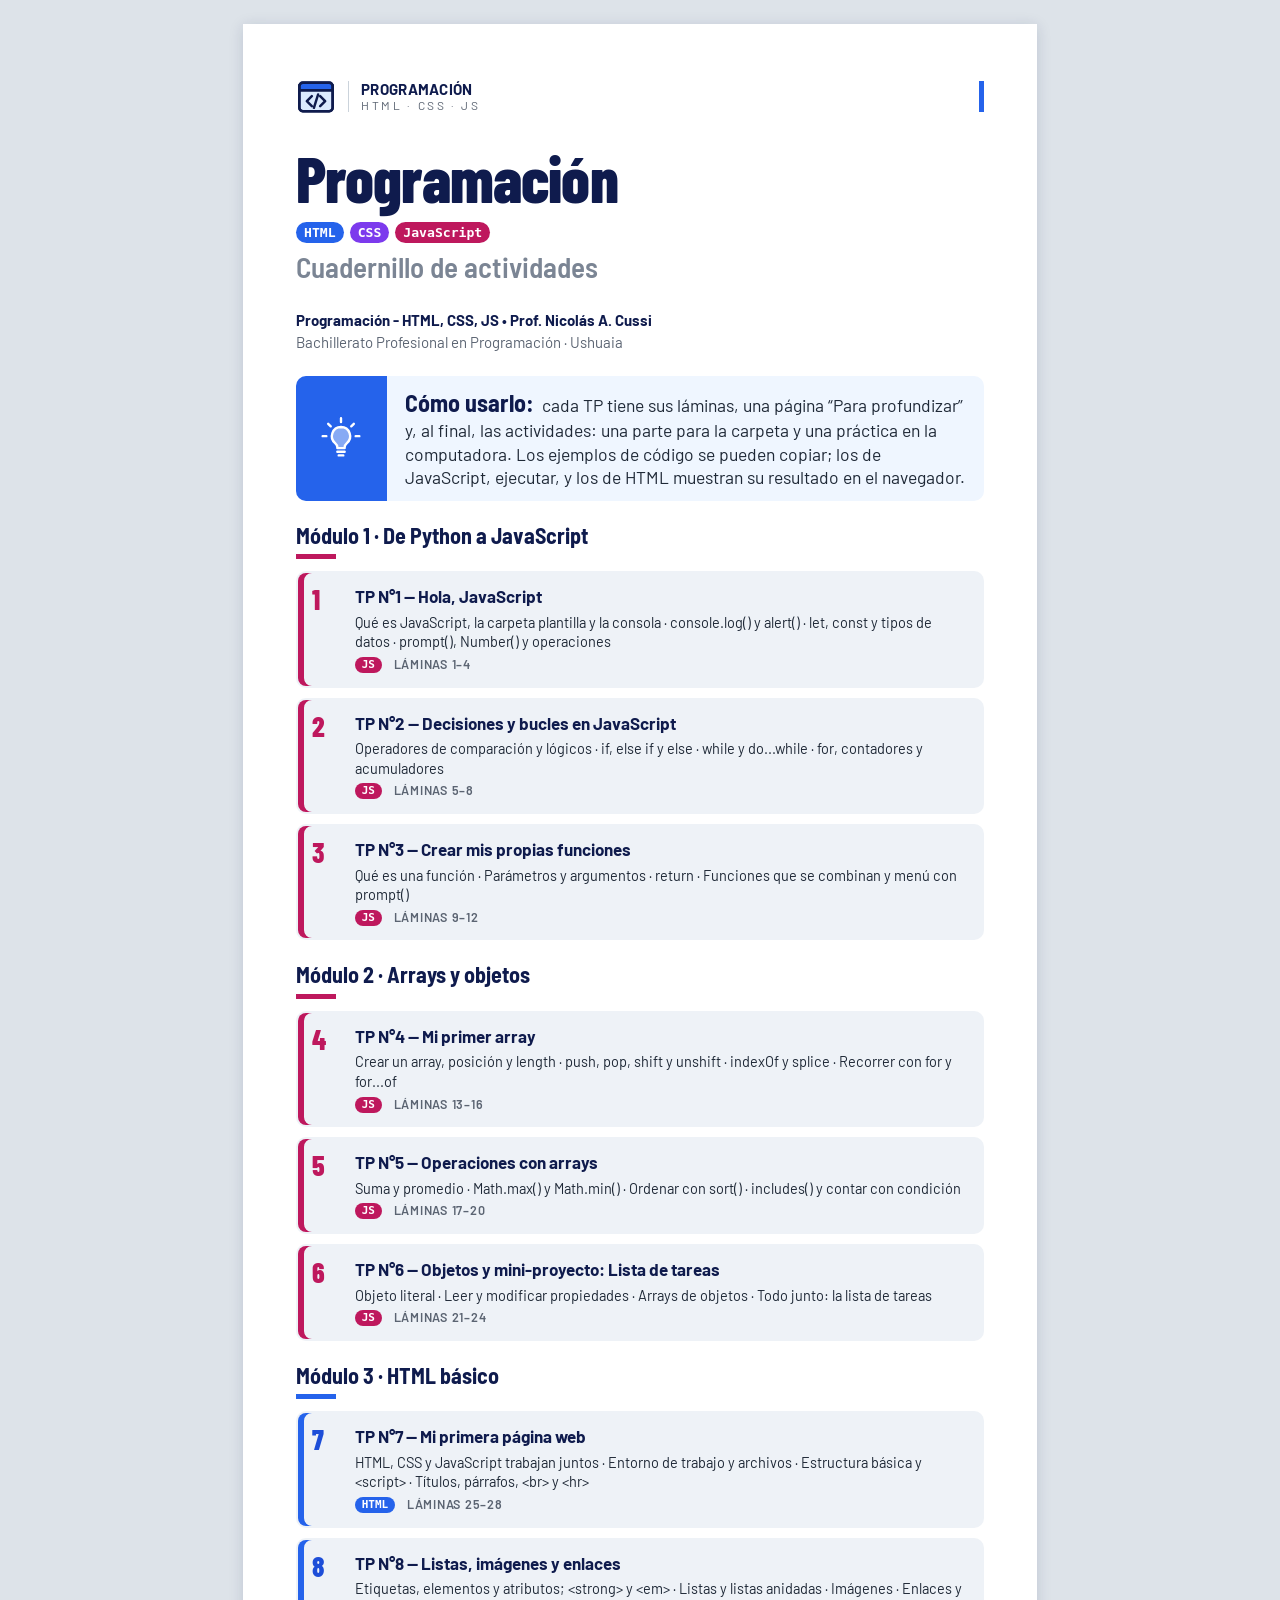
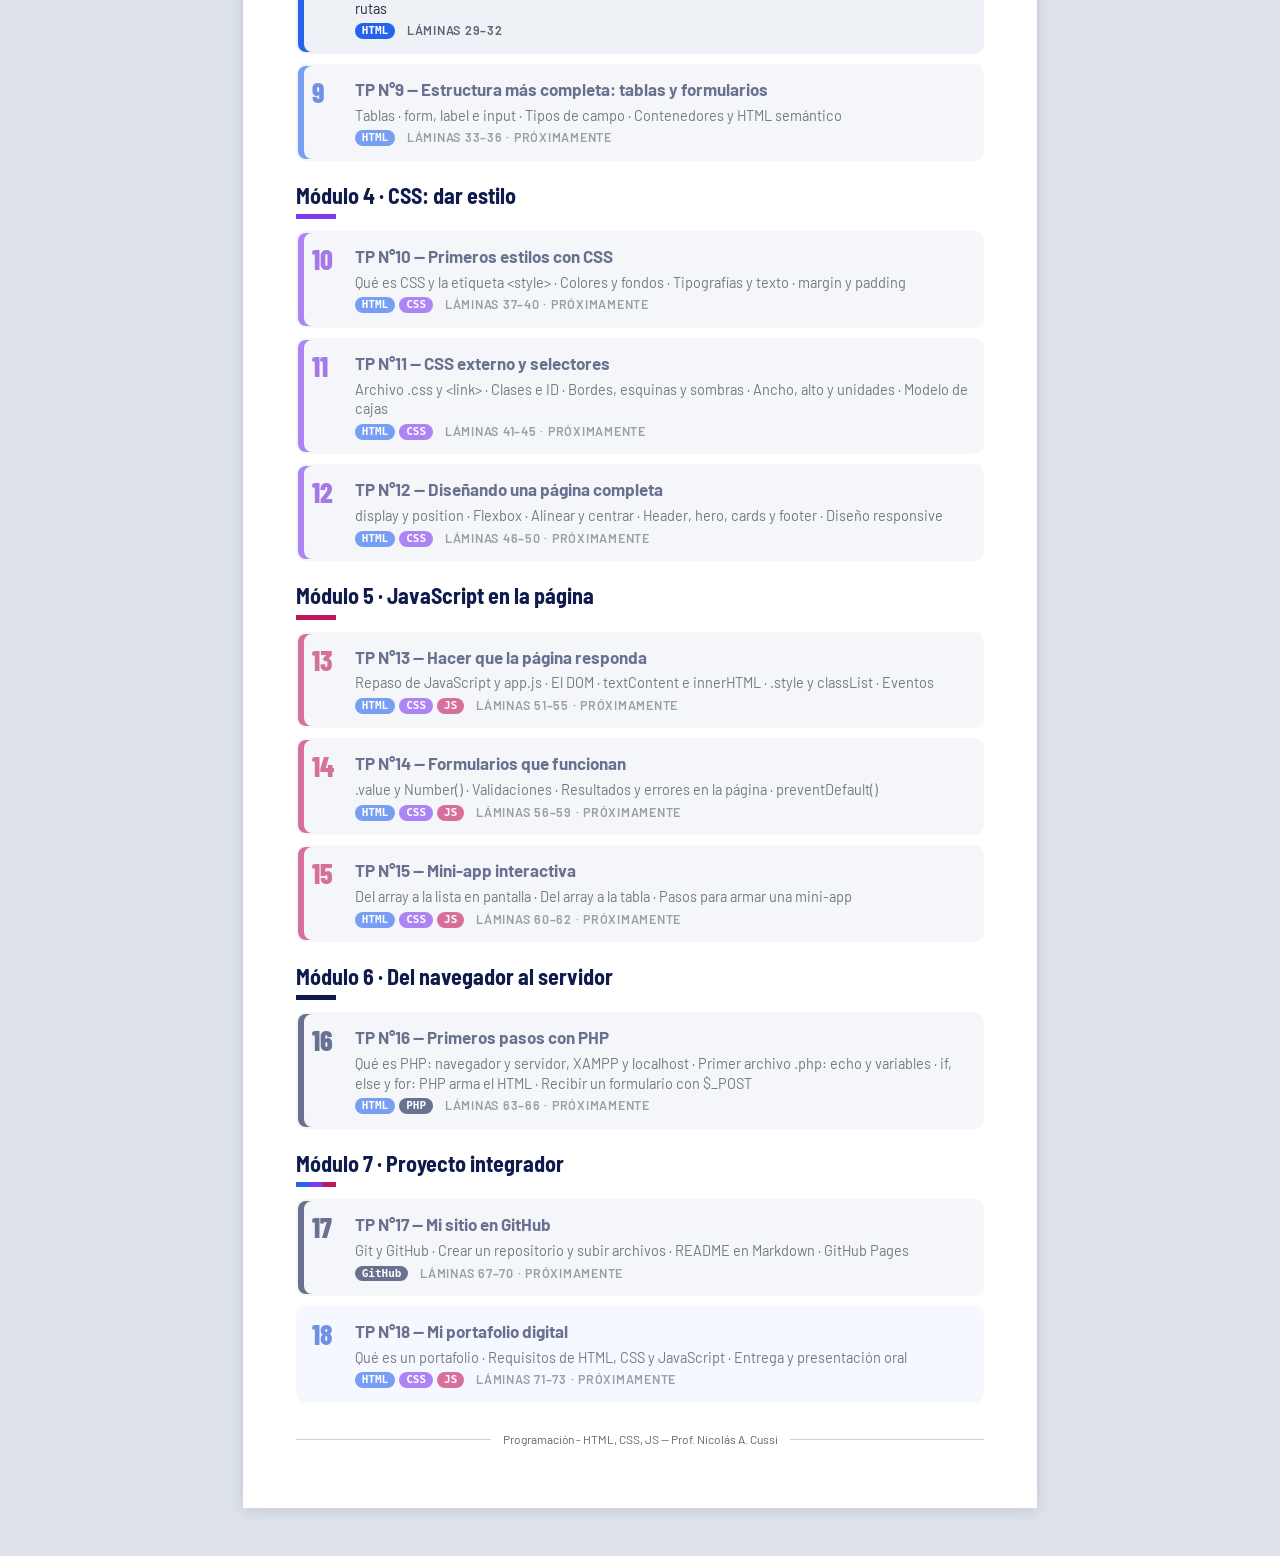
==== commit 076fe528: "TP8: Listas, imágenes y enlaces (láminas 29 a 32) - TP8 nuevo, con ilustración propia paisaje.svg pa" ====
--- a/index.html
+++ b/index.html
@@ -125,12 +125,12 @@
         </a>
       </li>
       <li>
-        <div class="tp tp--html tp--pronto">
+        <a class="tp tp--html" href="unidades/tp08.html">
           <span class="tp__num" aria-hidden="true">8</span>
           <span class="tp__titulo">TP N°8 — Listas, imágenes y enlaces</span>
-          <span class="tp__temas">Etiquetas, elementos y atributos · Listas y listas anidadas · Imágenes · Enlaces y rutas</span>
-          <span class="tp__meta"><span class="tp__tecs"><span class="etq etq--html">HTML</span></span> Láminas 29–32 · Próximamente</span>
-        </div>
+          <span class="tp__temas">Etiquetas, elementos y atributos; &lt;strong&gt; y &lt;em&gt; · Listas y listas anidadas · Imágenes · Enlaces y rutas</span>
+          <span class="tp__meta"><span class="tp__tecs"><span class="etq etq--html">HTML</span></span> Láminas 29–32 <span class="tp__visto" data-visto="8" hidden>· ✓ Visto</span></span>
+        </a>
       </li>
       <li>
         <div class="tp tp--html tp--pronto">
--- a/assets/css/estilos.css
+++ b/assets/css/estilos.css
@@ -734,6 +734,10 @@
 .operaciones b { font-family: var(--fuente-codigo); font-size: 28px; line-height: 1.1; color: var(--acento-numero); }
 .operaciones span { font-weight: 700; font-size: 15.5px; color: var(--tinta); }
 .operaciones p { font-size: 15px; }
+.operaciones--atr b, .operaciones--4 b { font-size: 24px; }   /* atributos y formatos de imagen */
+.operaciones--atr span { font-weight: 600; font-size: 15px; line-height: 1.25; }
+.operaciones--atr, .operaciones--4 { grid-template-columns: repeat(2, 1fr); }   /* en el celular, de a dos para que entre el código */
+.operaciones--4 p { line-height: 1.3; }
 
 /* Receta fija: código que se usa tal cual, sin explicar cómo funciona por dentro */
 .receta {
@@ -782,6 +786,8 @@
   padding: 6px 12px 7px; border-top: 1px solid var(--linea); background: var(--acento-suave); color: var(--tinta);
   font-size: 14.5px; line-height: 1.35;
 }
+.resultado__aviso { box-shadow: inset 4px 0 0 var(--acento); }   /* a dónde lleva el enlace que se tocó */
+.resultado__aviso:empty { display: none; }
 
 /* Las tres tecnologías: tarjeta con el color de cada una */
 .tecs { display: grid; gap: 10px; }
@@ -906,6 +912,8 @@
   .entrega__cols { grid-template-columns: 1fr 1fr; gap: 16px; }
   .operaciones { grid-template-columns: repeat(5, 1fr); }
   .operaciones--6 { grid-template-columns: repeat(6, 1fr); }
+  .operaciones--atr { grid-template-columns: repeat(5, 1fr); }
+  .operaciones--4 { grid-template-columns: repeat(4, 1fr); }
   .pasos2 { grid-template-columns: 1fr 1fr; }
   .pasos2 .paso {
     grid-template-columns: 56px 1fr; grid-template-areas: "ico tit" "ico txt";
@@ -1082,6 +1090,7 @@
   .tec .etq { font-size: 14px; }
   .tec p { font-size: 15px; line-height: 1.32; }
   .juntos .codigo pre, .ej--est .codigo pre { font-size: 13px; line-height: 1.4; }
+  .ej--chico .codigo pre { font-size: 12.5px; line-height: 1.35; padding-top: 6px; padding-bottom: 8px; }   /* láminas con dos ejemplos o código y nota en la misma columna */
   .ej--est .codigo pre { font-size: 12.5px; }
   .ej--est .esquema-nota li { font-size: 14.5px; line-height: 1.32; }
 }
@@ -1101,7 +1110,7 @@
   }
   html, body { background: var(--blanco); }
   * { -webkit-print-color-adjust: exact; print-color-adjust: exact; }
-  .barra, .saltar, .no-imprimir, .boton-cod, .descarga .boton { display: none !important; }
+  .barra, .saltar, .no-imprimir, .boton-cod, .descarga .boton, .resultado__aviso { display: none !important; }
   .laminas { padding: 0; }
   .lamina {
     height: 297mm; min-height: 0; margin: 0; box-shadow: none;
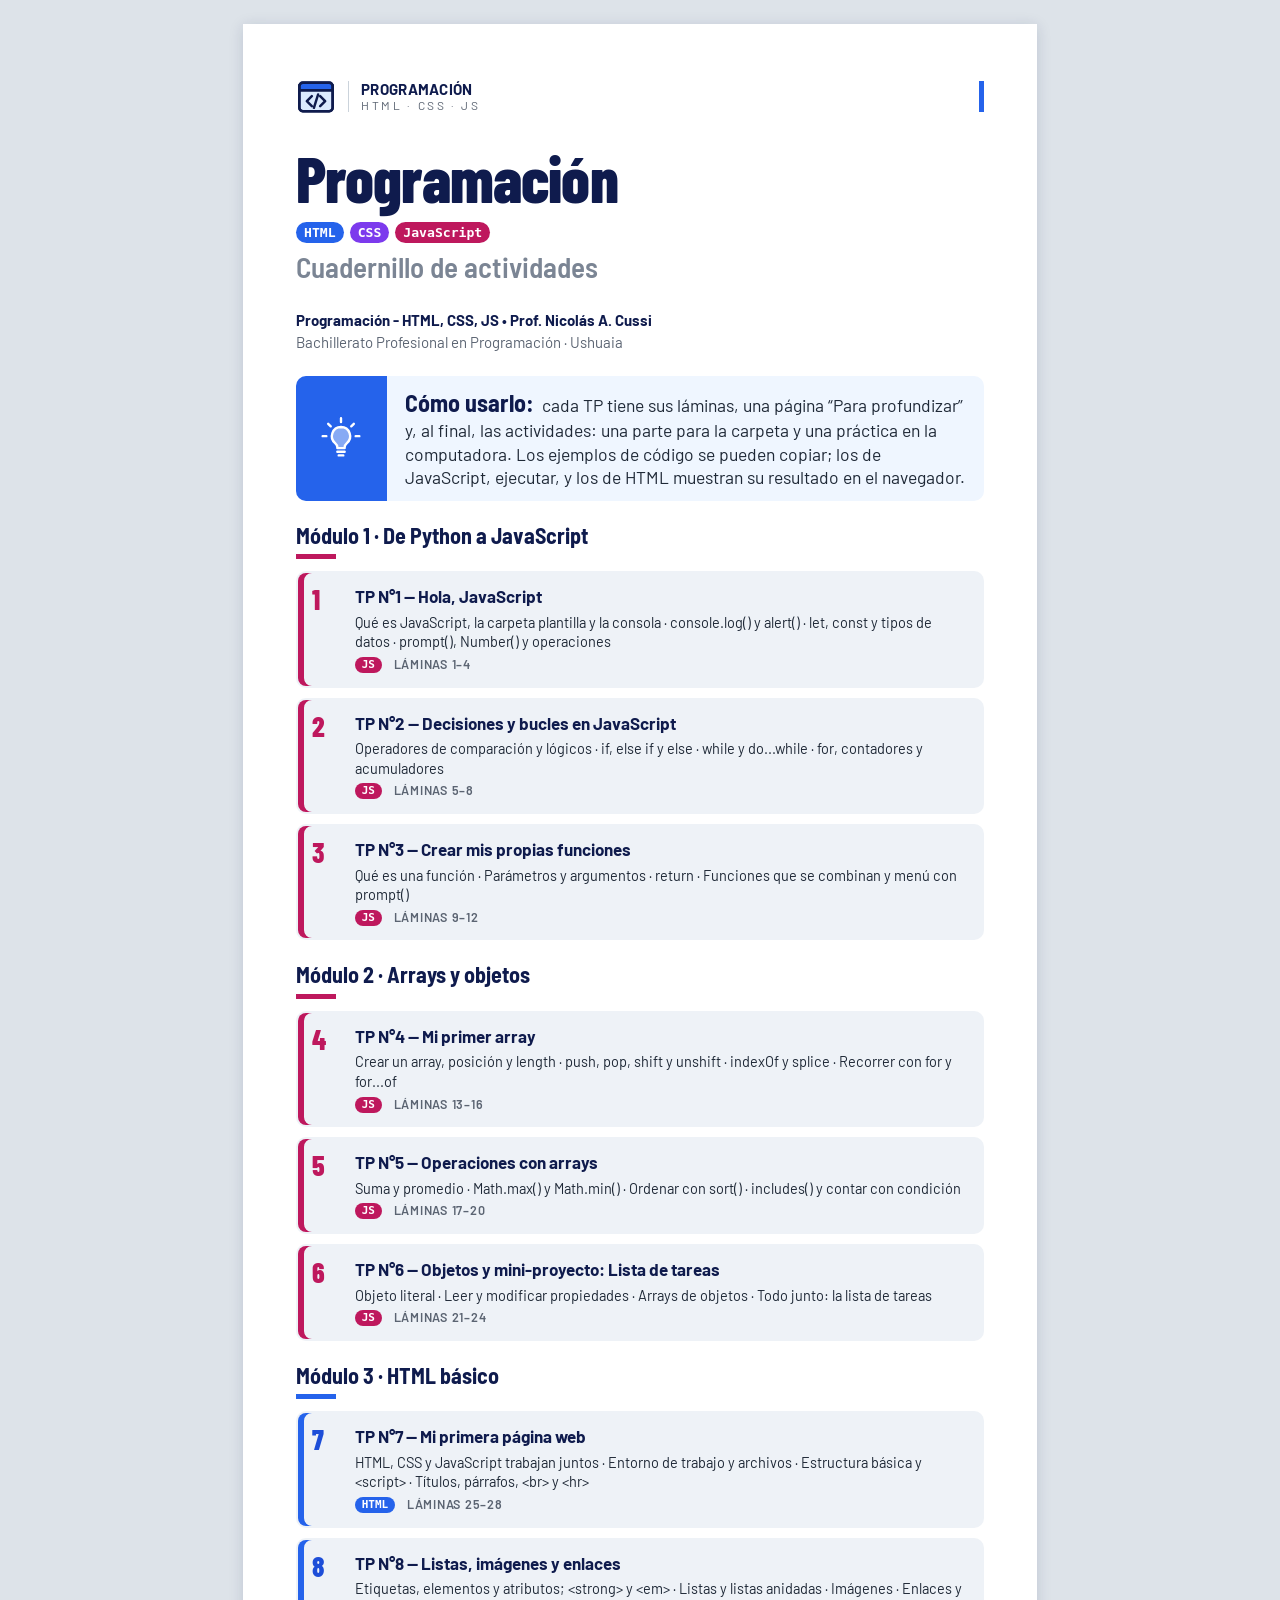
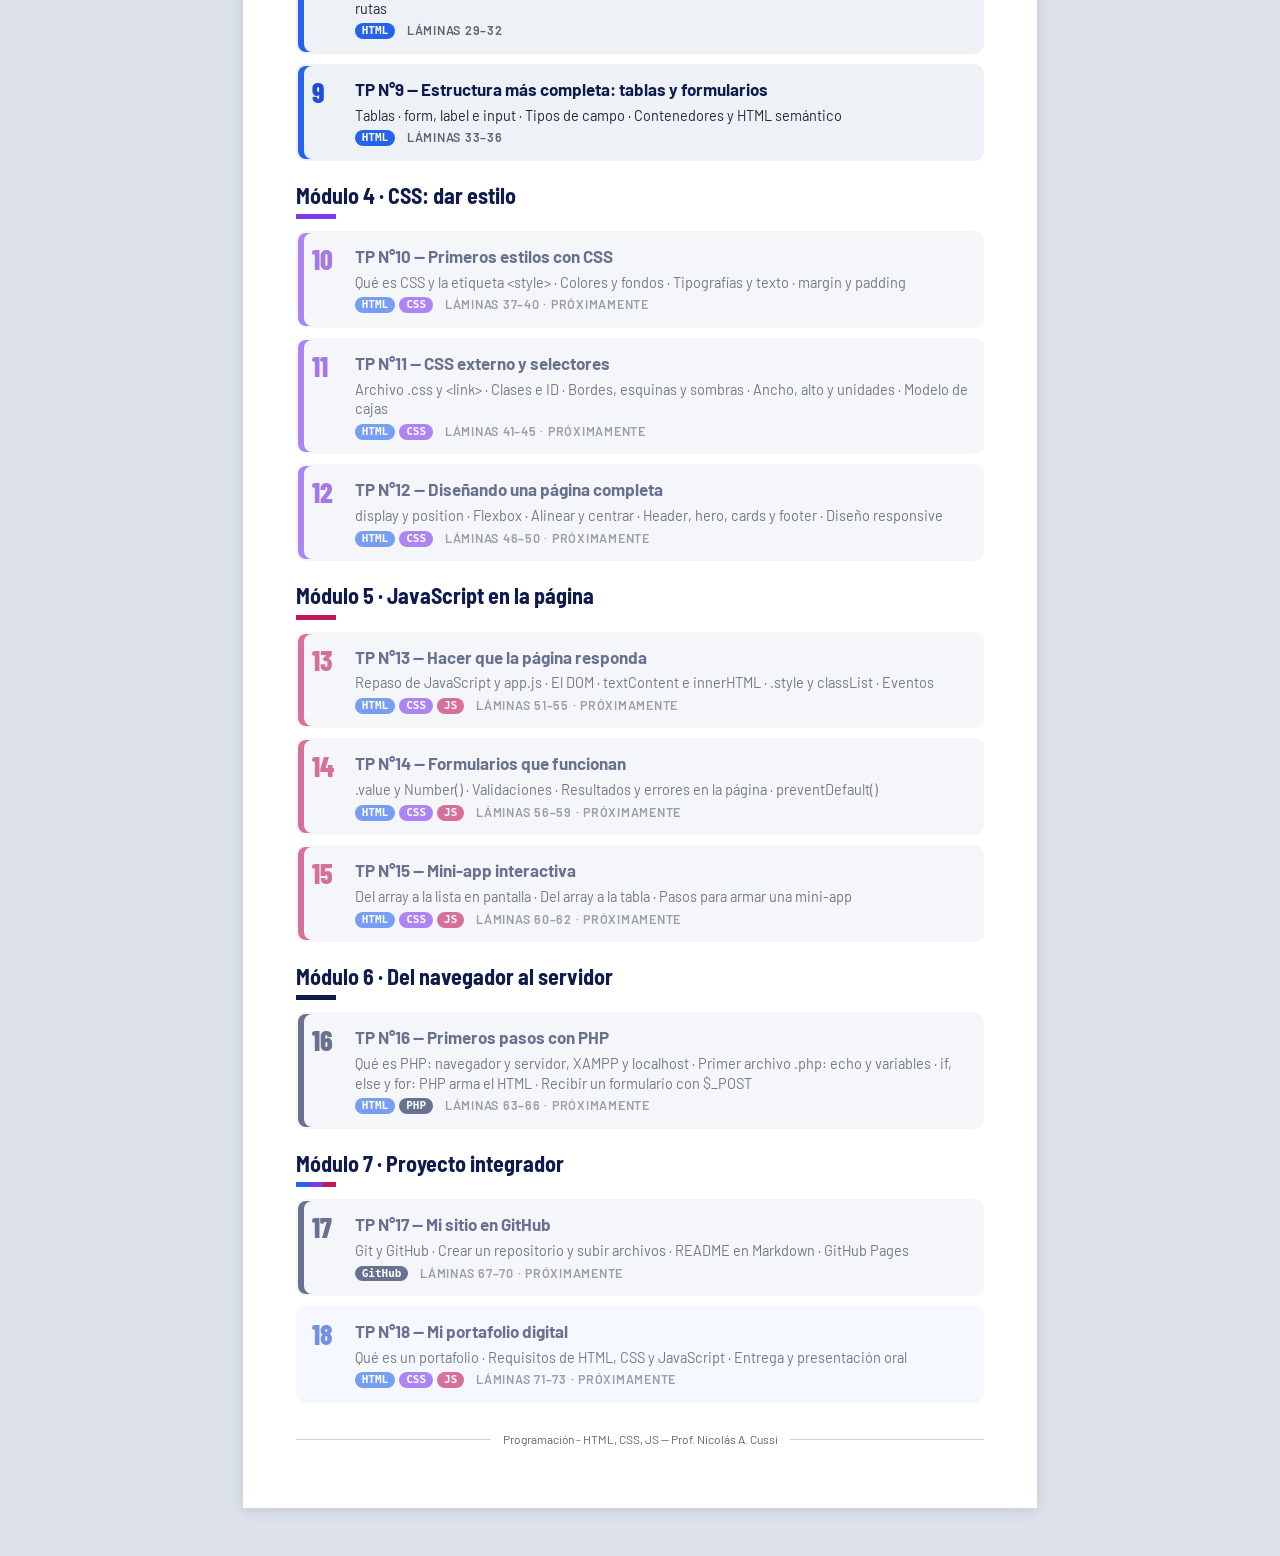
==== commit 57cb791e: "TP9: Estructura más completa: tablas y formularios (láminas 33 a 36) - TP9 nuevo: tablas, formulario" ====
--- a/index.html
+++ b/index.html
@@ -133,12 +133,12 @@
         </a>
       </li>
       <li>
-        <div class="tp tp--html tp--pronto">
+        <a class="tp tp--html" href="unidades/tp09.html">
           <span class="tp__num" aria-hidden="true">9</span>
           <span class="tp__titulo">TP N°9 — Estructura más completa: tablas y formularios</span>
           <span class="tp__temas">Tablas · form, label e input · Tipos de campo · Contenedores y HTML semántico</span>
-          <span class="tp__meta"><span class="tp__tecs"><span class="etq etq--html">HTML</span></span> Láminas 33–36 · Próximamente</span>
-        </div>
+          <span class="tp__meta"><span class="tp__tecs"><span class="etq etq--html">HTML</span></span> Láminas 33–36 <span class="tp__visto" data-visto="9" hidden>· ✓ Visto</span></span>
+        </a>
       </li>
     </ul>
   </section>
--- a/assets/css/estilos.css
+++ b/assets/css/estilos.css
@@ -738,6 +738,11 @@
 .operaciones--atr span { font-weight: 600; font-size: 15px; line-height: 1.25; }
 .operaciones--atr, .operaciones--4 { grid-template-columns: repeat(2, 1fr); }   /* en el celular, de a dos para que entre el código */
 .operaciones--4 p { line-height: 1.3; }
+.operaciones--tipos { grid-template-columns: repeat(2, 1fr); }   /* tipos de campo del input */
+.operaciones--tipos li { align-content: start; }
+.operaciones--tipos b { font-size: 22px; }
+.operaciones--tipos span { line-height: 1.2; }
+.operaciones--tipos p { line-height: 1.3; }
 
 /* Receta fija: código que se usa tal cual, sin explicar cómo funciona por dentro */
 .receta {
@@ -753,6 +758,13 @@
 
 /* Fragmento de HTML: aclara dónde va (por ejemplo, "dentro de <body>") */
 .codigo__donde { font-size: 12.5px; font-weight: 600; color: var(--consola-guia); white-space: nowrap; }
+
+/* Código con número de línea: los pone el CSS, así no se copian con el código */
+.codigo--lineas code { counter-reset: linea; }
+.codigo--lineas .ln::before {
+  counter-increment: linea; content: counter(linea);
+  display: inline-block; width: 2ch; margin-right: 1.2ch; text-align: right; color: var(--cod-com);
+}
 
 /* Resultado en el navegador: el iframe muestra el resultado real del código (lo arma ejemplos.js).
    El marco lleva color; el contenido del iframe no se toca. */
@@ -914,6 +926,7 @@
   .operaciones--6 { grid-template-columns: repeat(6, 1fr); }
   .operaciones--atr { grid-template-columns: repeat(5, 1fr); }
   .operaciones--4 { grid-template-columns: repeat(4, 1fr); }
+  .operaciones--tipos { grid-template-columns: repeat(3, 1fr); }
   .pasos2 { grid-template-columns: 1fr 1fr; }
   .pasos2 .paso {
     grid-template-columns: 56px 1fr; grid-template-areas: "ico tit" "ico txt";
@@ -1093,6 +1106,13 @@
   .ej--chico .codigo pre { font-size: 12.5px; line-height: 1.35; padding-top: 6px; padding-bottom: 8px; }   /* láminas con dos ejemplos o código y nota en la misma columna */
   .ej--est .codigo pre { font-size: 12.5px; }
   .ej--est .esquema-nota li { font-size: 14.5px; line-height: 1.32; }
+  .ej--largo .codigo pre { font-size: 12px; line-height: 1.3; }   /* código de más de 20 líneas */
+  .acts--calor { grid-template-columns: minmax(0, 1.3fr) minmax(0, 1fr); align-items: start; }   /* entrada en calor + práctica */
+  .acts--calor .codigo pre { font-size: 12px; line-height: 1.35; }
+  .operaciones--tipos { grid-template-columns: repeat(6, 1fr); }   /* los seis tipos de campo en una fila */
+  .operaciones--tipos b { font-size: 19px; }
+  .operaciones--tipos span { font-size: 14.5px; }
+  .operaciones--tipos p { font-size: 14px; }
 }
 
 /* ==========================================================
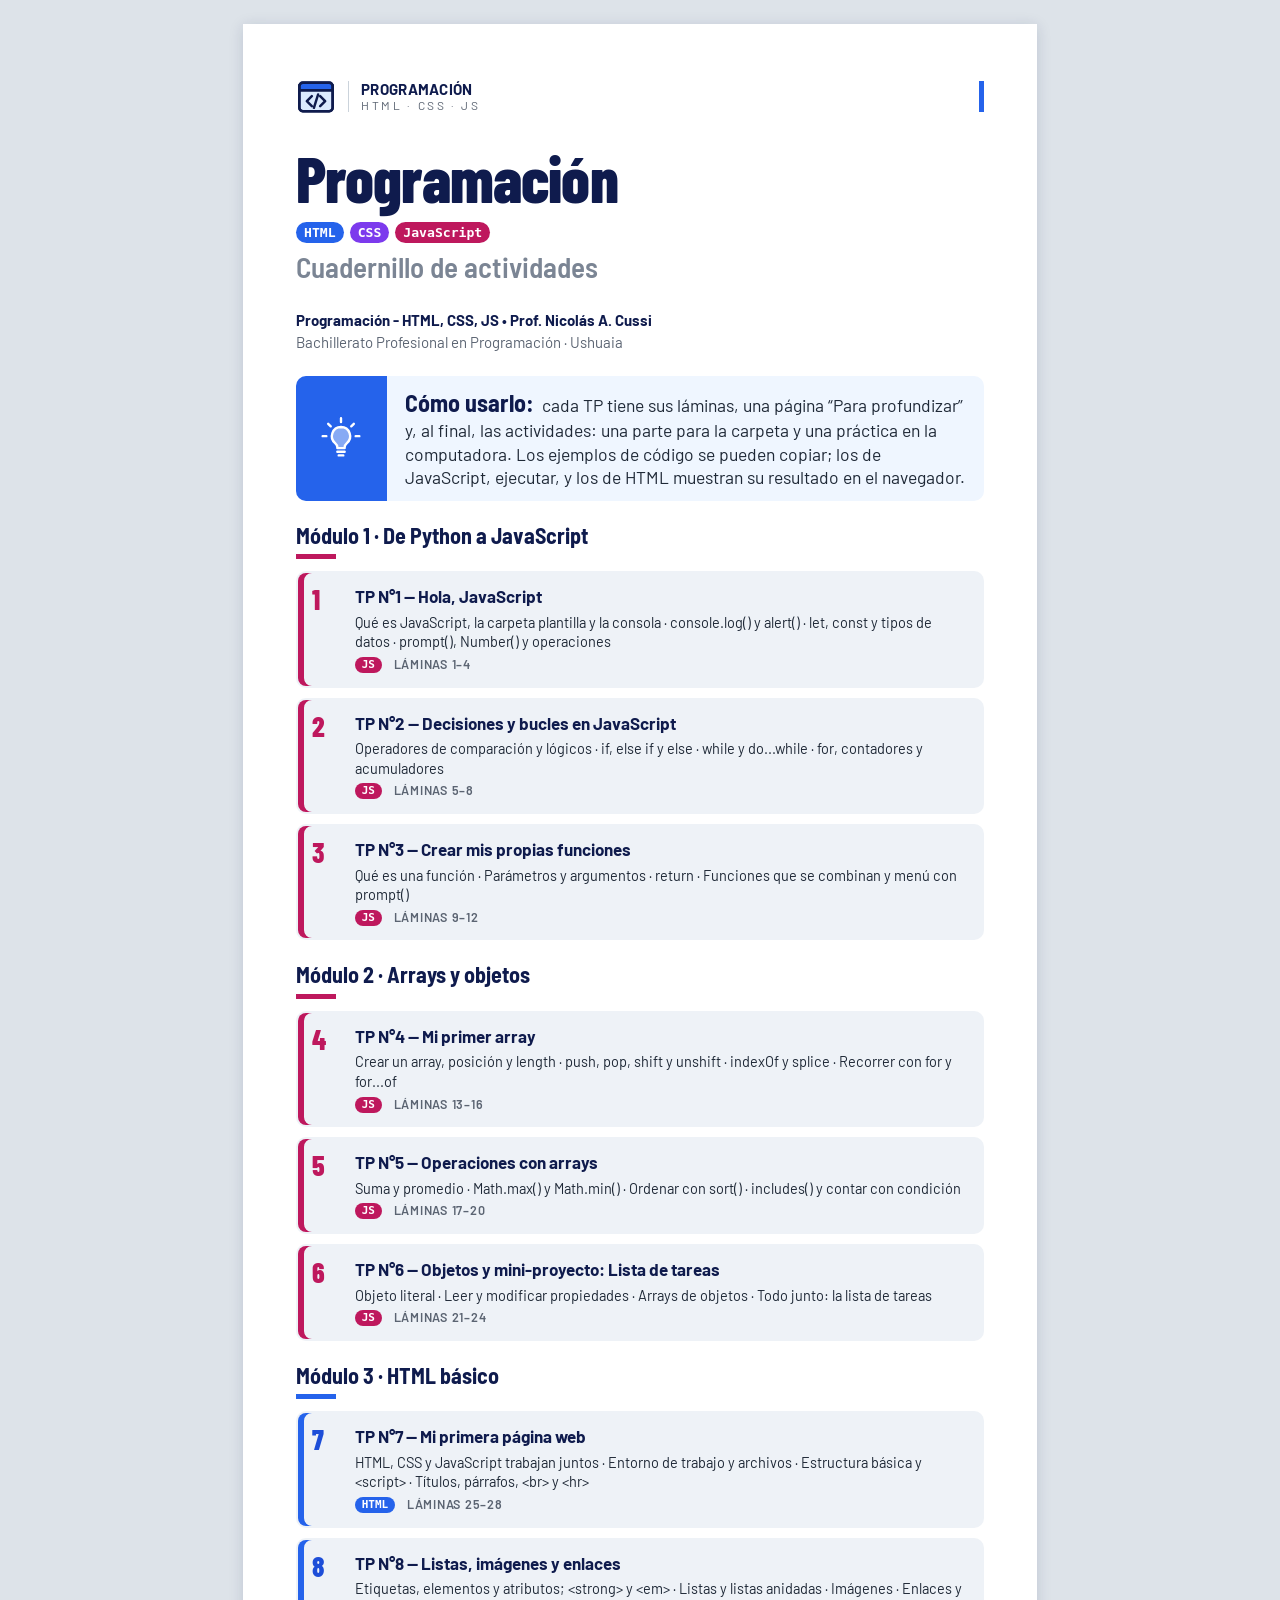
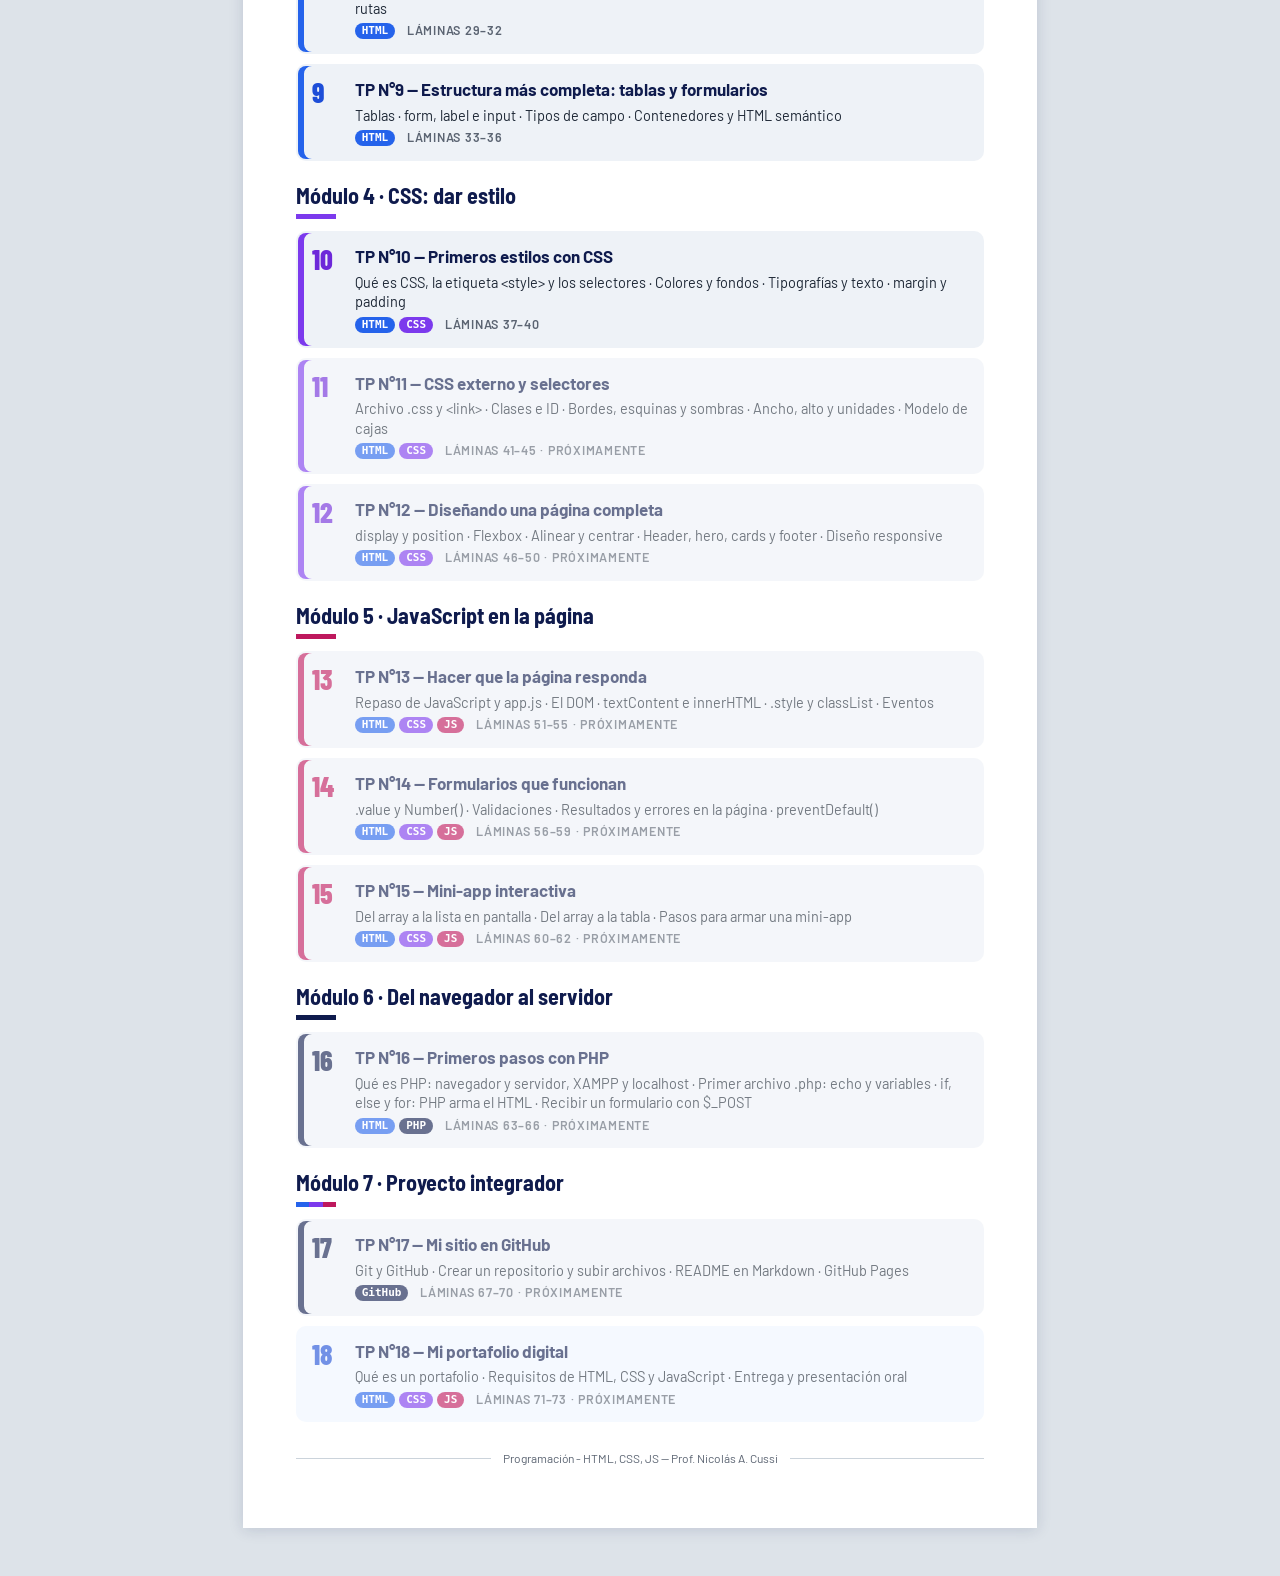
==== commit abdbaa34: "TP10: Primeros estilos con CSS (láminas 37 a 40) - TP10 nuevo: qué es CSS, la regla, la etiqueta sty" ====
--- a/index.html
+++ b/index.html
@@ -147,12 +147,12 @@
     <h2 class="subtitulo" id="b4">Módulo 4 · CSS: dar estilo</h2>
     <ul class="lista-tp">
       <li>
-        <div class="tp tp--css tp--pronto">
+        <a class="tp tp--css" href="unidades/tp10.html">
           <span class="tp__num" aria-hidden="true">10</span>
           <span class="tp__titulo">TP N°10 — Primeros estilos con CSS</span>
-          <span class="tp__temas">Qué es CSS y la etiqueta &lt;style&gt; · Colores y fondos · Tipografías y texto · margin y padding</span>
-          <span class="tp__meta"><span class="tp__tecs"><span class="etq etq--html">HTML</span> <span class="etq etq--css">CSS</span></span> Láminas 37–40 · Próximamente</span>
-        </div>
+          <span class="tp__temas">Qué es CSS, la etiqueta &lt;style&gt; y los selectores · Colores y fondos · Tipografías y texto · margin y padding</span>
+          <span class="tp__meta"><span class="tp__tecs"><span class="etq etq--html">HTML</span> <span class="etq etq--css">CSS</span></span> Láminas 37–40 <span class="tp__visto" data-visto="10" hidden>· ✓ Visto</span></span>
+        </a>
       </li>
       <li>
         <div class="tp tp--css tp--pronto">
--- a/assets/css/estilos.css
+++ b/assets/css/estilos.css
@@ -437,6 +437,10 @@
 .esquema-nota { background: var(--acento-suave); border-radius: var(--radio); padding: 10px 14px; }
 .esquema-nota h3 { font-family: var(--fuente-titulo); font-weight: 700; font-size: 18px; line-height: 1.15; color: var(--tinta); margin-bottom: 6px; }
 .esquema-nota li { font-size: 15.5px; line-height: 1.35; }
+.esquema-nota__p--sep { margin-top: 6px; }
+.esquema__lista li { font-size: 15.5px; line-height: 1.35; }   /* lista que explica el esquema de arriba */
+.esquema-par--igual { align-items: stretch; }   /* dos recuadros del mismo alto */
+.comparar__cod { margin-top: 6px; }
 
 /* Lista numerada con círculos */
 .puntos { display: grid; gap: 6px; }
@@ -743,6 +747,29 @@
 .operaciones--tipos b { font-size: 22px; }
 .operaciones--tipos span { line-height: 1.2; }
 .operaciones--tipos p { line-height: 1.3; }
+.operaciones--css { grid-template-columns: repeat(2, 1fr); }   /* propiedades de CSS: nombre, qué hace y un ejemplo */
+.operaciones--css li { align-content: start; }
+.operaciones--css b { font-size: 19px; color: var(--css-texto); }
+.operaciones--css p { line-height: 1.3; }
+.operaciones--css code { white-space: normal; }   /* el ejemplo puede bajar de renglón en columnas angostas */
+
+/* Formatos de color: cada valor con una muestra de su color real.
+   El color de la muestra va en style="--muestra: …", con el mismo valor del código: es el contenido del ejemplo, no la paleta */
+.colores { display: grid; gap: 3px; }
+.colores li {   /* en pantallas angostas, el código va debajo del nombre */
+  display: grid; grid-template-columns: 26px minmax(0, 1fr); grid-template-areas: "m nom" "m cod";
+  align-items: center; justify-items: start; gap: 2px 10px;
+  background: var(--blanco); border-radius: 8px; padding: 2px 10px 2px 2px;
+}
+.colores b { grid-area: nom; font-size: 15.5px; line-height: 1.25; color: var(--tinta); }
+.colores code { grid-area: cod; }
+.muestra {
+  grid-area: m; align-self: stretch; justify-self: stretch; min-height: 22px; border-radius: 5px;
+  background: var(--muestra); box-shadow: inset 0 0 0 1px rgba(15, 27, 77, .18);
+}
+
+/* Código largo dentro del texto: puede bajar de renglón para no ensanchar la página en el celular */
+code.cod-larga { white-space: normal; }
 
 /* Receta fija: código que se usa tal cual, sin explicar cómo funciona por dentro */
 .receta {
@@ -927,6 +954,7 @@
   .operaciones--atr { grid-template-columns: repeat(5, 1fr); }
   .operaciones--4 { grid-template-columns: repeat(4, 1fr); }
   .operaciones--tipos { grid-template-columns: repeat(3, 1fr); }
+  .operaciones--css { grid-template-columns: repeat(3, 1fr); }
   .pasos2 { grid-template-columns: 1fr 1fr; }
   .pasos2 .paso {
     grid-template-columns: 56px 1fr; grid-template-areas: "ico tit" "ico txt";
@@ -1113,6 +1141,7 @@
   .operaciones--tipos b { font-size: 19px; }
   .operaciones--tipos span { font-size: 14.5px; }
   .operaciones--tipos p { font-size: 14px; }
+  .colores li { grid-template-columns: 26px minmax(0, 1fr) auto; grid-template-areas: "m nom cod"; }   /* en la hoja A4, una fila por formato */
 }
 
 /* ==========================================================
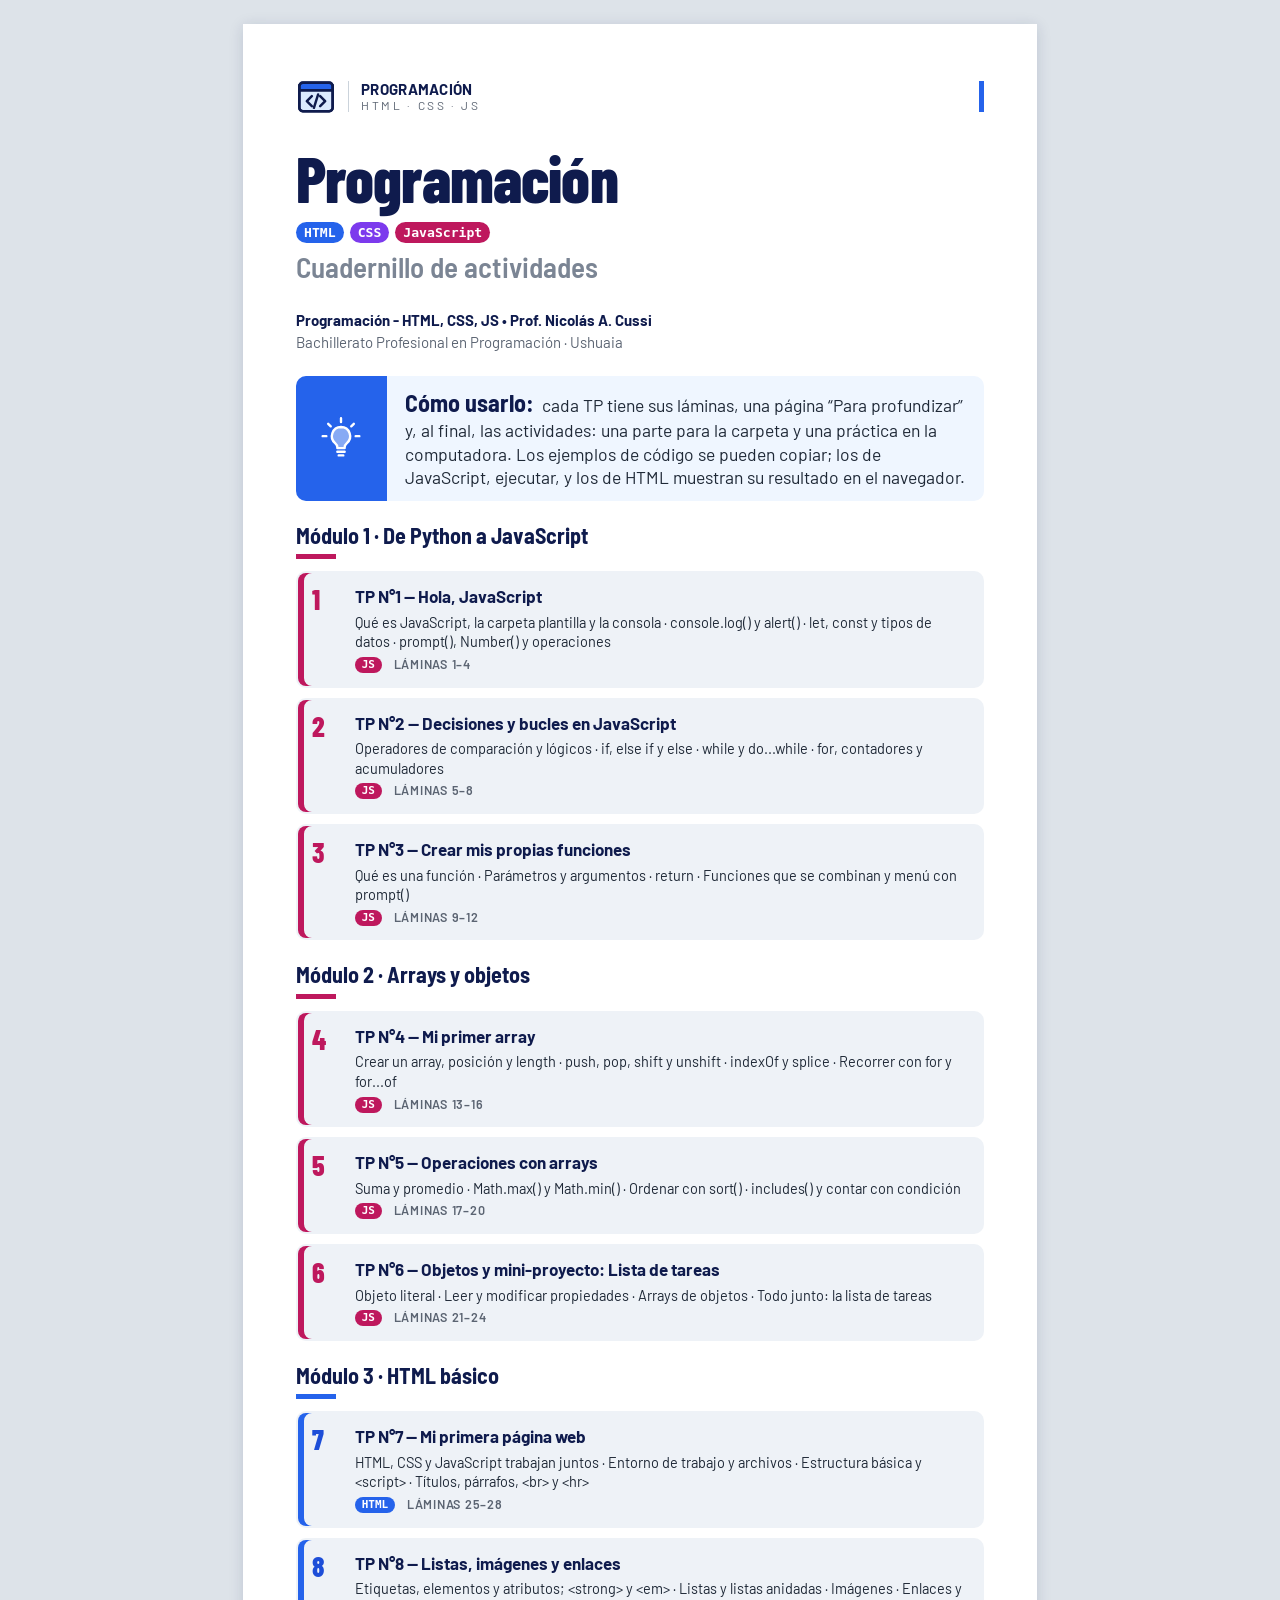
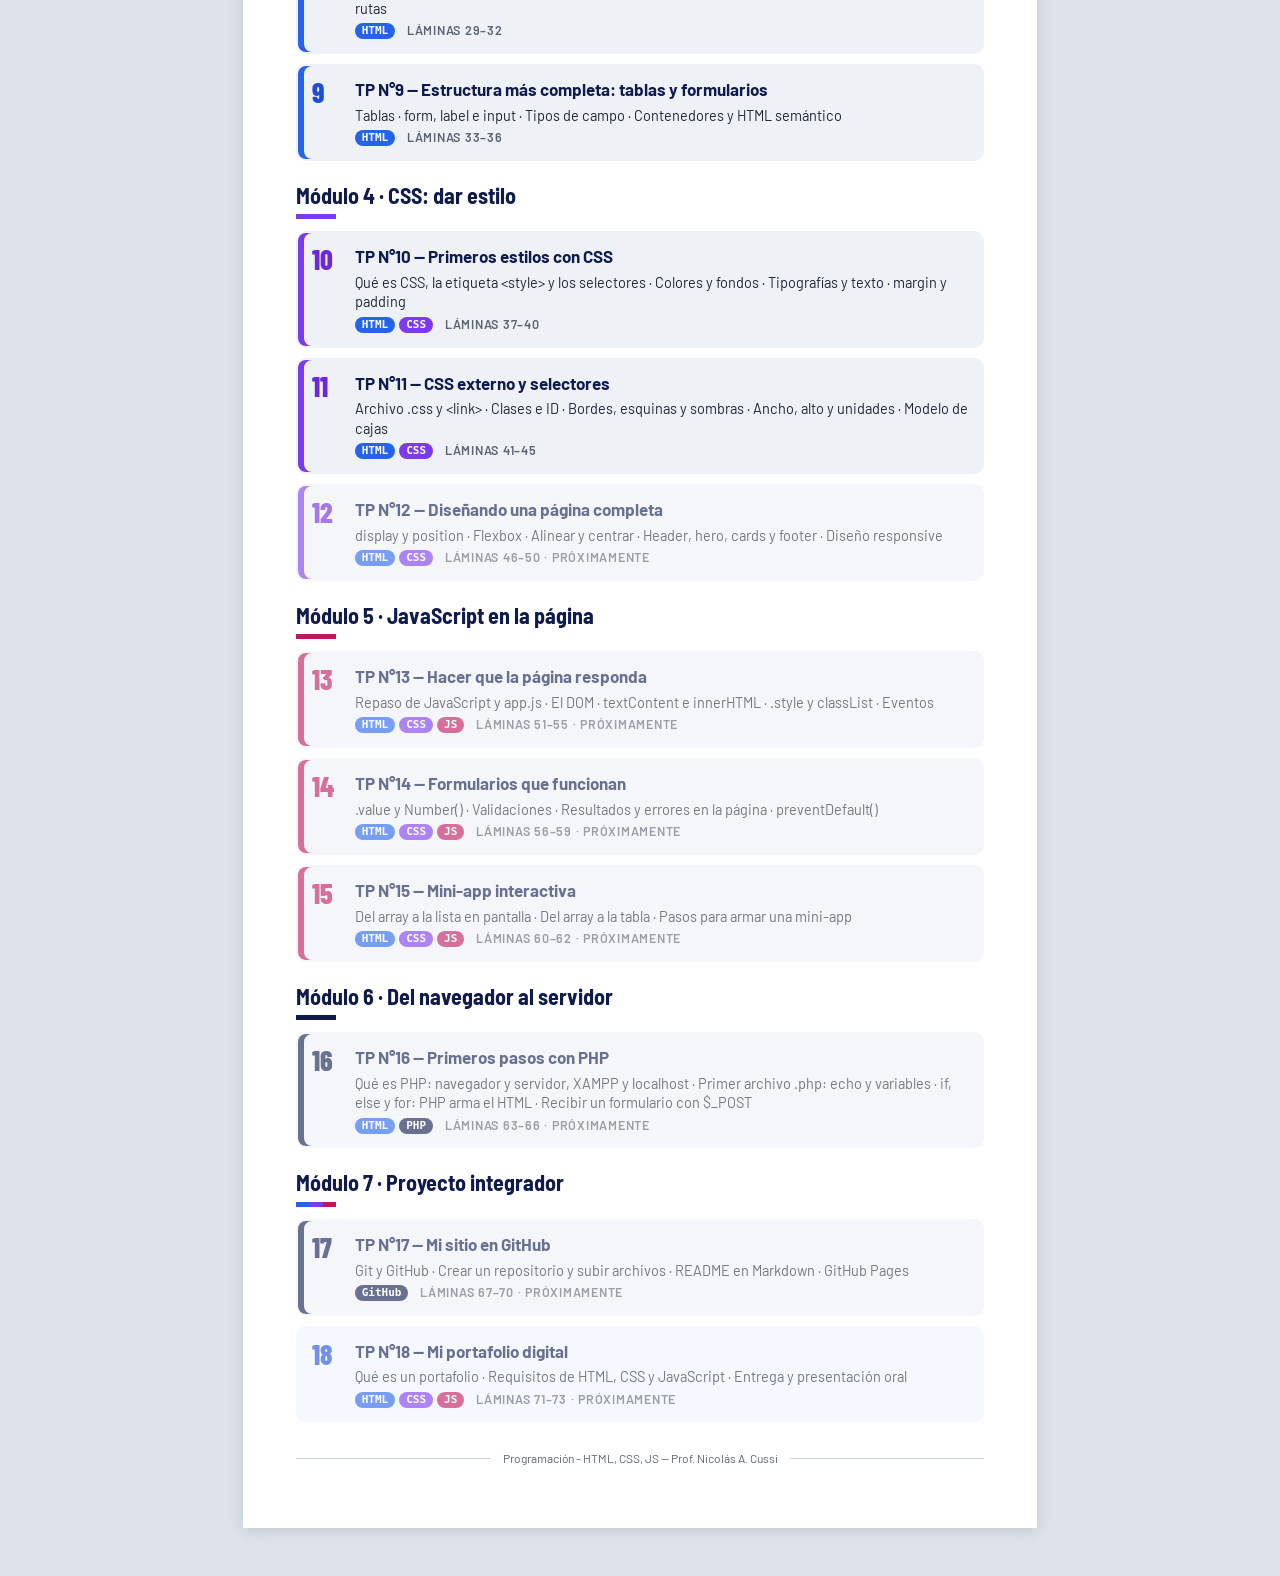
==== commit affbca0f: "TP11: CSS externo y selectores (láminas 41 a 45) - TP11 nuevo: el archivo .css aparte y la etiqueta " ====
--- a/index.html
+++ b/index.html
@@ -155,12 +155,12 @@
         </a>
       </li>
       <li>
-        <div class="tp tp--css tp--pronto">
+        <a class="tp tp--css" href="unidades/tp11.html">
           <span class="tp__num" aria-hidden="true">11</span>
           <span class="tp__titulo">TP N°11 — CSS externo y selectores</span>
           <span class="tp__temas">Archivo .css y &lt;link&gt; · Clases e ID · Bordes, esquinas y sombras · Ancho, alto y unidades · Modelo de cajas</span>
-          <span class="tp__meta"><span class="tp__tecs"><span class="etq etq--html">HTML</span> <span class="etq etq--css">CSS</span></span> Láminas 41–45 · Próximamente</span>
-        </div>
+          <span class="tp__meta"><span class="tp__tecs"><span class="etq etq--html">HTML</span> <span class="etq etq--css">CSS</span></span> Láminas 41–45 <span class="tp__visto" data-visto="11" hidden>· ✓ Visto</span></span>
+        </a>
       </li>
       <li>
         <div class="tp tp--css tp--pronto">
--- a/assets/css/estilos.css
+++ b/assets/css/estilos.css
@@ -752,6 +752,7 @@
 .operaciones--css b { font-size: 19px; color: var(--css-texto); }
 .operaciones--css p { line-height: 1.3; }
 .operaciones--css code { white-space: normal; }   /* el ejemplo puede bajar de renglón en columnas angostas */
+.operaciones--css p code { white-space: nowrap; }   /* un nombre de propiedad dentro del texto no se corta */
 
 /* Formatos de color: cada valor con una muestra de su color real.
    El color de la muestra va en style="--muestra: …", con el mismo valor del código: es el contenido del ejemplo, no la paleta */
@@ -941,7 +942,8 @@
   .ejemplo { grid-template-columns: auto auto 1fr; }
   .ejemplo p { grid-column: auto; padding-left: 12px; border-left: 2px solid var(--panel-linea); }
   .ej { grid-template-columns: minmax(0, 1.45fr) minmax(0, 1fr); }
-  .ej--pf, .ej--apilado { grid-template-columns: minmax(0, 1fr); }   /* apilado: la salida (objetos) necesita todo el ancho */
+  .ej--pf, .ej--apilado, .ej--res-ancho { grid-template-columns: minmax(0, 1fr); }   /* apilado: la salida (objetos) necesita todo el ancho */
+  .ej--marco { grid-template-columns: minmax(0, 1fr); }   /* resultado de una caja con width fijo: en tablet, solo en su fila */
   .ej--ancho { grid-template-columns: minmax(0, 2fr) minmax(0, 1fr); }   /* código con líneas largas y salida corta */
   .esquema-par { grid-template-columns: minmax(0, 1fr) minmax(0, 1.1fr); gap: 14px; }
   .error-controlado__cols { grid-template-columns: minmax(0, 1fr) minmax(0, 1fr); }
@@ -955,6 +957,7 @@
   .operaciones--4 { grid-template-columns: repeat(4, 1fr); }
   .operaciones--tipos { grid-template-columns: repeat(3, 1fr); }
   .operaciones--css { grid-template-columns: repeat(3, 1fr); }
+  .operaciones--css.operaciones--4 { grid-template-columns: repeat(4, 1fr); }   /* cuatro propiedades de CSS en una fila */
   .pasos2 { grid-template-columns: 1fr 1fr; }
   .pasos2 .paso {
     grid-template-columns: 56px 1fr; grid-template-areas: "ico tit" "ico txt";
@@ -1137,6 +1140,12 @@
   .ej--largo .codigo pre { font-size: 12px; line-height: 1.3; }   /* código de más de 20 líneas */
   .acts--calor { grid-template-columns: minmax(0, 1.3fr) minmax(0, 1fr); align-items: start; }   /* entrada en calor + práctica */
   .acts--calor .codigo pre { font-size: 12px; line-height: 1.35; }
+  .ej--res-ancho { grid-template-columns: minmax(0, 1fr) minmax(0, 1.65fr); align-items: start; }   /* código angosto + resultado de una caja con width fijo, que necesita más ancho */
+  .ej--res-ancho .codigo pre { padding-left: 10px; padding-right: 10px; }
+  .ej--res-ancho .esquema-nota li { font-size: 14.5px; line-height: 1.32; }
+  .ej--marco { grid-template-columns: minmax(0, 1.2fr) minmax(0, 1fr); }
+  .ej--est .esquema-nota__p { font-size: 14.5px; line-height: 1.32; }
+  .acts--2col .act--ancho { grid-column: 1 / -1; }   /* el último punto, si queda solo, ocupa las dos columnas */
   .operaciones--tipos { grid-template-columns: repeat(6, 1fr); }   /* los seis tipos de campo en una fila */
   .operaciones--tipos b { font-size: 19px; }
   .operaciones--tipos span { font-size: 14.5px; }
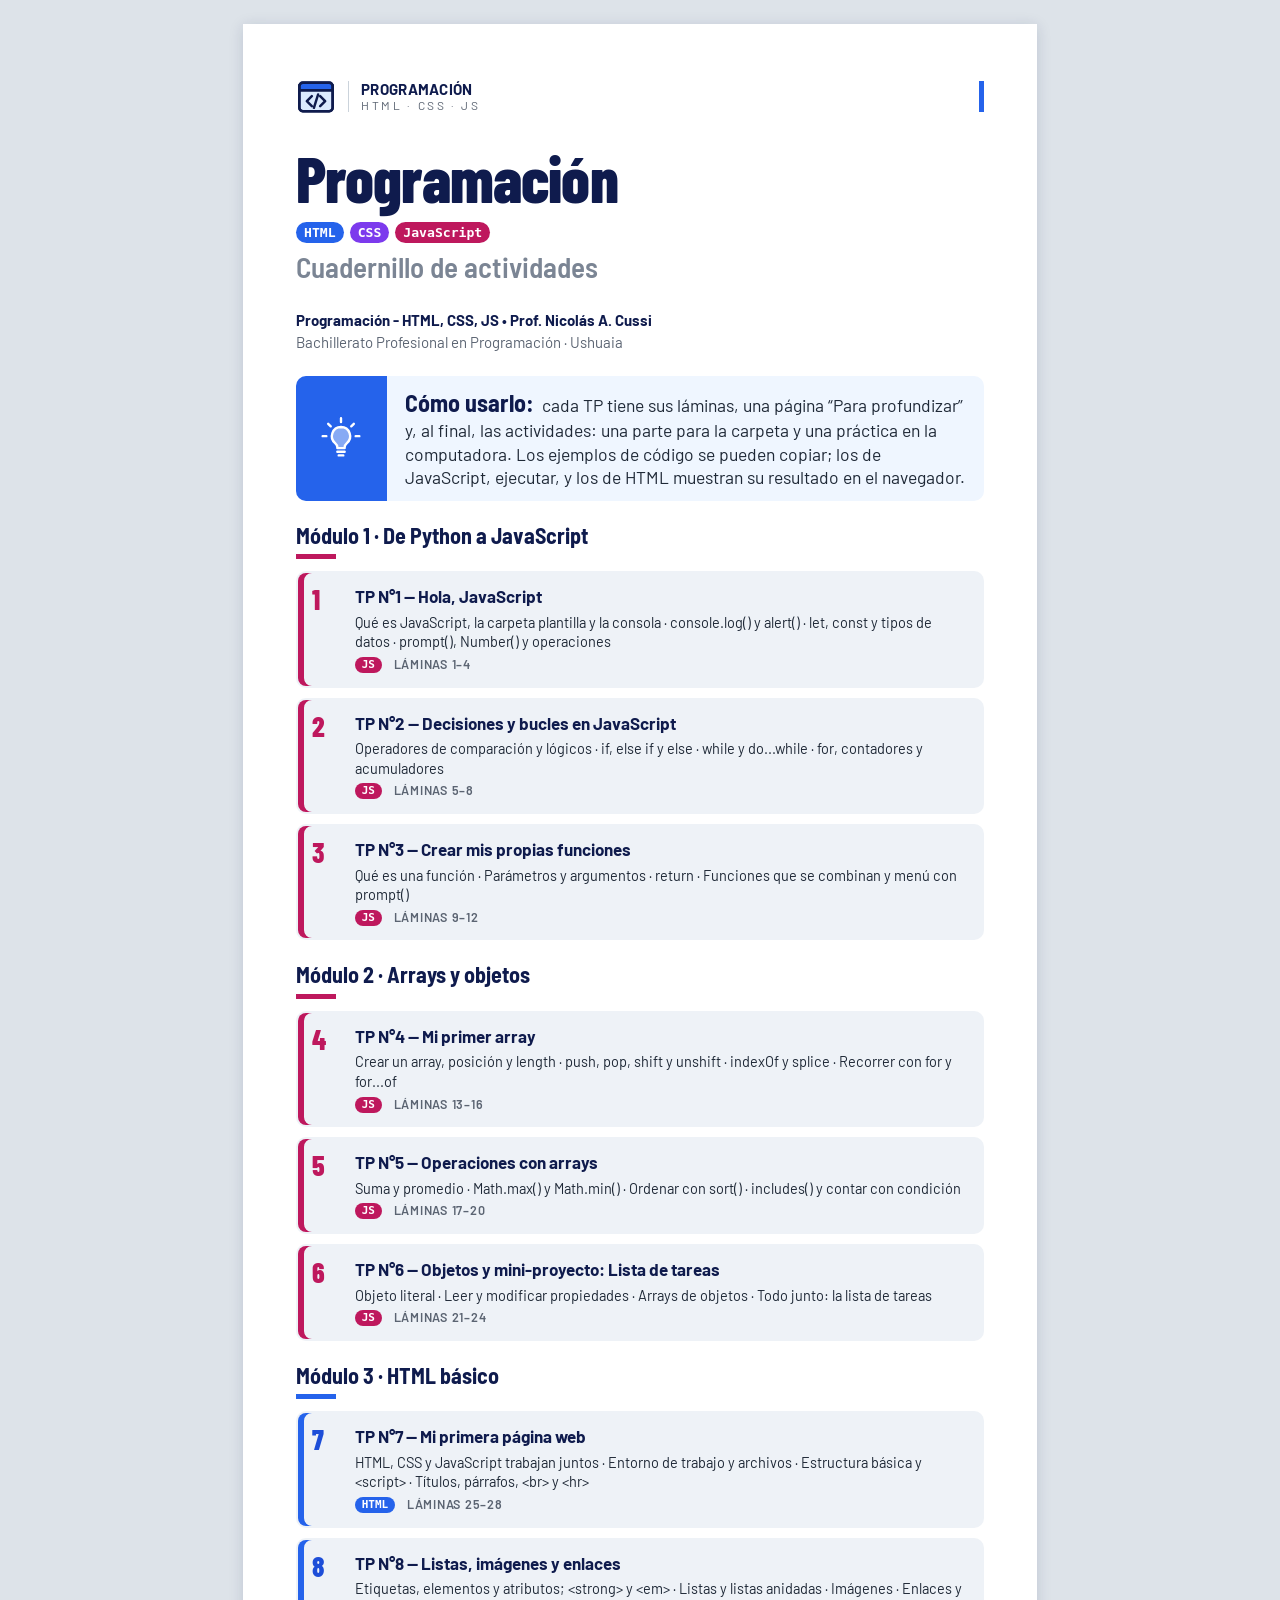
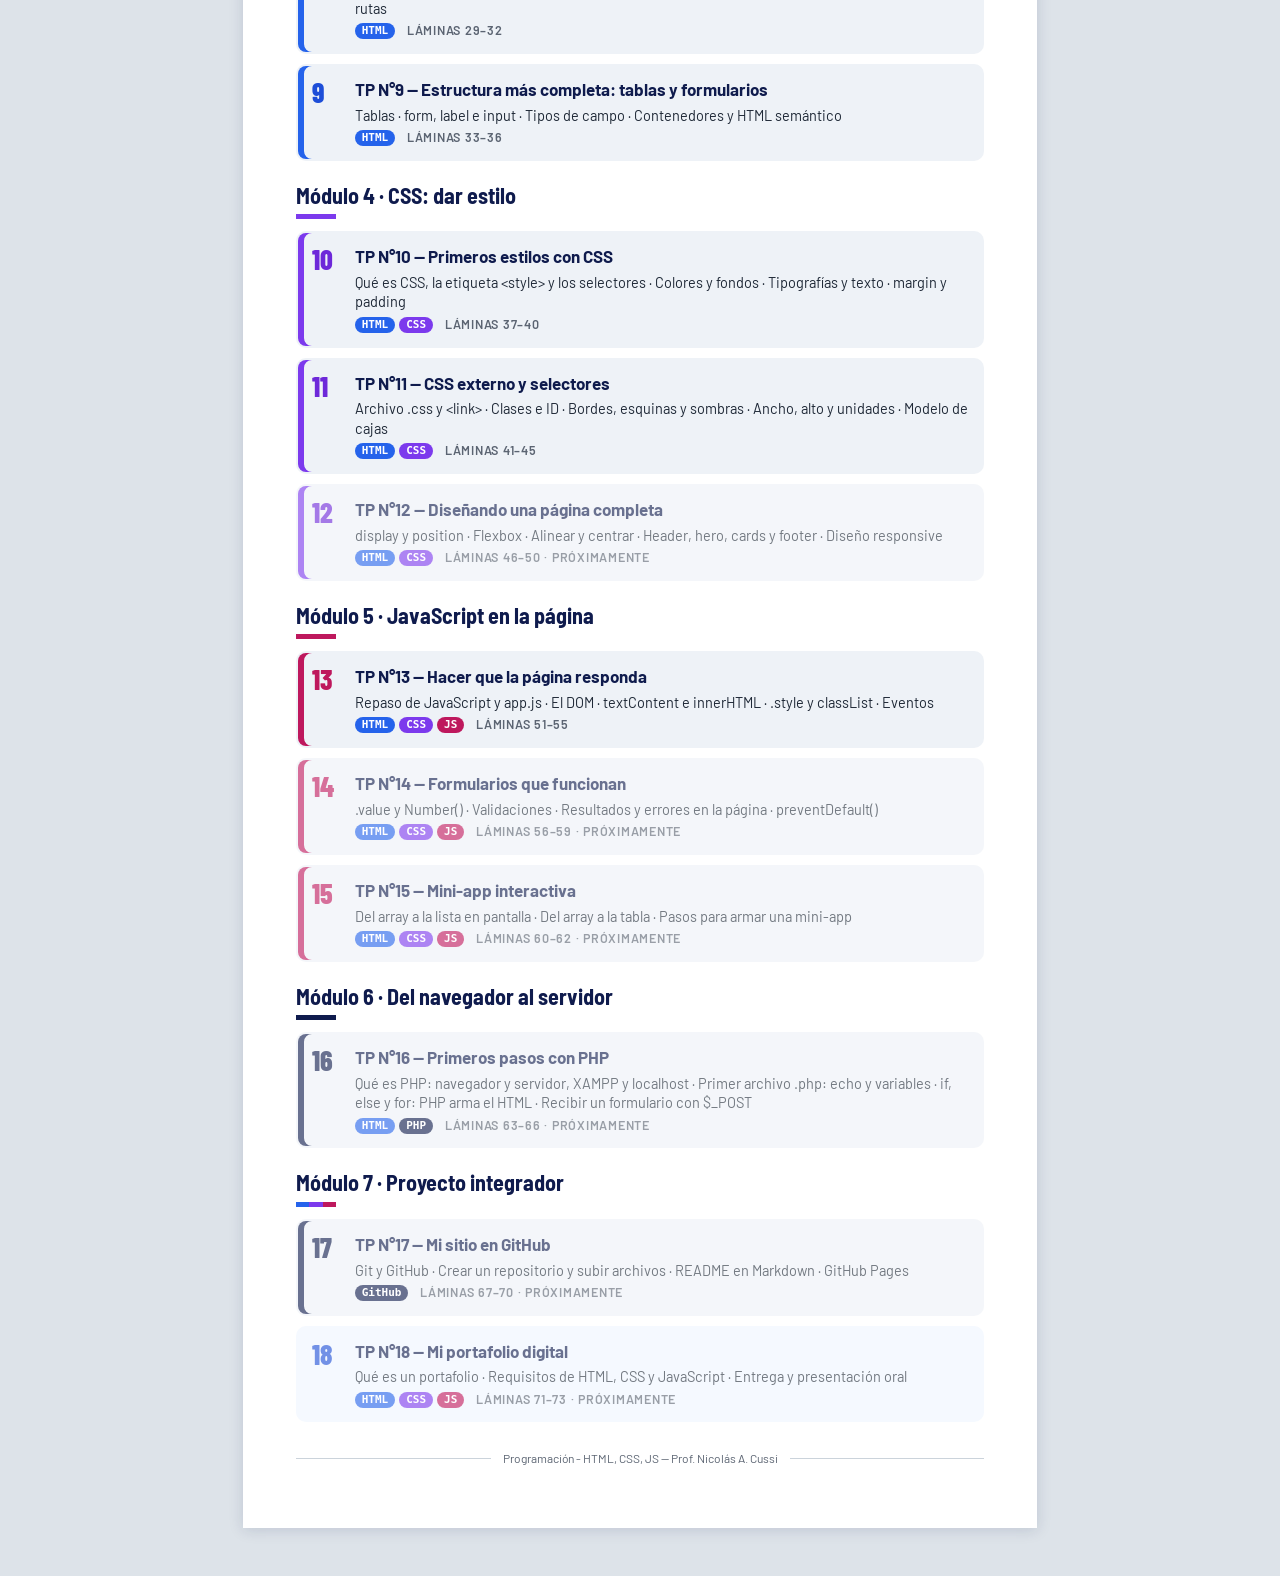
==== commit ded41ef2: "TP13: Hacer que la página responda (láminas 51 a 55) - TP13 nuevo: repaso de JavaScript y app.js vin" ====
--- a/index.html
+++ b/index.html
@@ -177,12 +177,12 @@
     <h2 class="subtitulo" id="b5">Módulo 5 · JavaScript en la página</h2>
     <ul class="lista-tp">
       <li>
-        <div class="tp tp--js tp--pronto">
+        <a class="tp tp--js" href="unidades/tp13.html">
           <span class="tp__num" aria-hidden="true">13</span>
           <span class="tp__titulo">TP N°13 — Hacer que la página responda</span>
           <span class="tp__temas">Repaso de JavaScript y app.js · El DOM · textContent e innerHTML · .style y classList · Eventos</span>
-          <span class="tp__meta"><span class="tp__tecs"><span class="etq etq--html">HTML</span> <span class="etq etq--css">CSS</span> <span class="etq etq--js">JS</span></span> Láminas 51–55 · Próximamente</span>
-        </div>
+          <span class="tp__meta"><span class="tp__tecs"><span class="etq etq--html">HTML</span> <span class="etq etq--css">CSS</span> <span class="etq etq--js">JS</span></span> Láminas 51–55 <span class="tp__visto" data-visto="13" hidden>· ✓ Visto</span></span>
+        </a>
       </li>
       <li>
         <div class="tp tp--js tp--pronto">
